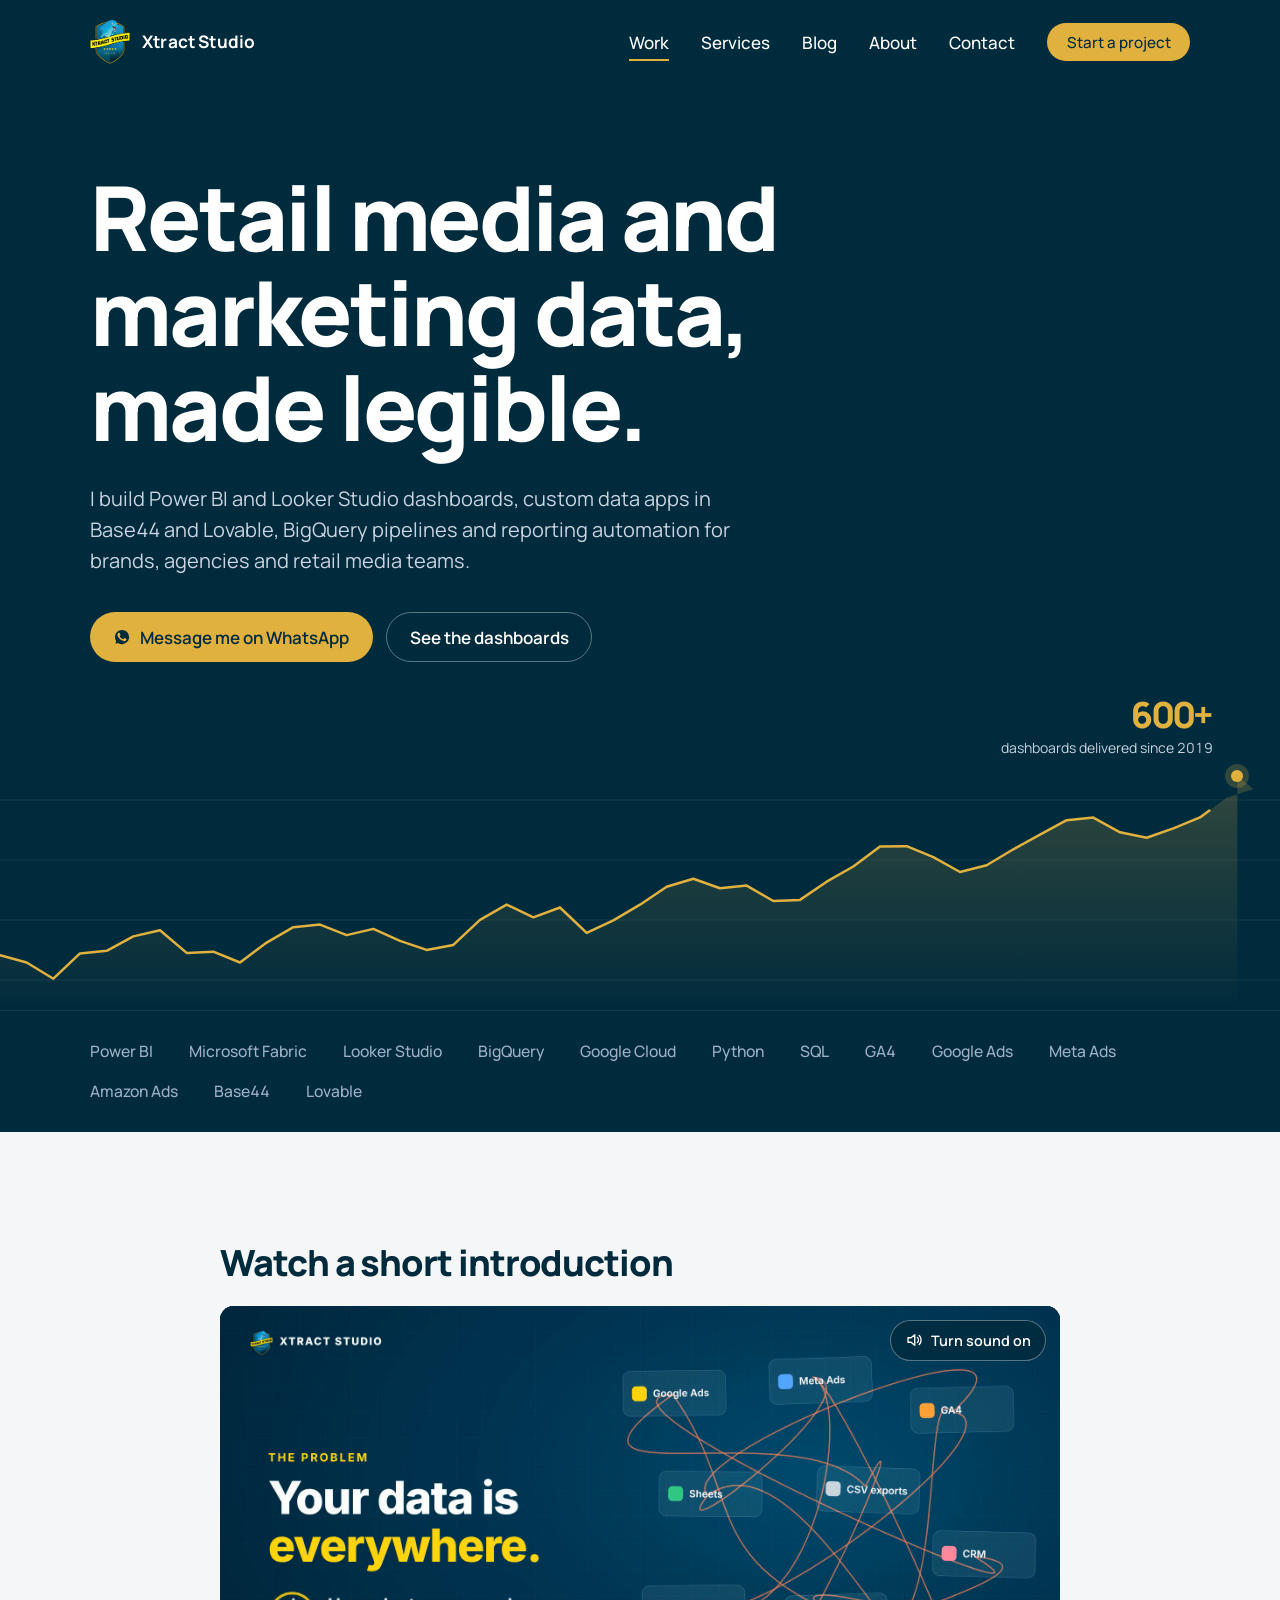
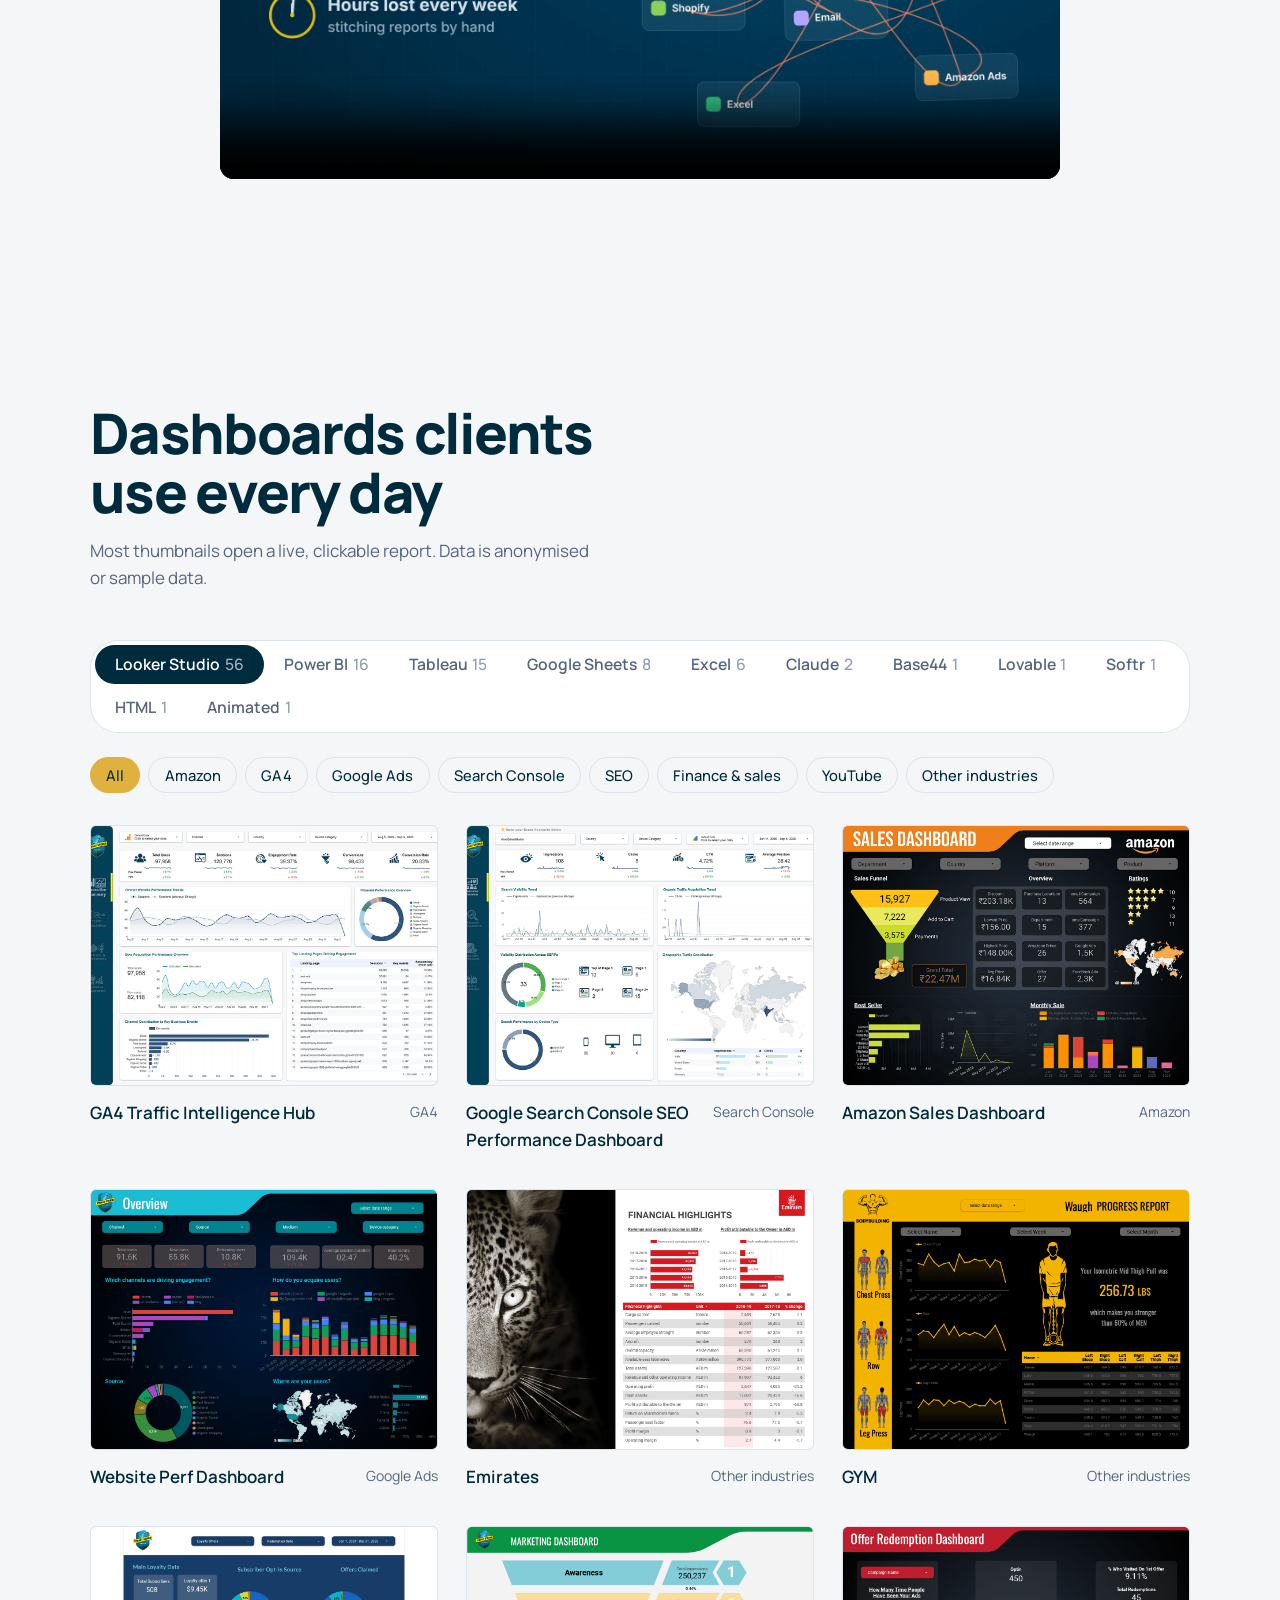
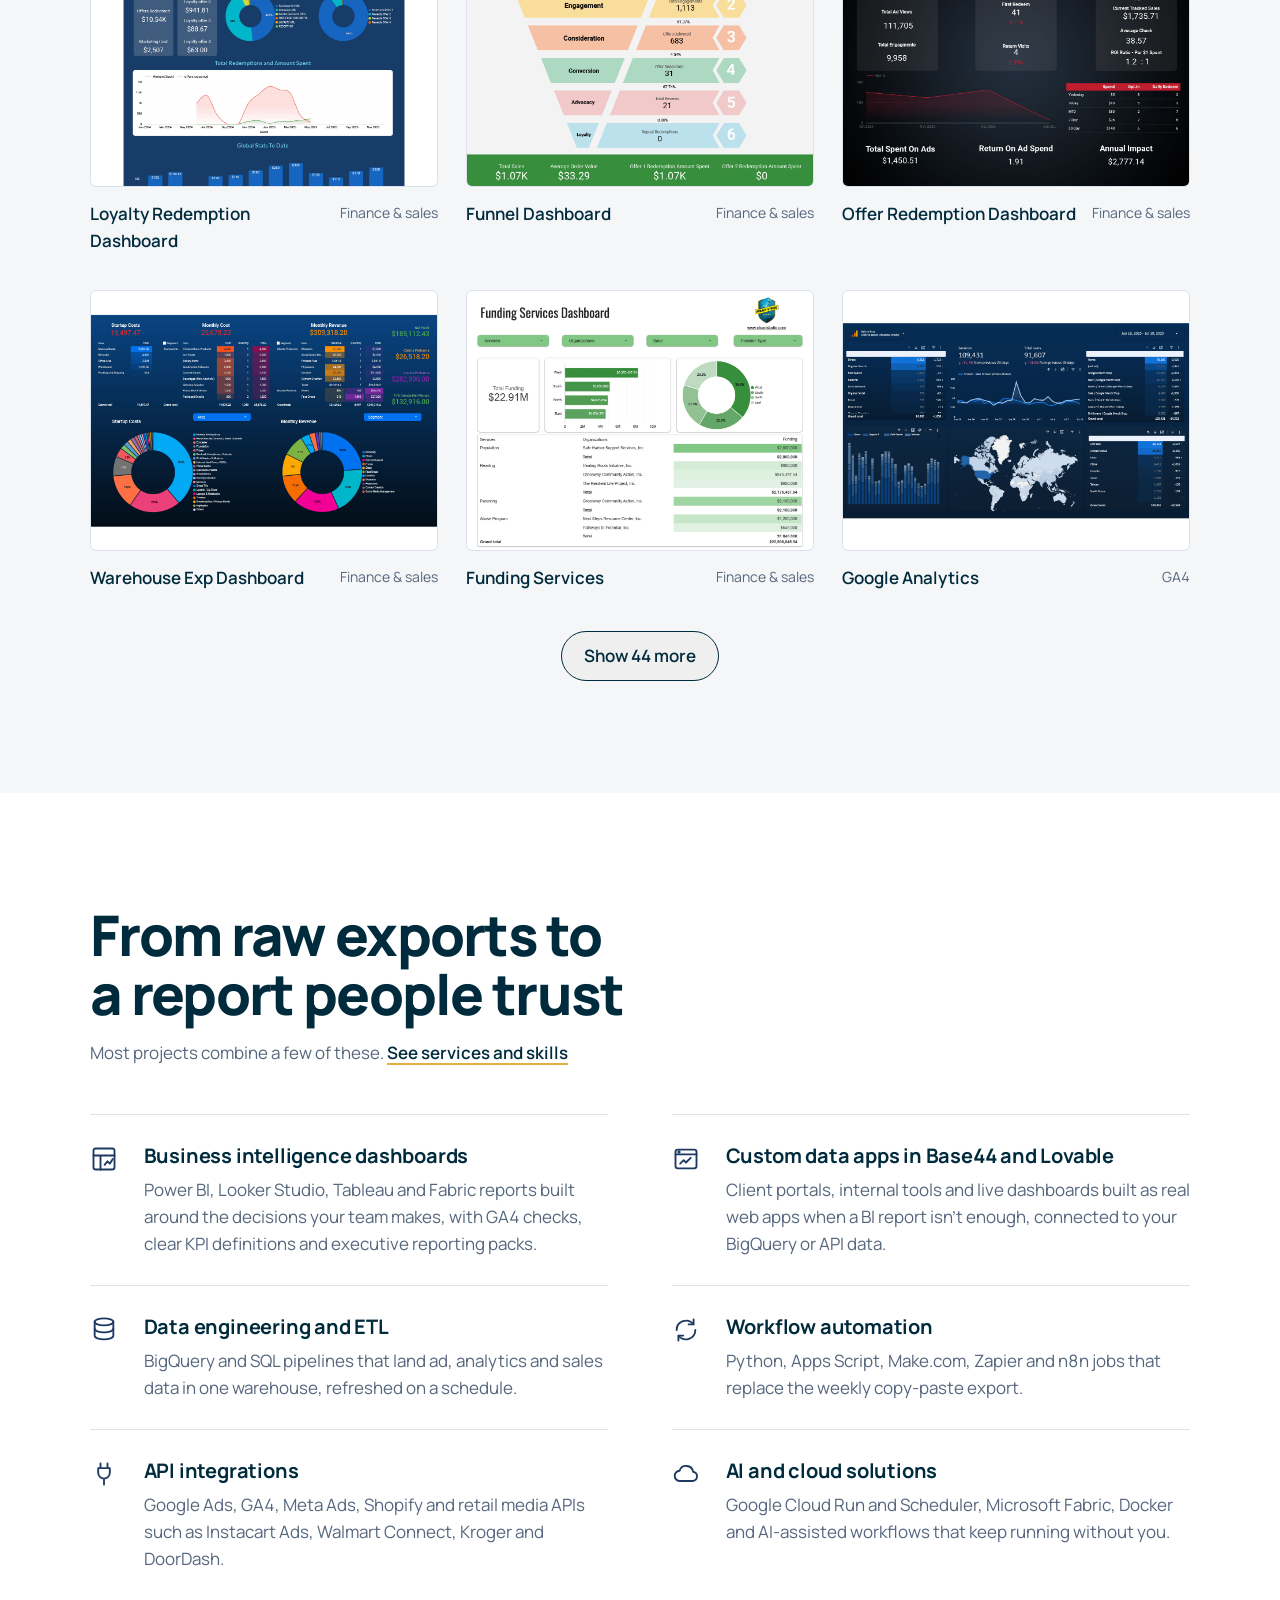
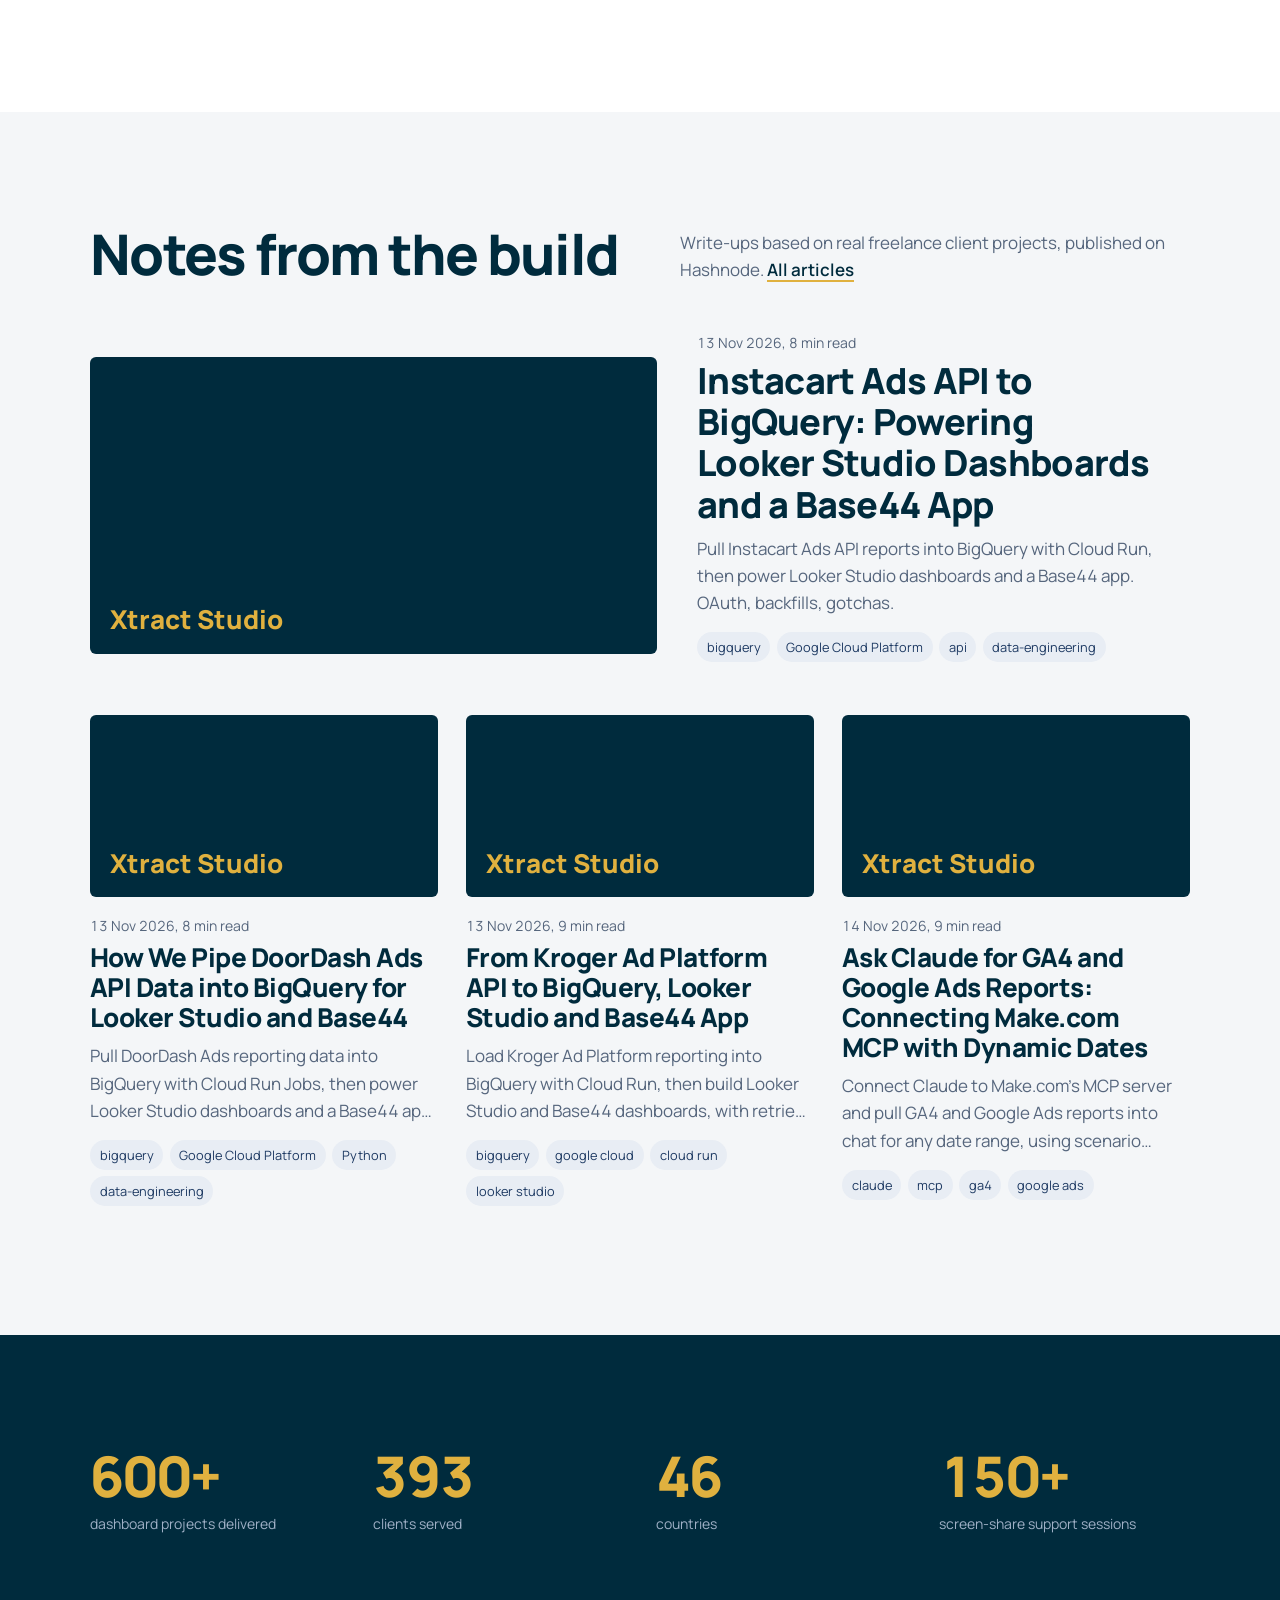
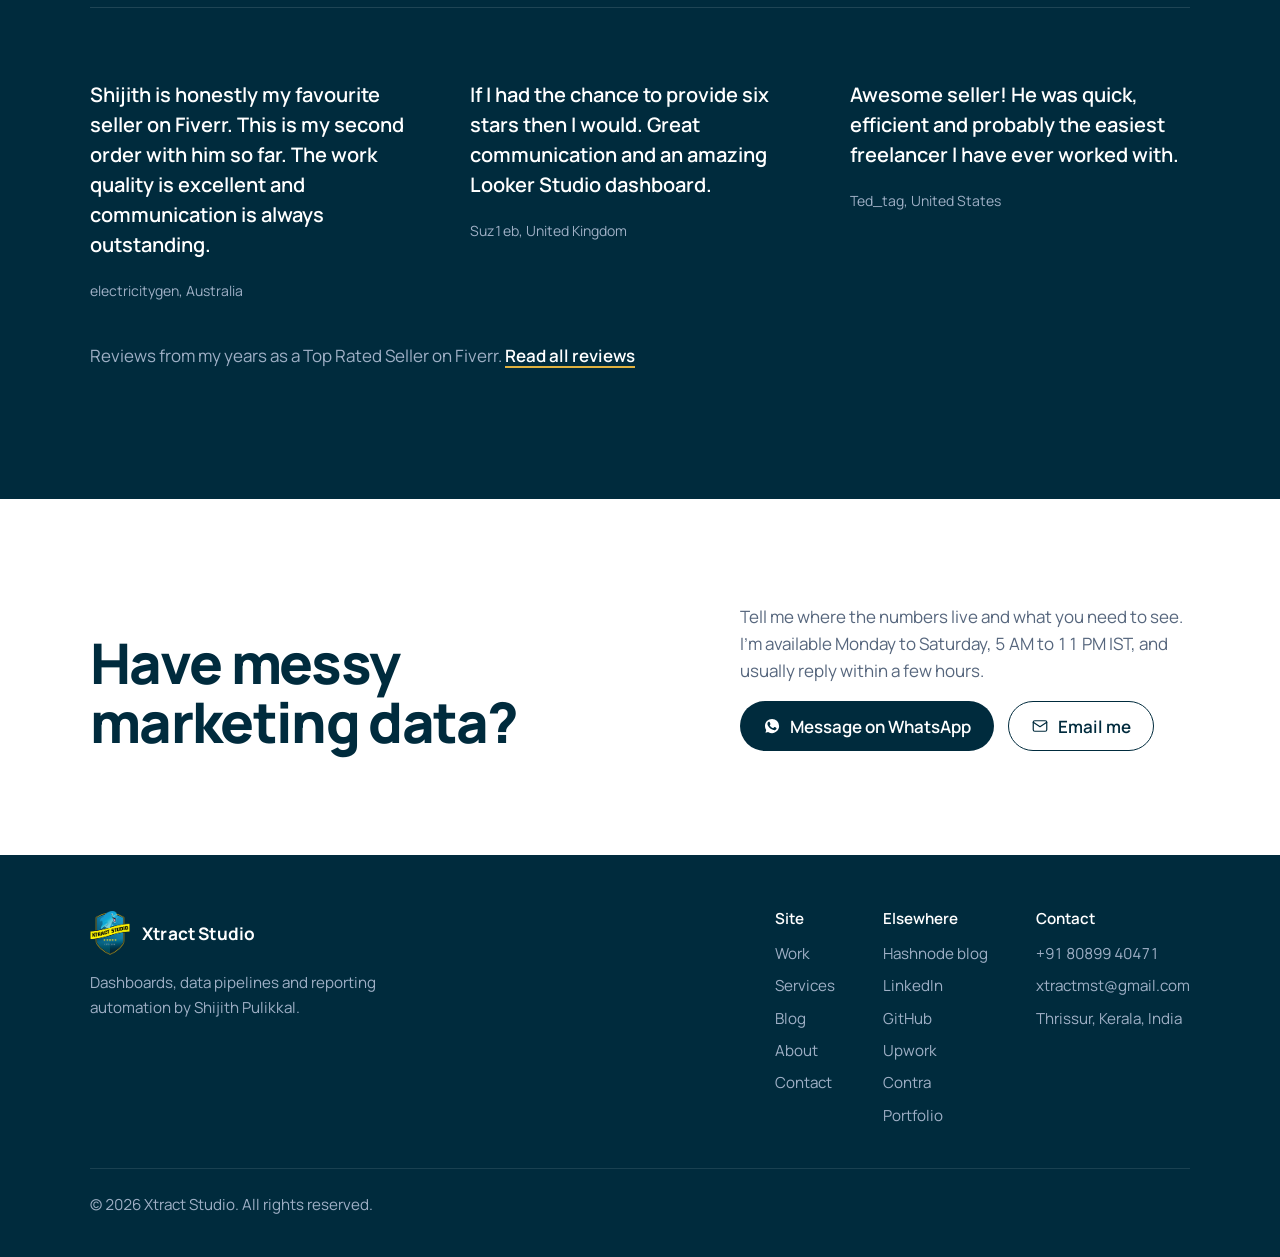
==== index.html @ c7ecf2d8 "Split Sheets & Excel into Google Sheets and live Excel tabs - Google Sheets tab keeps the 8 Sheets d" ====
<!DOCTYPE html>
<html lang="en">
<head>
  <meta charset="utf-8" />
  <meta name="viewport" content="width=device-width, initial-scale=1" />
  <!-- Google tag (gtag.js) -->
  <script async src="https://www.googletagmanager.com/gtag/js?id=G-8Y8CPCE5JN"></script>
  <script>
    window.dataLayer = window.dataLayer || [];
    function gtag() {dataLayer.push(arguments);}
    gtag('js', new Date());

    // Only the live site reports to GA4. Local previews (127.0.0.1, localhost, file://) stay out.
    if (!/(^|\.)xtractstudio\.com$/.test(location.hostname)) window['ga-disable-G-8Y8CPCE5JN'] = true;
    // Your own browser: open any page once with ?internal=1 to tag your visits as internal traffic
    // (GA4 then filters them out). ?internal=0 switches it off again.
    var xsInternal = false;
    try {
      var xsFlag = location.search.match(/[?&]internal=([01])/);
      if (xsFlag) localStorage.setItem('xs_internal', xsFlag[1]);
      xsInternal = localStorage.getItem('xs_internal') === '1';
    } catch (e) {}
    gtag('config', 'G-8Y8CPCE5JN', xsInternal ? { traffic_type: 'internal' } : {});

  </script>
  <!-- Meta Pixel. Same rules as GA4: only the live site, and not your own browser (?internal=1). -->
  <script>
    var XS_META_PIXEL = '2698993577203435';
    if (/(^|\.)xtractstudio\.com$/.test(location.hostname) && !xsInternal) {
      !function(f,b,e,v,n,t,s){if(f.fbq)return;n=f.fbq=function(){n.callMethod?
      n.callMethod.apply(n,arguments):n.queue.push(arguments)};if(!f._fbq)f._fbq=n;
      n.push=n;n.loaded=!0;n.version='2.0';n.queue=[];t=b.createElement(e);t.async=!0;
      t.src=v;s=b.getElementsByTagName(e)[0];s.parentNode.insertBefore(t,s)}(window,
      document,'script','https://connect.facebook.net/en_US/fbevents.js');
      fbq('init', XS_META_PIXEL);
      fbq('track', 'PageView');
    }
  </script>
  <script>
    !function (t, e) {var o, n, p, r; e.__SV || (window.posthog && window.posthog.__loaded) || (window.posthog = e, e._i = [], e.init = function (i, s, a) {function g(t, e) {var o = e.split("."); 2 == o.length && (t = t[o[0]], e = o[1]), t[e] = function () {t.push([e].concat(Array.prototype.slice.call(arguments, 0)))}} (p = t.createElement("script")).type = "text/javascript", p.crossOrigin = "anonymous", p.async = !0, p.src = s.api_host.replace(".i.posthog.com", "-assets.i.posthog.com") + "/static/array.js", (r = t.getElementsByTagName("script")[0]).parentNode.insertBefore(p, r); var u = e; for (void 0 !== a ? u = e[a] = [] : a = "posthog", u.people = u.people || [], u.toString = function (t) {var e = "posthog"; return "posthog" !== a && (e += "." + a), t || (e += " (stub)"), e}, u.people.toString = function () {return u.toString(1) + ".people (stub)"}, o = "ki Ci init qi Hi pr ji zi Di capture calculateEventProperties Qi register register_once register_for_session unregister unregister_for_session Ki getFeatureFlag getFeatureFlagPayload getFeatureFlagResult getAllFeatureFlags isFeatureEnabled reloadFeatureFlags updateFlags updateEarlyAccessFeatureEnrollment getEarlyAccessFeatures on onFeatureFlags onSurveysLoaded onSessionId getSurveys getActiveMatchingSurveys renderSurvey displaySurvey cancelPendingSurvey canRenderSurvey canRenderSurveyAsync Xi identify setPersonProperties unsetPersonProperties group resetGroups setPersonPropertiesForFlags resetPersonPropertiesForFlags setGroupPropertiesForFlags resetGroupPropertiesForFlags reset setIdentity clearIdentity get_distinct_id getGroups get_session_id get_session_replay_url alias set_config startSessionRecording stopSessionRecording sessionRecordingStarted captureException addExceptionStep captureLog startExceptionAutocapture stopExceptionAutocapture loadToolbar get_property getSessionProperty Ji Gi createPersonProfile setInternalOrTestUser Yi Ai rn opt_in_capturing opt_out_capturing has_opted_in_capturing has_opted_out_capturing get_explicit_consent_status is_capturing clear_opt_in_out_capturing Vi debug mr it getPageViewId captureTraceFeedback captureTraceMetric Oi".split(" "), n = 0; n < o.length; n++)g(u, o[n]); e._i.push([i, s, a])}, e.__SV = 1)}(document, window.posthog || []);
    posthog.init('phc_sYhWYdHEzbt7qg3gZnM7TzxZ5cc4QbgmbfTpceb8PpUT', {
      api_host: 'https://us.i.posthog.com',
      defaults: '2026-05-30',
      person_profiles: 'identified_only', // or 'always' to create profiles for anonymous users as well
    })
  </script>
  <script type="text/javascript">
      (function (c, l, a, r, i, t, y) {
        c[a] = c[a] || function () {(c[a].q = c[a].q || []).push(arguments)};
        t = l.createElement(r); t.async = 1; t.src = "https://www.clarity.ms/tag/" + i;
        y = l.getElementsByTagName(r)[0]; y.parentNode.insertBefore(t, y);
      })(window, document, "clarity", "script", "xghr2ultkp");
  </script>
  <script src="https://cdn.amplitude.com/script/3ad133c7d5454bb6b2db0efa4438f91f.js"></script>
  <script>window.amplitude.add(window.sessionReplay.plugin({sampleRate: 1})); window.amplitude.init('3ad133c7d5454bb6b2db0efa4438f91f', {"fetchRemoteConfig": true, "autocapture": true});</script>
  <title>Power BI &amp; Looker Studio Dashboard Examples | Xtract Studio</title>
  <meta name="description" content="Browse 60+ real Power BI and Looker Studio dashboard examples built by Xtract Studio — retail media, GA4, e-commerce, SEO, and marketing analytics dashboards from a Top Rated Fiverr data analytics consultant." />
  <meta name="keywords" content="Power BI dashboard examples, Looker Studio dashboard templates, Google Data Studio portfolio, BI dashboard freelancer, data analytics consultant" />
  <meta name="author" content="Shijith Pulikkal" />
  <meta name="robots" content="index, follow" />
  <link rel="canonical" href="https://www.xtractstudio.com/" />
  <link rel="icon" href="images/favicon.png" type="image/png" />
  <meta name="theme-color" content="#002B3D" />

  <meta property="og:type" content="website" />
  <meta property="og:title" content="Power BI &amp; Looker Studio Dashboard Examples | Xtract Studio" />
  <meta property="og:description" content="Browse 60+ real Power BI and Looker Studio dashboard examples built by Xtract Studio — retail media, GA4, e-commerce, SEO, and marketing analytics dashboards from a Top Rated Fiverr data analytics consultant." />
  <meta property="og:url" content="https://www.xtractstudio.com/" />
  <meta property="og:image" content="https://www.xtractstudio.com/images/hero-bg.jpg" />
  <meta property="og:site_name" content="Xtract Studio" />
  <meta name="twitter:card" content="summary_large_image" />
  <meta name="twitter:title" content="Power BI &amp; Looker Studio Dashboard Examples | Xtract Studio" />
  <meta name="twitter:description" content="Browse 60+ real Power BI and Looker Studio dashboard examples built by Xtract Studio — retail media, GA4, e-commerce, SEO, and marketing analytics dashboards from a Top Rated Fiverr data analytics consultant." />
  <meta name="twitter:image" content="https://www.xtractstudio.com/images/hero-bg.jpg" />
  <link rel="alternate" type="application/rss+xml" title="Xtract Studio blog" href="https://xtractstudio.hashnode.dev/rss.xml" />

  <script type="application/ld+json">
{
  "@context": "https://schema.org",
  "@type": "ProfessionalService",
  "name": "Xtract Studio",
  "url": "https://www.xtractstudio.com/",
  "image": "https://www.xtractstudio.com/images/hero-bg.jpg",
  "description": "Freelance data analytics consultancy offering Power BI and Looker Studio dashboards, custom data apps built in Base44 and Lovable, BigQuery/SQL data pipelines, workflow automation, and GA4/retail media analytics.",
  "founder": {
    "@type": "Person",
    "name": "Shijith Pulikkal",
    "url": "https://shijithpulikkal.github.io/",
    "sameAs": [
      "https://www.linkedin.com/in/shijithpulikkal/",
      "https://github.com/shijithpulikkal",
      "https://learn.microsoft.com/en-us/users/shijithpulikkal/",
      "https://www.skills.google/public_profiles/c499ecbe-ee2f-4a28-b244-1a22dd89892c"
    ]
  },
  "areaServed": "Worldwide",
  "address": {
    "@type": "PostalAddress",
    "addressLocality": "Thrissur",
    "addressRegion": "Kerala",
    "addressCountry": "IN"
  },
  "priceRange": "$$",
  "sameAs": [
    "https://www.linkedin.com/in/shijithpulikkal/",
    "https://github.com/shijithpulikkal"
  ]
}
  </script>

  <link rel="preconnect" href="https://fonts.googleapis.com" />
  <link rel="preconnect" href="https://fonts.gstatic.com" crossorigin />
  <link rel="stylesheet" href="https://fonts.googleapis.com/css2?family=Manrope:wght@400;500;600;700;800&display=swap" />
  <link rel="stylesheet" href="css/site.css" />
</head>
<body>
  <a class="skip" href="#main">Skip to content</a>
  <header class="site-header">
    <nav class="wrap nav" aria-label="Main">
      <a class="brand" href="index.html"><img src="images/xtract-studio-logo.png" alt="" width="40" height="44" /> Xtract Studio</a>
      <button class="menu-btn" type="button" aria-expanded="false" aria-controls="nav-links"><span class="sr-only">Menu</span><svg viewBox="0 0 24 24" fill="none" stroke="currentColor" stroke-width="1.6" stroke-linecap="round" stroke-linejoin="round" aria-hidden="true"><path d="M4 7h16M4 12h16M4 17h16"/></svg></button>
      <ul class="nav-links" id="nav-links">
        <li><a href="index.html" aria-current="page">Work</a></li>
        <li><a href="services.html">Services</a></li>
        <li><a href="blog.html">Blog</a></li>
        <li><a href="about.html">About</a></li>
        <li><a href="contact.html">Contact</a></li>
        <li><a class="btn btn-gold nav-cta" href="https://wa.me/918089940471?text=Hi%20I%20am%20interested%20in%20your%20dashboard%20services" target="_blank" rel="noopener">Start a project</a></li>
      </ul>
    </nav>
  </header>

  <main id="main">
    <section class="hero" aria-labelledby="hero-h">
      <div class="wrap hero-inner">
        <h1 id="hero-h">Retail media and marketing data, made legible.</h1>
        <p class="lede">I build Power BI and Looker Studio dashboards, custom data apps in Base44 and Lovable, BigQuery pipelines and reporting automation for brands, agencies and retail media teams.</p>
        <div class="hero-actions">
          <a class="btn btn-gold" href="https://wa.me/918089940471?text=Hi%20I%20am%20interested%20in%20your%20dashboard%20services" target="_blank" rel="noopener"><svg viewBox="0 0 24 24" fill="currentColor" aria-hidden="true"><path d="M17.47 14.38c-.3-.15-1.76-.87-2.03-.97-.28-.1-.48-.15-.68.15-.2.3-.77.97-.95 1.17-.17.2-.35.22-.65.07-.3-.15-1.26-.46-2.4-1.48-.89-.79-1.49-1.77-1.66-2.07-.17-.3-.02-.46.13-.61.14-.13.3-.35.45-.52.15-.18.2-.3.3-.5.1-.2.05-.38-.02-.53-.08-.15-.68-1.62-.93-2.22-.24-.58-.49-.5-.68-.51h-.57c-.2 0-.52.07-.8.37-.27.3-1.04 1.02-1.04 2.48s1.07 2.88 1.21 3.08c.15.2 2.1 3.2 5.08 4.49.71.3 1.27.49 1.7.63.72.23 1.37.2 1.88.12.58-.09 1.76-.72 2-1.41.25-.7.25-1.29.18-1.41-.08-.13-.28-.2-.58-.35zM12.05 21.5h-.01a9.4 9.4 0 0 1-4.8-1.32l-.34-.2-3.57.94.95-3.48-.22-.36a9.4 9.4 0 0 1-1.44-5.02c0-5.2 4.23-9.43 9.44-9.43 2.52 0 4.89.98 6.67 2.77a9.37 9.37 0 0 1 2.76 6.67c0 5.2-4.24 9.43-9.44 9.43z"/></svg> Message me on WhatsApp</a>
          <a class="btn btn-ghost" href="#work">See the dashboards</a>
        </div>
      </div>
      <div class="hero-plot">
        <svg class="hero-chart" viewBox="0 0 1200 260" preserveAspectRatio="none" aria-hidden="true">
        <defs><linearGradient id="heroFill" x1="0" x2="0" y1="0" y2="1"><stop offset="0" stop-color="#e0b13f" stop-opacity=".22"/><stop offset="1" stop-color="#e0b13f" stop-opacity="0"/></linearGradient></defs>
        <g class="grid"><line x1="0" x2="1200" y1="50" y2="50"/><line x1="0" x2="1200" y1="110" y2="110"/><line x1="0" x2="1200" y1="170" y2="170"/><line x1="0" x2="1200" y1="230" y2="230"/></g>
        <path class="area" d="M0.0,205.1 L25.0,212.5 L50.0,228.7 L75.0,203.4 L100.0,200.8 L125.0,186.4 L150.0,180.3 L175.0,202.9 L200.0,201.7 L225.0,212.5 L250.0,192.6 L275.0,177.2 L300.0,174.6 L325.0,185.1 L350.0,178.9 L375.0,190.9 L400.0,199.9 L425.0,194.9 L450.0,169.8 L475.0,154.6 L500.0,167.3 L525.0,157.5 L550.0,182.9 L575.0,170.3 L600.0,154.7 L625.0,136.7 L650.0,128.7 L675.0,138.3 L700.0,135.6 L725.0,151.0 L750.0,149.9 L775.0,131.7 L800.0,116.5 L825.0,96.4 L850.0,96.2 L875.0,107.2 L900.0,122.0 L925.0,115.3 L950.0,99.3 L975.0,84.6 L1000.0,70.2 L1025.0,67.6 L1050.0,82.3 L1075.0,87.7 L1100.0,78.4 L1125.0,67.4 L1150.0,47.7 L1175.0,38.9 L1160,26 L1160,260 L0,260 Z"/>
        <path class="line" d="M0.0,205.1 L25.0,212.5 L50.0,228.7 L75.0,203.4 L100.0,200.8 L125.0,186.4 L150.0,180.3 L175.0,202.9 L200.0,201.7 L225.0,212.5 L250.0,192.6 L275.0,177.2 L300.0,174.6 L325.0,185.1 L350.0,178.9 L375.0,190.9 L400.0,199.9 L425.0,194.9 L450.0,169.8 L475.0,154.6 L500.0,167.3 L525.0,157.5 L550.0,182.9 L575.0,170.3 L600.0,154.7 L625.0,136.7 L650.0,128.7 L675.0,138.3 L700.0,135.6 L725.0,151.0 L750.0,149.9 L775.0,131.7 L800.0,116.5 L825.0,96.4 L850.0,96.2 L875.0,107.2 L900.0,122.0 L925.0,115.3 L950.0,99.3 L975.0,84.6 L1000.0,70.2 L1025.0,67.6 L1050.0,82.3 L1075.0,87.7 L1100.0,78.4 L1125.0,67.4 L1150.0,47.7 L1175.0,38.9 L1160,26" vector-effect="non-scaling-stroke"/>
      </svg>
        <span class="hero-dot" aria-hidden="true"></span>
        <p class="hero-note"><strong>600+</strong><span>dashboards delivered since 2019</span></p>
      </div>
    </section>
    <div class="tools" aria-label="Tools I work with">
      <ul class="wrap"><li>Power BI</li><li>Microsoft Fabric</li><li>Looker Studio</li><li>BigQuery</li><li>Google Cloud</li><li>Python</li><li>SQL</li><li>GA4</li><li>Google Ads</li><li>Meta Ads</li><li>Amazon Ads</li><li>Base44</li><li>Lovable</li></ul>
    </div>

    <section class="section" aria-labelledby="video-h">
      <div class="wrap" style="max-width:920px">
        <h2 id="video-h" style="font-size:var(--step-3);margin-bottom:1.5rem">Watch a short introduction</h2>
        <div class="video">
          <video controls playsinline muted preload="metadata" poster="videos/explainer-poster.png" data-autoplay-view aria-label="Xtract Studio explainer video">
            <source src="videos/xtract-studio-explainer.mp4" type="video/mp4" />
            Your browser can't play this video. <a class="text-link" href="videos/xtract-studio-explainer.mp4">Download it here</a>.
          </video>
          <button type="button" class="video-sound"><svg viewBox="0 0 24 24" fill="none" stroke="currentColor" stroke-width="1.8" stroke-linecap="round" stroke-linejoin="round" aria-hidden="true"><path d="M4 9h4l5-4v14l-5-4H4z"/><path d="M16.5 8.5a5 5 0 0 1 0 7M19 6a8.5 8.5 0 0 1 0 12"/></svg>Turn sound on</button>
        </div>
      </div>
    </section>

    <section class="section" id="work" aria-labelledby="work-h" data-work>
      <div class="wrap">
        <div class="section-head">
          <h2 id="work-h">Dashboards clients use every day</h2>
          <p>Most thumbnails open a live, clickable report. Data is anonymised or sample data.</p>
        </div>
        <div class="switch" role="tablist" aria-label="Dashboard platform">
          <button type="button" role="tab" id="tab-gds" aria-controls="panel-gds" aria-selected="true">Looker Studio<span class="count">56</span></button>
          <button type="button" role="tab" id="tab-pbi" aria-controls="panel-pbi" aria-selected="false" tabindex="-1">Power BI<span class="count">16</span></button>
          <button type="button" role="tab" id="tab-tableau" aria-controls="panel-tableau" aria-selected="false" tabindex="-1">Tableau<span class="count">15</span></button>
          <button type="button" role="tab" id="tab-sheets" aria-controls="panel-sheets" aria-selected="false" tabindex="-1">Google Sheets<span class="count">8</span></button>
          <button type="button" role="tab" id="tab-excel" aria-controls="panel-excel" aria-selected="false" tabindex="-1">Excel<span class="count">6</span></button>
          <button type="button" role="tab" id="tab-claude" aria-controls="panel-claude" aria-selected="false" tabindex="-1">Claude<span class="count">2</span></button>
          <button type="button" role="tab" id="tab-base44" aria-controls="panel-base44" aria-selected="false" tabindex="-1">Base44<span class="count">1</span></button>
          <button type="button" role="tab" id="tab-lovable" aria-controls="panel-lovable" aria-selected="false" tabindex="-1">Lovable<span class="count">1</span></button>
          <button type="button" role="tab" id="tab-softr" aria-controls="panel-softr" aria-selected="false" tabindex="-1">Softr<span class="count">1</span></button>
          <button type="button" role="tab" id="tab-html" aria-controls="panel-html" aria-selected="false" tabindex="-1">HTML<span class="count">1</span></button>
          <button type="button" role="tab" id="tab-animated" aria-controls="panel-animated" aria-selected="false" tabindex="-1">Animated<span class="count">1</span></button>
        </div>

        <div class="work-panel" id="panel-pbi" role="tabpanel" aria-labelledby="tab-pbi" hidden>
          <ul class="work-grid" style="margin-top:2rem">
            <li class="work-item" data-cats="rma">
              <a href="https://app.powerbi.com/view?r=eyJrIjoiMTJlMGEzNGYtOWM3Zi00Yjc1LTliZjYtZjFjNmMyYTIxMzYyIiwidCI6IjEyZjRiNzA0LWU1ZDItNDBlYi1iMWFhLWNlNDk3OTRlOTdhNyJ9" target="_blank" rel="noopener">
                <figure>
                  <div class="work-thumb"><img src="images/powerbi/RetailMediaAdPerformance.png" alt="ROAS Command Center Power BI dashboard by Xtract Studio" loading="lazy" width="1200" height="900" /></div>
                  <figcaption><span class="t">ROAS Command Center</span><span class="c">Retail media</span></figcaption>
                </figure>
              </a>
            </li>
            <li class="work-item" data-cats="wma">
              <a href="https://app.powerbi.com/view?r=eyJrIjoiZWU2Mjc3ZDAtNWYxYi00NmFhLWIzNDEtZWVkOGMyNzFjN2M2IiwidCI6IjEyZjRiNzA0LWU1ZDItNDBlYi1iMWFhLWNlNDk3OTRlOTdhNyJ9" target="_blank" rel="noopener">
                <figure>
                  <div class="work-thumb"><img src="images/powerbi/GA41.png" alt="GA4 Attribution &amp; Funnel Power BI dashboard by Xtract Studio" loading="lazy" width="1200" height="900" /></div>
                  <figcaption><span class="t">GA4 Attribution &amp; Funnel</span><span class="c">Web & marketing</span></figcaption>
                </figure>
              </a>
            </li>
            <li class="work-item" data-cats="ca">
              <a href="https://app.powerbi.com/view?r=eyJrIjoiOWU2MmI2NWItZjZjZC00MGJlLWJiMjAtNjE4MTlmYmNjZTY4IiwidCI6IjEyZjRiNzA0LWU1ZDItNDBlYi1iMWFhLWNlNDk3OTRlOTdhNyJ9" target="_blank" rel="noopener">
                <figure>
                  <div class="work-thumb"><img src="images/powerbi/RFM-Cohort.png" alt="RFM Cohort Power BI dashboard by Xtract Studio" loading="lazy" width="1200" height="900" /></div>
                  <figcaption><span class="t">RFM Cohort</span><span class="c">Customer analytics</span></figcaption>
                </figure>
              </a>
            </li>
            <li class="work-item" data-cats="boa">
              <a href="https://app.powerbi.com/view?r=eyJrIjoiZDQ1ZDE4YjEtODhjYy00OTFjLWE3ZTktYjFkMTlkOWJmZDIwIiwidCI6IjEyZjRiNzA0LWU1ZDItNDBlYi1iMWFhLWNlNDk3OTRlOTdhNyJ9" target="_blank" rel="noopener">
                <figure>
                  <div class="work-thumb"><img src="images/powerbi/Executive-Ops-Dashboard.png" alt="Executive Operations Power BI dashboard by Xtract Studio" loading="lazy" width="1200" height="900" /></div>
                  <figcaption><span class="t">Executive Operations</span><span class="c">Operations</span></figcaption>
                </figure>
              </a>
            </li>
            <li class="work-item" data-cats="sfa">
              <a href="https://app.powerbi.com/reportEmbed?reportId=ce27a9cf-f5fd-4658-a701-59583df2e320&amp;autoAuth=true&amp;ctid=12f4b704-e5d2-40eb-b1aa-ce49794e97a7" target="_blank" rel="noopener">
                <figure>
                  <div class="work-thumb"><img src="images/powerbi/SaaS-RLS.png" alt="SaaS/RLS Power BI dashboard by Xtract Studio" loading="lazy" width="1200" height="900" /></div>
                  <figcaption><span class="t">SaaS/RLS</span><span class="c">SaaS & finance</span></figcaption>
                </figure>
              </a>
            </li>
            <li class="work-item" data-cats="financial marketing">
              <a href="https://app.powerbi.com/view?r=eyJrIjoiYTJhZWE0MjMtYjZmMS00YWM0LWI3NzAtMmE5YjYyYzI2MzYzIiwidCI6IjEyZjRiNzA0LWU1ZDItNDBlYi1iMWFhLWNlNDk3OTRlOTdhNyJ9" target="_blank" rel="noopener">
                <figure>
                  <div class="work-thumb"><img src="images/powerbi/Amazon.png" alt="Amazon Dashboard Power BI dashboard by Xtract Studio" loading="lazy" width="1200" height="900" /></div>
                  <figcaption><span class="t">Amazon Dashboard</span><span class="c">E-commerce</span></figcaption>
                </figure>
              </a>
            </li>
            <li class="work-item" data-cats="general">
              <a href="https://app.powerbi.com/view?r=eyJrIjoiNmUyMGRjMTUtMTYxZS00MTgxLTgwNzMtZWRiNTE1Mzk2YjMyIiwidCI6IjEyZjRiNzA0LWU1ZDItNDBlYi1iMWFhLWNlNDk3OTRlOTdhNyJ9" target="_blank" rel="noopener">
                <figure>
                  <div class="work-thumb"><img src="images/powerbi/Gym.png" alt="Gym Power BI dashboard by Xtract Studio" loading="lazy" width="1200" height="900" /></div>
                  <figcaption><span class="t">Gym</span><span class="c">Operations</span></figcaption>
                </figure>
              </a>
            </li>
            <li class="work-item" data-cats="powerbi">
              <a href="https://app.powerbi.com/view?r=eyJrIjoiNmY2MjAyNDktNzNmNy00ODc0LTk0NDktYTFjM2VmZWIzYjNlIiwidCI6IjEyZjRiNzA0LWU1ZDItNDBlYi1iMWFhLWNlNDk3OTRlOTdhNyJ9" target="_blank" rel="noopener">
                <figure>
                  <div class="work-thumb"><img src="images/powerbi/support-churn.webp" alt="AI-Powered Customer Support and Churn Intelligence Power BI dashboard by Xtract Studio" loading="lazy" width="1200" height="694" /></div>
                  <figcaption><span class="t">AI-Powered Customer Support &amp; Churn Intelligence</span><span class="c">Customer analytics</span></figcaption>
                </figure>
              </a>
            </li>
            <li class="work-item" data-cats="powerbi">
              <a href="https://app.powerbi.com/view?r=eyJrIjoiYjU1NTc4NmItMzQ0Mi00OTk5LThmOGYtZTc0NTY5OTM1MzhjIiwidCI6IjEyZjRiNzA0LWU1ZDItNDBlYi1iMWFhLWNlNDk3OTRlOTdhNyJ9" target="_blank" rel="noopener">
                <figure>
                  <div class="work-thumb"><img src="images/powerbi/hr-attrition.webp" alt="HR Attrition Dashboard Power BI dashboard by Xtract Studio" loading="lazy" width="1200" height="679" /></div>
                  <figcaption><span class="t">HR Attrition Dashboard</span><span class="c">HR analytics</span></figcaption>
                </figure>
              </a>
            </li>
            <li class="work-item" data-cats="powerbi">
              <a href="https://app.powerbi.com/view?r=eyJrIjoiZWFmMTViMTctMDk0My00ZDUwLTkxNGItZGYyNDMyNzkyYjMwIiwidCI6IjEyZjRiNzA0LWU1ZDItNDBlYi1iMWFhLWNlNDk3OTRlOTdhNyJ9" target="_blank" rel="noopener">
                <figure>
                  <div class="work-thumb"><img src="images/powerbi/retail-sales-command-center.webp" alt="Retail Sales Command Center Power BI dashboard by Xtract Studio" loading="lazy" width="1200" height="675" /></div>
                  <figcaption><span class="t">Retail Sales Command Center</span><span class="c">Sales &amp; retail</span></figcaption>
                </figure>
              </a>
            </li>
            <li class="work-item" data-cats="powerbi">
              <a href="https://app.powerbi.com/view?r=eyJrIjoiMGZhN2I0Y2MtOTZhMS00YmZmLWE4MzAtZjQ4OTFiNGQ5MWY0IiwidCI6IjEyZjRiNzA0LWU1ZDItNDBlYi1iMWFhLWNlNDk3OTRlOTdhNyJ9" target="_blank" rel="noopener">
                <figure>
                  <div class="work-thumb"><img src="images/powerbi/ecommerce-customer-analytics.webp" alt="E-commerce Customer Analytics Power BI dashboard by Xtract Studio" loading="lazy" width="1200" height="675" /></div>
                  <figcaption><span class="t">E-commerce Customer Analytics</span><span class="c">Customer analytics</span></figcaption>
                </figure>
              </a>
            </li>
            <li class="work-item" data-cats="powerbi">
              <a href="https://app.powerbi.com/view?r=eyJrIjoiYWMzOTJmNjgtN2Q0ZS00NzU2LWIxMzctMmRkY2NhNDkyNjZlIiwidCI6IjEyZjRiNzA0LWU1ZDItNDBlYi1iMWFhLWNlNDk3OTRlOTdhNyJ9" target="_blank" rel="noopener">
                <figure>
                  <div class="work-thumb"><img src="images/powerbi/airline-on-time.webp" alt="Airline On-Time Performance Power BI dashboard by Xtract Studio" loading="lazy" width="1200" height="675" /></div>
                  <figcaption><span class="t">Airline On-Time Performance</span><span class="c">Transportation</span></figcaption>
                </figure>
              </a>
            </li>
            <li class="work-item" data-cats="powerbi">
              <a href="https://app.powerbi.com/view?r=eyJrIjoiZjZmYmE3MzQtNzk1Ny00NWU0LThhYWItY2I1YWUyYzc3ODY5IiwidCI6IjEyZjRiNzA0LWU1ZDItNDBlYi1iMWFhLWNlNDk3OTRlOTdhNyJ9" target="_blank" rel="noopener">
                <figure>
                  <div class="work-thumb"><img src="images/powerbi/hospital-quality.webp" alt="US Hospital Quality Power BI dashboard by Xtract Studio" loading="lazy" width="1200" height="675" /></div>
                  <figcaption><span class="t">US Hospital Quality</span><span class="c">Healthcare</span></figcaption>
                </figure>
              </a>
            </li>
            <li class="work-item" data-cats="powerbi">
              <a href="https://app.powerbi.com/view?r=eyJrIjoiYmFjMzA0YjItYzFjNC00MmZkLTk1MzQtMTc0MWY5NDdiNmU0IiwidCI6IjEyZjRiNzA0LWU1ZDItNDBlYi1iMWFhLWNlNDk3OTRlOTdhNyJ9" target="_blank" rel="noopener">
                <figure>
                  <div class="work-thumb"><img src="images/powerbi/global-co2.webp" alt="Global CO2 and Energy Transition Power BI dashboard by Xtract Studio" loading="lazy" width="1200" height="675" /></div>
                  <figcaption><span class="t">Global CO2 and Energy Transition</span><span class="c">ESG &amp; sustainability</span></figcaption>
                </figure>
              </a>
            </li>
            <li class="work-item" data-cats="powerbi">
              <a href="https://app.powerbi.com/view?r=eyJrIjoiYjg0YjBiNTItNWM5Zi00MGEzLWJhMTMtMjllMDM4MDQ3ZmYzIiwidCI6IjEyZjRiNzA0LWU1ZDItNDBlYi1iMWFhLWNlNDk3OTRlOTdhNyJ9" target="_blank" rel="noopener">
                <figure>
                  <div class="work-thumb"><img src="images/powerbi/us-macro-pulse.webp" alt="US Macroeconomic Pulse Power BI dashboard by Xtract Studio" loading="lazy" width="1200" height="675" /></div>
                  <figcaption><span class="t">US Macroeconomic Pulse</span><span class="c">Economics &amp; finance</span></figcaption>
                </figure>
              </a>
            </li>
            <li class="work-item" data-cats="powerbi">
              <a href="https://app.powerbi.com/view?r=eyJrIjoiOGYwYTAwN2EtNjUzMS00MjI2LWIwY2YtODA2ZDFlMWNiZGMxIiwidCI6IjEyZjRiNzA0LWU1ZDItNDBlYi1iMWFhLWNlNDk3OTRlOTdhNyJ9" target="_blank" rel="noopener">
                <figure>
                  <div class="work-thumb"><img src="images/powerbi/nyc-taxi.webp" alt="NYC Taxi Revenue and Mobility Power BI dashboard by Xtract Studio" loading="lazy" width="1200" height="675" /></div>
                  <figcaption><span class="t">NYC Taxi Revenue and Mobility</span><span class="c">Urban mobility</span></figcaption>
                </figure>
              </a>
            </li>
          </ul>
          <div class="work-more"><button type="button" class="btn btn-line">Show more</button></div>
        </div>

        <div class="work-panel" id="panel-gds" role="tabpanel" aria-labelledby="tab-gds">
          <ul class="filters" aria-label="Filter Looker Studio dashboards"><li><button type="button" data-filter="all" aria-pressed="true">All</button></li><li><button type="button" data-filter="amazon" aria-pressed="false">Amazon</button></li><li><button type="button" data-filter="ga4" aria-pressed="false">GA4</button></li><li><button type="button" data-filter="googleads" aria-pressed="false">Google Ads</button></li><li><button type="button" data-filter="gsc" aria-pressed="false">Search Console</button></li><li><button type="button" data-filter="seo" aria-pressed="false">SEO</button></li><li><button type="button" data-filter="financial" aria-pressed="false">Finance & sales</button></li><li><button type="button" data-filter="youtube" aria-pressed="false">YouTube</button></li><li><button type="button" data-filter="general" aria-pressed="false">Other industries</button></li></ul>
          <ul class="work-grid">
            <li class="work-item" data-cats="ga4 marketing">
              <a href="https://datastudio.google.com/reporting/93c9906d-ad00-4fbd-bf50-857d9595c01e" target="_blank" rel="noopener">
                <figure>
                  <div class="work-thumb"><img src="images/GA4TrafficIntelligenceHub.jpg" alt="GA4 Traffic Intelligence Hub Looker Studio dashboard by Xtract Studio" loading="lazy" width="1200" height="900" /></div>
                  <figcaption><span class="t">GA4 Traffic Intelligence Hub</span><span class="c">GA4</span></figcaption>
                </figure>
              </a>
            </li>
            <li class="work-item" data-cats="gsc seo marketing">
              <a href="https://datastudio.google.com/reporting/d8cee48f-2728-409b-99aa-67df4636d7d2" target="_blank" rel="noopener">
                <figure>
                  <div class="work-thumb"><img src="images/GoogleSearchConsoleSEOPerformance.jpg" alt="Google Search Console SEO Performance Dashboard Looker Studio dashboard by Xtract Studio" loading="lazy" width="1200" height="900" /></div>
                  <figcaption><span class="t">Google Search Console SEO Performance Dashboard</span><span class="c">Search Console</span></figcaption>
                </figure>
              </a>
            </li>
            <li class="work-item" data-cats="amazon marketing">
              <a href="https://lookerstudio.google.com/u/0/reporting/1i_m0bajJL0ODmpRzagJk3mvdDSNdCUAC" target="_blank" rel="noopener">
                <figure>
                  <div class="work-thumb"><img src="images/Amazon Sales Dashboard.jpg" alt="Amazon Sales Dashboard Looker Studio dashboard by Xtract Studio" loading="lazy" width="1200" height="900" /></div>
                  <figcaption><span class="t">Amazon Sales Dashboard</span><span class="c">Amazon</span></figcaption>
                </figure>
              </a>
            </li>
            <li class="work-item" data-cats="ga4 googleads gsc marketing">
              <a href="https://lookerstudio.google.com/reporting/28735a58-a821-486e-8780-0a21a1a9ef0f" target="_blank" rel="noopener">
                <figure>
                  <div class="work-thumb"><img src="images/Website_Performance_Dashboard.jpg" alt="Website Perf Dashboard Looker Studio dashboard by Xtract Studio" loading="lazy" width="1200" height="900" /></div>
                  <figcaption><span class="t">Website Perf Dashboard</span><span class="c">Google Ads</span></figcaption>
                </figure>
              </a>
            </li>
            <li class="work-item" data-cats="general marketing">
              <a href="https://lookerstudio.google.com/reporting/1Pyr-w81wdi_hL2bnFdAGKcMaSJB-b4-F" target="_blank" rel="noopener">
                <figure>
                  <div class="work-thumb"><img src="images/Emirates.jpg" alt="Emirates Looker Studio dashboard by Xtract Studio" loading="lazy" width="1200" height="900" /></div>
                  <figcaption><span class="t">Emirates</span><span class="c">Other industries</span></figcaption>
                </figure>
              </a>
            </li>
            <li class="work-item" data-cats="general">
              <a href="https://lookerstudio.google.com/reporting/edebc5a8-026b-424a-ad00-76c2bb9f26ba" target="_blank" rel="noopener">
                <figure>
                  <div class="work-thumb"><img src="images/GYM.jpg" alt="GYM Looker Studio dashboard by Xtract Studio" loading="lazy" width="1200" height="900" /></div>
                  <figcaption><span class="t">GYM</span><span class="c">Other industries</span></figcaption>
                </figure>
              </a>
            </li>
            <li class="work-item" data-cats="financial marketing">
              <a href="https://lookerstudio.google.com/reporting/b57cf1be-1a78-400d-8870-019caec8a2ca" target="_blank" rel="noopener">
                <figure>
                  <div class="work-thumb"><img src="images/Loyalty_Redemption_Dashboard.jpg" alt="Loyalty Redemption Dashboard Looker Studio dashboard by Xtract Studio" loading="lazy" width="1200" height="900" /></div>
                  <figcaption><span class="t">Loyalty Redemption Dashboard</span><span class="c">Finance & sales</span></figcaption>
                </figure>
              </a>
            </li>
            <li class="work-item" data-cats="financial marketing">
              <a href="https://lookerstudio.google.com/reporting/fa5857c8-02c6-40c7-accd-dc39fe8a08cd" target="_blank" rel="noopener">
                <figure>
                  <div class="work-thumb"><img src="images/Funnel_Dashboard.jpg" alt="Funnel Dashboard Looker Studio dashboard by Xtract Studio" loading="lazy" width="1200" height="900" /></div>
                  <figcaption><span class="t">Funnel Dashboard</span><span class="c">Finance & sales</span></figcaption>
                </figure>
              </a>
            </li>
            <li class="work-item" data-cats="financial marketing">
              <a href="https://lookerstudio.google.com/reporting/188f1a5e-9a5c-4a89-ba70-7319c521abb7" target="_blank" rel="noopener">
                <figure>
                  <div class="work-thumb"><img src="images/Offer_Redemption_Dashboard.jpg" alt="Offer Redemption Dashboard Looker Studio dashboard by Xtract Studio" loading="lazy" width="1200" height="900" /></div>
                  <figcaption><span class="t">Offer Redemption Dashboard</span><span class="c">Finance & sales</span></figcaption>
                </figure>
              </a>
            </li>
            <li class="work-item" data-cats="financial marketing">
              <a href="https://lookerstudio.google.com/reporting/1e67e527-77c2-4951-90a1-4a7c823970d6" target="_blank" rel="noopener">
                <figure>
                  <div class="work-thumb"><img src="images/Warehouse_Expenses_Dashboard.jpg" alt="Warehouse Exp Dashboard Looker Studio dashboard by Xtract Studio" loading="lazy" width="1200" height="900" /></div>
                  <figcaption><span class="t">Warehouse Exp Dashboard</span><span class="c">Finance & sales</span></figcaption>
                </figure>
              </a>
            </li>
            <li class="work-item" data-cats="financial marketing">
              <a href="https://lookerstudio.google.com/reporting/4ae54e98-6d9d-4ca2-8e36-210b8efeb908" target="_blank" rel="noopener">
                <figure>
                  <div class="work-thumb"><img src="images/Funding_Services.jpg" alt="Funding Services Looker Studio dashboard by Xtract Studio" loading="lazy" width="1200" height="900" /></div>
                  <figcaption><span class="t">Funding Services</span><span class="c">Finance & sales</span></figcaption>
                </figure>
              </a>
            </li>
            <li class="work-item" data-cats="ga4 marketing">
              <a href="https://lookerstudio.google.com/reporting/6b1916e5-6f34-4356-b553-493dd7c816e5" target="_blank" rel="noopener">
                <figure>
                  <div class="work-thumb"><img src="images/Google_Analytics_Blue.jpg" alt="Google Analytics Looker Studio dashboard by Xtract Studio" loading="lazy" width="1200" height="900" /></div>
                  <figcaption><span class="t">Google Analytics</span><span class="c">GA4</span></figcaption>
                </figure>
              </a>
            </li>
            <li class="work-item" data-cats="marketing">
              <a href="https://lookerstudio.google.com/reporting/226b8cf5-b69e-4929-bb37-ec7cebbc1f11" target="_blank" rel="noopener">
                <figure>
                  <div class="work-thumb"><img src="images/mypizzahome.jpg" alt="mypizzahome Looker Studio dashboard by Xtract Studio" loading="lazy" width="1200" height="900" /></div>
                  <figcaption><span class="t">mypizzahome</span><span class="c">Marketing</span></figcaption>
                </figure>
              </a>
            </li>
            <li class="work-item" data-cats="googleads marketing">
              <a href="https://lookerstudio.google.com/reporting/6d1d2706-20b8-4808-8acf-3b2ce0515ea3" target="_blank" rel="noopener">
                <figure>
                  <div class="work-thumb"><img src="images/Google_Ads_Pro_4.jpg" alt="Google Ads Pro V4 Looker Studio dashboard by Xtract Studio" loading="lazy" width="1200" height="900" /></div>
                  <figcaption><span class="t">Google Ads Pro V4</span><span class="c">Google Ads</span></figcaption>
                </figure>
              </a>
            </li>
            <li class="work-item" data-cats="gsc seo marketing">
              <a href="https://lookerstudio.google.com/reporting/0c951b0c-6f59-4cb7-9f9d-233e2155af91" target="_blank" rel="noopener">
                <figure>
                  <div class="work-thumb"><img src="images/Google_Search_Console_Pro-(1).jpg" alt="Google Search Console Pro V1 Looker Studio dashboard by Xtract Studio" loading="lazy" width="1200" height="900" /></div>
                  <figcaption><span class="t">Google Search Console Pro V1</span><span class="c">Search Console</span></figcaption>
                </figure>
              </a>
            </li>
            <li class="work-item" data-cats="marketing">
              <a href="https://lookerstudio.google.com/reporting/8afc006f-2347-439e-abe4-905ddd93b428" target="_blank" rel="noopener">
                <figure>
                  <div class="work-thumb"><img src="images/Leads_Dashboard_3.jpg" alt="Leads Dashboard V3 Looker Studio dashboard by Xtract Studio" loading="lazy" width="1200" height="900" /></div>
                  <figcaption><span class="t">Leads Dashboard V3</span><span class="c">Marketing</span></figcaption>
                </figure>
              </a>
            </li>
            <li class="work-item" data-cats="financial marketing">
              <a href="https://lookerstudio.google.com/reporting/3b6efb5c-b025-4a10-858a-e6dafe4ef35f" target="_blank" rel="noopener">
                <figure>
                  <div class="work-thumb"><img src="images/My_Financials_Dashboard.jpg" alt="My Financials Dashboard Looker Studio dashboard by Xtract Studio" loading="lazy" width="1200" height="900" /></div>
                  <figcaption><span class="t">My Financials Dashboard</span><span class="c">Finance & sales</span></figcaption>
                </figure>
              </a>
            </li>
            <li class="work-item" data-cats="marketing">
              <a href="https://lookerstudio.google.com/reporting/7d46ba60-dcef-41ab-af64-5a0c220cbf04" target="_blank" rel="noopener">
                <figure>
                  <div class="work-thumb"><img src="images/Multiple_Analytics_Comparison.jpg" alt="Multiple Analytics Comparison Looker Studio dashboard by Xtract Studio" loading="lazy" width="1200" height="900" /></div>
                  <figcaption><span class="t">Multiple Analytics Comparison</span><span class="c">Marketing</span></figcaption>
                </figure>
              </a>
            </li>
            <li class="work-item" data-cats="marketing">
              <a href="https://lookerstudio.google.com/reporting/f56a23c8-9771-46a9-833f-fda1c27e33bf" target="_blank" rel="noopener">
                <figure>
                  <div class="work-thumb"><img src="images/App_Installations.jpg" alt="App Installations Looker Studio dashboard by Xtract Studio" loading="lazy" width="1200" height="900" /></div>
                  <figcaption><span class="t">App Installations</span><span class="c">Marketing</span></figcaption>
                </figure>
              </a>
            </li>
            <li class="work-item" data-cats="marketing">
              <a href="https://lookerstudio.google.com/reporting/c500253d-f05c-45fc-9756-07641e5de3d3" target="_blank" rel="noopener">
                <figure>
                  <div class="work-thumb"><img src="images/Monthly_Ad_Performance_2.jpg" alt="Monthly Ad Performance V2 Looker Studio dashboard by Xtract Studio" loading="lazy" width="1200" height="900" /></div>
                  <figcaption><span class="t">Monthly Ad Performance V2</span><span class="c">Marketing</span></figcaption>
                </figure>
              </a>
            </li>
            <li class="work-item" data-cats="general">
              <a href="https://lookerstudio.google.com/reporting/c26c91fa-4533-49af-820a-96ef7c907cbf" target="_blank" rel="noopener">
                <figure>
                  <div class="work-thumb"><img src="images/Data_Counter.jpg" alt="Data Counter Looker Studio dashboard by Xtract Studio" loading="lazy" width="1200" height="900" /></div>
                  <figcaption><span class="t">Data Counter</span><span class="c">Other industries</span></figcaption>
                </figure>
              </a>
            </li>
            <li class="work-item" data-cats="financial marketing">
              <a href="https://lookerstudio.google.com/reporting/f9188bd1-f757-4078-ba71-51f7a2e9a0e0" target="_blank" rel="noopener">
                <figure>
                  <div class="work-thumb"><img src="images/Marketing_Dashboard.jpg" alt="Marketing Dashboard Looker Studio dashboard by Xtract Studio" loading="lazy" width="1200" height="900" /></div>
                  <figcaption><span class="t">Marketing Dashboard</span><span class="c">Finance & sales</span></figcaption>
                </figure>
              </a>
            </li>
            <li class="work-item" data-cats="googleads marketing">
              <a href="https://lookerstudio.google.com/reporting/b9277ac2-33b2-476e-b3c7-bbbc94e29869" target="_blank" rel="noopener">
                <figure>
                  <div class="work-thumb"><img src="images/Monthly_Ad_Report.jpg" alt="Monthly Ad Report V1 Looker Studio dashboard by Xtract Studio" loading="lazy" width="1200" height="900" /></div>
                  <figcaption><span class="t">Monthly Ad Report V1</span><span class="c">Google Ads</span></figcaption>
                </figure>
              </a>
            </li>
            <li class="work-item" data-cats="ga4 marketing">
              <a href="https://lookerstudio.google.com/reporting/e3b8886a-32a8-481f-a437-1a0c4680af86" target="_blank" rel="noopener">
                <figure>
                  <div class="work-thumb"><img src="images/Website_Overview_Template.jpg" alt="Website Overview Template Looker Studio dashboard by Xtract Studio" loading="lazy" width="1200" height="900" /></div>
                  <figcaption><span class="t">Website Overview Template</span><span class="c">GA4</span></figcaption>
                </figure>
              </a>
            </li>
            <li class="work-item" data-cats="financial marketing">
              <a href="https://lookerstudio.google.com/reporting/52d02a06-0d62-4d8d-8a9f-9d2767bcf1e9" target="_blank" rel="noopener">
                <figure>
                  <div class="work-thumb"><img src="images/Bookings_Dashboard.jpg" alt="Bookings Dashboard Looker Studio dashboard by Xtract Studio" loading="lazy" width="1200" height="900" /></div>
                  <figcaption><span class="t">Bookings Dashboard</span><span class="c">Finance & sales</span></figcaption>
                </figure>
              </a>
            </li>
            <li class="work-item" data-cats="ga4 marketing">
              <a href="https://lookerstudio.google.com/reporting/eb48cc04-5264-43de-9078-4b3c0dc2b119" target="_blank" rel="noopener">
                <figure>
                  <div class="work-thumb"><img src="images/GA4_Conversion_Report.jpg" alt="Conversion Report Looker Studio dashboard by Xtract Studio" loading="lazy" width="1200" height="900" /></div>
                  <figcaption><span class="t">Conversion Report</span><span class="c">GA4</span></figcaption>
                </figure>
              </a>
            </li>
            <li class="work-item" data-cats="ga4 marketing">
              <a href="https://lookerstudio.google.com/reporting/c516904f-d2f1-4aa1-b03e-ae0cbd926b00" target="_blank" rel="noopener">
                <figure>
                  <div class="work-thumb"><img src="images/Acquisition_Report_A4.jpg" alt="Acquisition Report GA4 Looker Studio dashboard by Xtract Studio" loading="lazy" width="1200" height="900" /></div>
                  <figcaption><span class="t">Acquisition Report GA4</span><span class="c">GA4</span></figcaption>
                </figure>
              </a>
            </li>
            <li class="work-item" data-cats="ga4 marketing">
              <a href="https://lookerstudio.google.com/reporting/c59fa82d-ec05-4ab2-a966-67017aaae3d0" target="_blank" rel="noopener">
                <figure>
                  <div class="work-thumb"><img src="images/Ecommerce_Dashboard.jpg" alt="Ecommerce Dashboard Looker Studio dashboard by Xtract Studio" loading="lazy" width="1200" height="900" /></div>
                  <figcaption><span class="t">Ecommerce Dashboard</span><span class="c">GA4</span></figcaption>
                </figure>
              </a>
            </li>
            <li class="work-item" data-cats="ga4 marketing">
              <a href="https://lookerstudio.google.com/u/0/reporting/bc888837-4498-4e35-9c63-2b6c5106a335/page/jWHtC" target="_blank" rel="noopener">
                <figure>
                  <div class="work-thumb"><img src="images/Website_Traffic_&amp;_Conversions.jpg" alt="Website Traffic &amp; Conversions Looker Studio dashboard by Xtract Studio" loading="lazy" width="1200" height="900" /></div>
                  <figcaption><span class="t">Website Traffic &amp; Conversions</span><span class="c">GA4</span></figcaption>
                </figure>
              </a>
            </li>
            <li class="work-item" data-cats="ga4 marketing">
              <a href="https://datastudio.google.com/reporting/24ae6989-58e7-4458-a095-9578cd7dee29" target="_blank" rel="noopener">
                <figure>
                  <div class="work-thumb"><img src="images/Ecommerce_V1.jpg" alt="Ecommerce V2 Looker Studio dashboard by Xtract Studio" loading="lazy" width="1200" height="900" /></div>
                  <figcaption><span class="t">Ecommerce V2</span><span class="c">GA4</span></figcaption>
                </figure>
              </a>
            </li>
            <li class="work-item" data-cats="ga4 marketing">
              <a href="https://lookerstudio.google.com/reporting/960bb8af-8026-4407-8f4b-4e91603501c0" target="_blank" rel="noopener">
                <figure>
                  <div class="work-thumb"><img src="images/Google_Analytics_Dashboard.jpg" alt="Google Analytics Dashboard Looker Studio dashboard by Xtract Studio" loading="lazy" width="1200" height="900" /></div>
                  <figcaption><span class="t">Google Analytics Dashboard</span><span class="c">GA4</span></figcaption>
                </figure>
              </a>
            </li>
            <li class="work-item" data-cats="ga4 marketing">
              <a href="https://datastudio.google.com/u/0/reporting/5fa2afca-3c14-4379-b766-04cf3af1d542/page/9oGyB/edit" target="_blank" rel="noopener">
                <figure>
                  <div class="work-thumb"><img src="images/Acquisition_Dashboard.jpg" alt="Acquisition Dashboard Looker Studio dashboard by Xtract Studio" loading="lazy" width="1200" height="900" /></div>
                  <figcaption><span class="t">Acquisition Dashboard</span><span class="c">GA4</span></figcaption>
                </figure>
              </a>
            </li>
            <li class="work-item" data-cats="seo marketing">
              <a href="https://lookerstudio.google.com/reporting/553202e7-74cd-473d-8f3b-a4b69a0ce796" target="_blank" rel="noopener">
                <figure>
                  <div class="work-thumb"><img src="images/SEO_Pro_V4.jpg" alt="SEO Pro V4 Looker Studio dashboard by Xtract Studio" loading="lazy" width="1200" height="900" /></div>
                  <figcaption><span class="t">SEO Pro V4</span><span class="c">SEO</span></figcaption>
                </figure>
              </a>
            </li>
            <li class="work-item" data-cats="seo marketing">
              <a href="https://lookerstudio.google.com/reporting/64ccc8e8-e6cf-49c3-87fb-595454846894" target="_blank" rel="noopener">
                <figure>
                  <div class="work-thumb"><img src="images/SEO_Pro_V3.jpg" alt="SEO Pro V3 Looker Studio dashboard by Xtract Studio" loading="lazy" width="1200" height="900" /></div>
                  <figcaption><span class="t">SEO Pro V3</span><span class="c">SEO</span></figcaption>
                </figure>
              </a>
            </li>
            <li class="work-item" data-cats="general marketing">
              <a href="https://lookerstudio.google.com/reporting/4d38dd9a-06bd-4b2c-9e98-2ddeca1f5e7e" target="_blank" rel="noopener">
                <figure>
                  <div class="work-thumb"><img src="images/Credit_Card_Swipe_Timesheet.jpg" alt="Credit Card Swipe Timesheet Looker Studio dashboard by Xtract Studio" loading="lazy" width="1200" height="900" /></div>
                  <figcaption><span class="t">Credit Card Swipe Timesheet</span><span class="c">Other industries</span></figcaption>
                </figure>
              </a>
            </li>
            <li class="work-item" data-cats="general">
              <a href="https://lookerstudio.google.com/reporting/1r-MdQtdUp_3nvM_FOOGo8NMHBddNmLtj" target="_blank" rel="noopener">
                <figure>
                  <div class="work-thumb"><img src="images/dashboard2.jpg" alt="Delivery Report Looker Studio dashboard by Xtract Studio" loading="lazy" width="1200" height="900" /></div>
                  <figcaption><span class="t">Delivery Report</span><span class="c">Other industries</span></figcaption>
                </figure>
              </a>
            </li>
            <li class="work-item" data-cats="general">
              <a href="https://lookerstudio.google.com/reporting/1CxLK02s7XJ6AOPfyMSb7gP_5eICrO-f-" target="_blank" rel="noopener">
                <figure>
                  <div class="work-thumb"><img src="images/Agrostat.jpg" alt="Agrostat Looker Studio dashboard by Xtract Studio" loading="lazy" width="1200" height="900" /></div>
                  <figcaption><span class="t">Agrostat</span><span class="c">Other industries</span></figcaption>
                </figure>
              </a>
            </li>
            <li class="work-item" data-cats="youtube">
              <a href="https://lookerstudio.google.com/reporting/7114c3da-60b1-45cb-be24-fc511ebc16aa" target="_blank" rel="noopener">
                <figure>
                  <div class="work-thumb"><img src="images/Youtube_Analytics_V2.jpg" alt="Youtube Analytics V2 Looker Studio dashboard by Xtract Studio" loading="lazy" width="1200" height="900" /></div>
                  <figcaption><span class="t">Youtube Analytics V2</span><span class="c">YouTube</span></figcaption>
                </figure>
              </a>
            </li>
            <li class="work-item" data-cats="youtube">
              <a href="https://lookerstudio.google.com/reporting/471896dc-6bfb-4a34-88a0-8f957eb3af4e" target="_blank" rel="noopener">
                <figure>
                  <div class="work-thumb"><img src="images/Youtube_Analytics.jpg" alt="Youtube Analytics Looker Studio dashboard by Xtract Studio" loading="lazy" width="1200" height="900" /></div>
                  <figcaption><span class="t">Youtube Analytics</span><span class="c">YouTube</span></figcaption>
                </figure>
              </a>
            </li>
            <li class="work-item" data-cats="googleads marketing">
              <a href="https://lookerstudio.google.com/reporting/a8ee25f5-db95-4c38-aef6-9954e35fc6b4" target="_blank" rel="noopener">
                <figure>
                  <div class="work-thumb"><img src="images/Facebook_+_Google_Ads_Leads.jpg" alt="Facebook + Google Ads Leads Looker Studio dashboard by Xtract Studio" loading="lazy" width="1200" height="900" /></div>
                  <figcaption><span class="t">Facebook + Google Ads Leads</span><span class="c">Google Ads</span></figcaption>
                </figure>
              </a>
            </li>
            <li class="work-item" data-cats="seo marketing">
              <a href="https://lookerstudio.google.com/reporting/89195954-53ef-4a29-9996-b114e3ec7c19" target="_blank" rel="noopener">
                <figure>
                  <div class="work-thumb"><img src="images/SEO_Pro_V2.jpg" alt="SEO Pro V2 Looker Studio dashboard by Xtract Studio" loading="lazy" width="1200" height="900" /></div>
                  <figcaption><span class="t">SEO Pro V2</span><span class="c">SEO</span></figcaption>
                </figure>
              </a>
            </li>
            <li class="work-item" data-cats="seo">
              <a href="https://lookerstudio.google.com/reporting/39708a5f-4d28-43cd-ab0b-f4eca2f87525" target="_blank" rel="noopener">
                <figure>
                  <div class="work-thumb"><img src="images/SEO_Pro_1.jpg" alt="SEO Pro V1 Looker Studio dashboard by Xtract Studio" loading="lazy" width="1200" height="900" /></div>
                  <figcaption><span class="t">SEO Pro V1</span><span class="c">SEO</span></figcaption>
                </figure>
              </a>
            </li>
            <li class="work-item" data-cats="seo">
              <a href="https://lookerstudio.google.com/reporting/df9822da-9063-4be5-8644-2bc633d2f845" target="_blank" rel="noopener">
                <figure>
                  <div class="work-thumb"><img src="images/Search_Performance_Per_Device.jpg" alt="Search Performance Per Device Looker Studio dashboard by Xtract Studio" loading="lazy" width="1200" height="900" /></div>
                  <figcaption><span class="t">Search Performance Per Device</span><span class="c">SEO</span></figcaption>
                </figure>
              </a>
            </li>
            <li class="work-item" data-cats="gsc seo marketing">
              <a href="https://lookerstudio.google.com/reporting/3dee609a-a6d4-4eab-98fd-5f47a64077f1" target="_blank" rel="noopener">
                <figure>
                  <div class="work-thumb"><img src="images/Google_Search_Console_Pro_V1.jpg" alt="Google Search Console V3 Looker Studio dashboard by Xtract Studio" loading="lazy" width="1200" height="900" /></div>
                  <figcaption><span class="t">Google Search Console V3</span><span class="c">Search Console</span></figcaption>
                </figure>
              </a>
            </li>
            <li class="work-item" data-cats="gsc seo marketing">
              <a href="https://lookerstudio.google.com/u/0/reporting/693bcfa6-8c5e-4384-836c-4a9aacf9b70c" target="_blank" rel="noopener">
                <figure>
                  <div class="work-thumb"><img src="images/Google_Search_Console_V2.jpg" alt="Google Search Console V2 Looker Studio dashboard by Xtract Studio" loading="lazy" width="1200" height="900" /></div>
                  <figcaption><span class="t">Google Search Console V2</span><span class="c">Search Console</span></figcaption>
                </figure>
              </a>
            </li>
            <li class="work-item" data-cats="gsc seo">
              <a href="https://lookerstudio.google.com/reporting/570794d2-fe82-48f9-afb1-4629f20388f8" target="_blank" rel="noopener">
                <figure>
                  <div class="work-thumb"><img src="images/Google_Search_Console_Pro.jpg" alt="Google Search Console V4 Looker Studio dashboard by Xtract Studio" loading="lazy" width="1200" height="900" /></div>
                  <figcaption><span class="t">Google Search Console V4</span><span class="c">Search Console</span></figcaption>
                </figure>
              </a>
            </li>
            <li class="work-item" data-cats="amazon marketing">
              <a href="https://lookerstudio.google.com/u/0/reporting/a73f63bd-d911-49db-ab40-3837a81aa63b" target="_blank" rel="noopener">
                <figure>
                  <div class="work-thumb"><img src="images/Amazon_Ads_1.jpg" alt="Amazon Ads V2 Looker Studio dashboard by Xtract Studio" loading="lazy" width="1200" height="900" /></div>
                  <figcaption><span class="t">Amazon Ads V2</span><span class="c">Amazon</span></figcaption>
                </figure>
              </a>
            </li>
            <li class="work-item" data-cats="googleads marketing">
              <a href="https://lookerstudio.google.com/u/0/reporting/01289361-4b8e-49af-b5d8-8825c461635c/page/p_7cwlu24toc/edit" target="_blank" rel="noopener">
                <figure>
                  <div class="work-thumb"><img src="images/Google_Ads_Modern.jpg" alt="Google Ads Modern Looker Studio dashboard by Xtract Studio" loading="lazy" width="1200" height="900" /></div>
                  <figcaption><span class="t">Google Ads Modern</span><span class="c">Google Ads</span></figcaption>
                </figure>
              </a>
            </li>
            <li class="work-item" data-cats="googleads">
              <a href="https://lookerstudio.google.com/reporting/3213ffae-c894-499c-a7cd-bedad8c504c1" target="_blank" rel="noopener">
                <figure>
                  <div class="work-thumb"><img src="images/Google_Ads_Pro_V1.jpg" alt="Google Ads Pro V1 Looker Studio dashboard by Xtract Studio" loading="lazy" width="1200" height="900" /></div>
                  <figcaption><span class="t">Google Ads Pro V1</span><span class="c">Google Ads</span></figcaption>
                </figure>
              </a>
            </li>
            <li class="work-item" data-cats="amazon">
              <a href="https://lookerstudio.google.com/reporting/49816377-77d2-4ac6-a289-b4d129b027a9" target="_blank" rel="noopener">
                <figure>
                  <div class="work-thumb"><img src="images/Amazon_Inventory.jpg" alt="Amazon Inventory Looker Studio dashboard by Xtract Studio" loading="lazy" width="1200" height="900" /></div>
                  <figcaption><span class="t">Amazon Inventory</span><span class="c">Amazon</span></figcaption>
                </figure>
              </a>
            </li>
            <li class="work-item" data-cats="googleads">
              <a href="https://lookerstudio.google.com/reporting/b3a174fa-1c0c-4181-9e58-5029213981fb" target="_blank" rel="noopener">
                <figure>
                  <div class="work-thumb"><img src="images/Google_Ads_Dashboard_Pro_3.jpg" alt="Google Ads Dashboard Pro V3 Looker Studio dashboard by Xtract Studio" loading="lazy" width="1200" height="900" /></div>
                  <figcaption><span class="t">Google Ads Dashboard Pro V3</span><span class="c">Google Ads</span></figcaption>
                </figure>
              </a>
            </li>
            <li class="work-item" data-cats="googleads">
              <a href="https://lookerstudio.google.com/reporting/c8aa3e74-a736-4e24-90d8-2a429597b119" target="_blank" rel="noopener">
                <figure>
                  <div class="work-thumb"><img src="images/Google_Ads_Pro_2.jpg" alt="Google Ads Pro V2 Looker Studio dashboard by Xtract Studio" loading="lazy" width="1200" height="900" /></div>
                  <figcaption><span class="t">Google Ads Pro V2</span><span class="c">Google Ads</span></figcaption>
                </figure>
              </a>
            </li>
            <li class="work-item" data-cats="googleads">
              <a href="https://lookerstudio.google.com/reporting/70a17192-619c-40f2-9869-8b60b3707e87" target="_blank" rel="noopener">
                <figure>
                  <div class="work-thumb"><img src="images/Google_Ads_Overview_Report.jpg" alt="Google Ads Overview Report Looker Studio dashboard by Xtract Studio" loading="lazy" width="1200" height="900" /></div>
                  <figcaption><span class="t">Google Ads Overview Report</span><span class="c">Google Ads</span></figcaption>
                </figure>
              </a>
            </li>
            <li class="work-item" data-cats="amazon">
              <a href="https://lookerstudio.google.com/reporting/496f5668-ffad-43bf-89b8-000dba2449bf" target="_blank" rel="noopener">
                <figure>
                  <div class="work-thumb"><img src="images/Amazon_V4.jpg" alt="Amazon V4 Looker Studio dashboard by Xtract Studio" loading="lazy" width="1200" height="900" /></div>
                  <figcaption><span class="t">Amazon V4</span><span class="c">Amazon</span></figcaption>
                </figure>
              </a>
            </li>
            <li class="work-item" data-cats="amazon">
              <a href="https://lookerstudio.google.com/reporting/1a6574d4-642b-4822-9f45-7c1b5802921c" target="_blank" rel="noopener">
                <figure>
                  <div class="work-thumb"><img src="images/Amazon_Pro_V1.jpg" alt="Amazon Pro V1 Looker Studio dashboard by Xtract Studio" loading="lazy" width="1200" height="900" /></div>
                  <figcaption><span class="t">Amazon Pro V1</span><span class="c">Amazon</span></figcaption>
                </figure>
              </a>
            </li>
            <li class="work-item" data-cats="amazon">
              <a href="https://lookerstudio.google.com/reporting/e96fb878-3267-4971-9e97-571f5e1decb0" target="_blank" rel="noopener">
                <figure>
                  <div class="work-thumb"><img src="images/Amazon_V3.jpg" alt="Amazon V3 Looker Studio dashboard by Xtract Studio" loading="lazy" width="1200" height="900" /></div>
                  <figcaption><span class="t">Amazon V3</span><span class="c">Amazon</span></figcaption>
                </figure>
              </a>
            </li>
          </ul>
          <div class="work-more"><button type="button" class="btn btn-line">Show more</button></div>
        </div>
        <div class="work-panel" id="panel-tableau" role="tabpanel" aria-labelledby="tab-tableau" hidden>
          <ul class="work-grid" style="margin-top:2rem">
            <li class="work-item" data-cats="tableau">
              <a href="https://public.tableau.com/app/profile/shijith/viz/XtractExecutiveOverview/ExecutiveOverview" target="_blank" rel="noopener">
                <figure>
                  <div class="work-thumb"><img src="images/tableau/tableau-executive-overview.webp" alt="Xtract Executive Overview Tableau dashboard by Xtract Studio" loading="lazy" width="1200" height="698" /></div>
                  <figcaption><span class="t">Xtract Executive Overview</span><span class="c">Executive KPIs</span></figcaption>
                </figure>
              </a>
            </li>
            <li class="work-item" data-cats="tableau">
              <a href="https://public.tableau.com/app/profile/shijith/viz/HRAnalyticsDashboard-XtractStudio/HRDashboard" target="_blank" rel="noopener">
                <figure>
                  <div class="work-thumb"><img src="images/tableau/tableau-hr-analytics.webp" alt="HR Analytics Dashboard Tableau dashboard by Xtract Studio" loading="lazy" width="1200" height="704" /></div>
                  <figcaption><span class="t">HR Analytics Dashboard</span><span class="c">HR analytics</span></figcaption>
                </figure>
              </a>
            </li>
            <li class="work-item" data-cats="tableau">
              <a href="https://public.tableau.com/app/profile/shijith/viz/BritishAirwaysReviews-XtractStudio/CustomerReviews" target="_blank" rel="noopener">
                <figure>
                  <div class="work-thumb"><img src="images/tableau/tableau-british-airways-reviews.webp" alt="British Airways Reviews Tableau dashboard by Xtract Studio" loading="lazy" width="1200" height="698" /></div>
                  <figcaption><span class="t">British Airways Reviews</span><span class="c">Customer reviews</span></figcaption>
                </figure>
              </a>
            </li>
            <li class="work-item" data-cats="tableau">
              <a href="https://public.tableau.com/app/profile/shijith/viz/GA4EcommercePerformance/GA4EcommercePerformance" target="_blank" rel="noopener">
                <figure>
                  <div class="work-thumb"><img src="images/tableau/tableau-ga4-ecommerce.webp" alt="GA4 Ecommerce Performance Tableau dashboard by Xtract Studio" loading="lazy" width="1200" height="675" /></div>
                  <figcaption><span class="t">GA4 Ecommerce Performance</span><span class="c">Web analytics</span></figcaption>
                </figure>
              </a>
            </li>
            <li class="work-item" data-cats="tableau">
              <a href="https://public.tableau.com/app/profile/shijith/viz/PaidAdsPerformance/PaidAdsPerformance" target="_blank" rel="noopener">
                <figure>
                  <div class="work-thumb"><img src="images/tableau/tableau-paid-ads.webp" alt="Paid Ads Performance Tableau dashboard by Xtract Studio" loading="lazy" width="1200" height="675" /></div>
                  <figcaption><span class="t">Paid Ads Performance</span><span class="c">Paid media</span></figcaption>
                </figure>
              </a>
            </li>
            <li class="work-item" data-cats="tableau">
              <a href="https://public.tableau.com/app/profile/shijith/viz/CustomerRetention_17957580252280/CustomerRetention" target="_blank" rel="noopener">
                <figure>
                  <div class="work-thumb"><img src="images/tableau/tableau-customer-retention.webp" alt="Customer Retention Tableau dashboard by Xtract Studio" loading="lazy" width="1200" height="675" /></div>
                  <figcaption><span class="t">Customer Retention</span><span class="c">E-commerce</span></figcaption>
                </figure>
              </a>
            </li>
            <li class="work-item" data-cats="tableau">
              <a href="https://public.tableau.com/app/profile/shijith/viz/SubscriptionChurnAnalysis_17957580309560/ChurnOverview" target="_blank" rel="noopener">
                <figure>
                  <div class="work-thumb"><img src="images/tableau/tableau-subscription-churn.webp" alt="Subscription Churn Analysis Tableau dashboard by Xtract Studio" loading="lazy" width="1200" height="675" /></div>
                  <figcaption><span class="t">Subscription Churn Analysis</span><span class="c">Customer churn</span></figcaption>
                </figure>
              </a>
            </li>
            <li class="work-item" data-cats="tableau">
              <a href="https://public.tableau.com/app/profile/shijith/viz/HotelBookings_17957599549200/HotelBookings" target="_blank" rel="noopener">
                <figure>
                  <div class="work-thumb"><img src="images/tableau/tableau-hotel-bookings.webp" alt="Hotel Bookings Tableau dashboard by Xtract Studio" loading="lazy" width="1200" height="675" /></div>
                  <figcaption><span class="t">Hotel Bookings</span><span class="c">Hospitality</span></figcaption>
                </figure>
              </a>
            </li>
            <li class="work-item" data-cats="tableau">
              <a href="https://public.tableau.com/app/profile/shijith/viz/ConsumerComplaints_17957599558590/ConsumerComplaints" target="_blank" rel="noopener">
                <figure>
                  <div class="work-thumb"><img src="images/tableau/tableau-consumer-complaints.webp" alt="Consumer Complaints Tableau dashboard by Xtract Studio" loading="lazy" width="1200" height="675" /></div>
                  <figcaption><span class="t">Consumer Complaints</span><span class="c">Finance</span></figcaption>
                </figure>
              </a>
            </li>
            <li class="work-item" data-cats="tableau">
              <a href="https://public.tableau.com/app/profile/shijith/viz/AirbnbMarketAustin/AirbnbMarketAustin" target="_blank" rel="noopener">
                <figure>
                  <div class="work-thumb"><img src="images/tableau/tableau-airbnb-austin.webp" alt="Airbnb Market Austin Tableau dashboard by Xtract Studio" loading="lazy" width="1200" height="675" /></div>
                  <figcaption><span class="t">Airbnb Market Austin</span><span class="c">Real estate</span></figcaption>
                </figure>
              </a>
            </li>
            <li class="work-item" data-cats="tableau">
              <a href="https://public.tableau.com/app/profile/shijith/viz/NYCRoadSafety/NYCRoadSafety" target="_blank" rel="noopener">
                <figure>
                  <div class="work-thumb"><img src="images/tableau/tableau-nyc-road-safety.webp" alt="NYC Road Safety Tableau dashboard by Xtract Studio" loading="lazy" width="1200" height="675" /></div>
                  <figcaption><span class="t">NYC Road Safety</span><span class="c">Public safety</span></figcaption>
                </figure>
              </a>
            </li>
            <li class="work-item" data-cats="tableau">
              <a href="https://public.tableau.com/app/profile/shijith/viz/GlobalCO2andEnergy/GlobalCO2andEnergy" target="_blank" rel="noopener">
                <figure>
                  <div class="work-thumb"><img src="images/tableau/tableau-global-co2-energy.webp" alt="Global CO2 and Energy Tableau dashboard by Xtract Studio" loading="lazy" width="1200" height="675" /></div>
                  <figcaption><span class="t">Global CO2 and Energy</span><span class="c">Sustainability</span></figcaption>
                </figure>
              </a>
            </li>
            <li class="work-item" data-cats="tableau">
              <a href="https://public.tableau.com/app/profile/shijith/viz/RetailStoreOperations/RetailStoreOperations" target="_blank" rel="noopener">
                <figure>
                  <div class="work-thumb"><img src="images/tableau/tableau-retail-store-operations.webp" alt="Retail Store Operations Tableau dashboard by Xtract Studio" loading="lazy" width="1200" height="675" /></div>
                  <figcaption><span class="t">Retail Store Operations</span><span class="c">Retail</span></figcaption>
                </figure>
              </a>
            </li>
            <li class="work-item" data-cats="tableau">
              <a href="https://public.tableau.com/app/profile/shijith/viz/SaaSRevenueandRetention/SaaSRevenueandRetention" target="_blank" rel="noopener">
                <figure>
                  <div class="work-thumb"><img src="images/tableau/tableau-saas-revenue-retention.webp" alt="SaaS Revenue and Retention Tableau dashboard by Xtract Studio" loading="lazy" width="1200" height="675" /></div>
                  <figcaption><span class="t">SaaS Revenue and Retention</span><span class="c">SaaS</span></figcaption>
                </figure>
              </a>
            </li>
            <li class="work-item" data-cats="tableau">
              <a href="https://public.tableau.com/app/profile/shijith/viz/EmailMarketingPerformance_17957612186900/EmailMarketingPerformance" target="_blank" rel="noopener">
                <figure>
                  <div class="work-thumb"><img src="images/tableau/tableau-email-marketing.webp" alt="Email Marketing Performance Tableau dashboard by Xtract Studio" loading="lazy" width="1200" height="675" /></div>
                  <figcaption><span class="t">Email Marketing Performance</span><span class="c">Email marketing</span></figcaption>
                </figure>
              </a>
            </li>
          </ul>
          <div class="work-more"><button type="button" class="btn btn-line">Show more</button></div>
        </div>
        <div class="work-panel" id="panel-sheets" role="tabpanel" aria-labelledby="tab-sheets" hidden>
          <ul class="work-grid" style="margin-top:2rem">
            <li class="work-item" data-cats="sheets">
              <a href="images/apps/sheets-google-sheets-dashboard-a1.webp" target="_blank" rel="noopener">
                <figure>
                  <div class="work-thumb"><img src="images/apps/sheets-google-sheets-dashboard-a1.webp" alt="Google Sheets Dashboard A1 Google Sheets dashboard by Xtract Studio" loading="lazy" width="1600" height="860" /></div>
                  <figcaption><span class="t">Google Sheets Dashboard A1</span><span class="c">Google Sheets</span></figcaption>
                </figure>
              </a>
            </li>
            <li class="work-item" data-cats="sheets">
              <a href="images/apps/sheets-google-sheets-dashboard-a2.webp" target="_blank" rel="noopener">
                <figure>
                  <div class="work-thumb"><img src="images/apps/sheets-google-sheets-dashboard-a2.webp" alt="Google Sheets Dashboard A2 Google Sheets dashboard by Xtract Studio" loading="lazy" width="1600" height="862" /></div>
                  <figcaption><span class="t">Google Sheets Dashboard A2</span><span class="c">Google Sheets</span></figcaption>
                </figure>
              </a>
            </li>
            <li class="work-item" data-cats="sheets">
              <a href="images/apps/sheets-google-sheets-dashboard-a3.webp" target="_blank" rel="noopener">
                <figure>
                  <div class="work-thumb"><img src="images/apps/sheets-google-sheets-dashboard-a3.webp" alt="Google Sheets Dashboard A3 Google Sheets dashboard by Xtract Studio" loading="lazy" width="1600" height="863" /></div>
                  <figcaption><span class="t">Google Sheets Dashboard A3</span><span class="c">Google Sheets</span></figcaption>
                </figure>
              </a>
            </li>
            <li class="work-item" data-cats="sheets">
              <a href="images/apps/sheets-google-sheets-dashboard-a4.webp" target="_blank" rel="noopener">
                <figure>
                  <div class="work-thumb"><img src="images/apps/sheets-google-sheets-dashboard-a4.webp" alt="Google Sheets Dashboard A4 Google Sheets dashboard by Xtract Studio" loading="lazy" width="1600" height="863" /></div>
                  <figcaption><span class="t">Google Sheets Dashboard A4</span><span class="c">Google Sheets</span></figcaption>
                </figure>
              </a>
            </li>
            <li class="work-item" data-cats="sheets">
              <a href="images/apps/sheets-google-sheets-dashboard-b1.webp" target="_blank" rel="noopener">
                <figure>
                  <div class="work-thumb"><img src="images/apps/sheets-google-sheets-dashboard-b1.webp" alt="Google Sheets Dashboard B1 Google Sheets dashboard by Xtract Studio" loading="lazy" width="1600" height="863" /></div>
                  <figcaption><span class="t">Google Sheets Dashboard B1</span><span class="c">Google Sheets</span></figcaption>
                </figure>
              </a>
            </li>
            <li class="work-item" data-cats="sheets">
              <a href="images/apps/sheets-google-sheets-dashboard-b2.webp" target="_blank" rel="noopener">
                <figure>
                  <div class="work-thumb"><img src="images/apps/sheets-google-sheets-dashboard-b2.webp" alt="Google Sheets Dashboard B2 Google Sheets dashboard by Xtract Studio" loading="lazy" width="1600" height="863" /></div>
                  <figcaption><span class="t">Google Sheets Dashboard B2</span><span class="c">Google Sheets</span></figcaption>
                </figure>
              </a>
            </li>
            <li class="work-item" data-cats="sheets">
              <a href="images/apps/sheets-google-sheets-dashboard-b3.webp" target="_blank" rel="noopener">
                <figure>
                  <div class="work-thumb"><img src="images/apps/sheets-google-sheets-dashboard-b3.webp" alt="Google Sheets Dashboard B3 Google Sheets dashboard by Xtract Studio" loading="lazy" width="1600" height="862" /></div>
                  <figcaption><span class="t">Google Sheets Dashboard B3</span><span class="c">Google Sheets</span></figcaption>
                </figure>
              </a>
            </li>
            <li class="work-item" data-cats="sheets">
              <a href="images/apps/sheets-google-sheets-dashboard-b4.webp" target="_blank" rel="noopener">
                <figure>
                  <div class="work-thumb"><img src="images/apps/sheets-google-sheets-dashboard-b4.webp" alt="Google Sheets Dashboard B4 Google Sheets dashboard by Xtract Studio" loading="lazy" width="1600" height="863" /></div>
                  <figcaption><span class="t">Google Sheets Dashboard B4</span><span class="c">Google Sheets</span></figcaption>
                </figure>
              </a>
            </li>
          </ul>
        </div>
        <div class="work-panel" id="panel-excel" role="tabpanel" aria-labelledby="tab-excel" hidden>
          <p class="panel-note">Interactive workbooks running in Excel for the web. Open one and try the filters; changes are never saved and the file can't be downloaded.</p>
          <ul class="work-grid">
            <li class="work-item" data-cats="excel">
              <a href="https://xtractstudio-my.sharepoint.com/:x:/g/personal/admin_xtractstudio_onmicrosoft_com/IQCJbWh057uIQ5iDwsuf-RnHAUwcNlMi_T5OTGfC5XsvbYI?e=8yeXX5" target="_blank" rel="noopener" data-excel-embed="https://xtractstudio-my.sharepoint.com/personal/admin_xtractstudio_onmicrosoft_com/_layouts/15/Doc.aspx?sourcedoc={74686d89-bbe7-4388-9883-c2cb9ff919c7}&amp;action=embedview&amp;AllowTyping=True&amp;ActiveCell=%27Dashboard%27!A1&amp;wdHideGridlines=True&amp;wdHideHeaders=True">
                <figure>
                  <div class="work-thumb wide"><img src="images/excel/amazon-excel-dashboard.webp" alt="Amazon Excel Dashboard interactive Excel dashboard by Xtract Studio" loading="lazy" width="1200" height="523" /><span class="live-badge">Live Excel</span></div>
                  <figcaption><span class="t">Amazon Excel Dashboard</span><span class="c">E-commerce</span></figcaption>
                </figure>
              </a>
            </li>
            <li class="work-item" data-cats="excel">
              <a href="https://xtractstudio-my.sharepoint.com/:x:/g/personal/admin_xtractstudio_onmicrosoft_com/IQC6ahcOm14LQI-w_n-qO8dKASKxjBr2eo2vWPlY7bUvZdo?e=tdoWed" target="_blank" rel="noopener" data-excel-embed="https://xtractstudio-my.sharepoint.com/personal/admin_xtractstudio_onmicrosoft_com/_layouts/15/Doc.aspx?sourcedoc={0e176aba-5e9b-400b-8fb0-fe7faa3bc74a}&amp;action=embedview&amp;AllowTyping=True&amp;ActiveCell=%27Dashboard%27!A1&amp;wdHideGridlines=True&amp;wdHideHeaders=True">
                <figure>
                  <div class="work-thumb"><img src="images/excel/financial-performance-dashboard.webp" alt="Financial Performance Dashboard interactive Excel dashboard by Xtract Studio" loading="lazy" width="1200" height="1388" /><span class="live-badge">Live Excel</span></div>
                  <figcaption><span class="t">Financial Performance Dashboard</span><span class="c">Finance</span></figcaption>
                </figure>
              </a>
            </li>
            <li class="work-item" data-cats="excel">
              <a href="https://xtractstudio-my.sharepoint.com/:x:/g/personal/admin_xtractstudio_onmicrosoft_com/IQC7lVcbaLfxRa5LW-31cccQAchP38EsefOmuhaCmHVjmlM?e=durXHA" target="_blank" rel="noopener" data-excel-embed="https://xtractstudio-my.sharepoint.com/personal/admin_xtractstudio_onmicrosoft_com/_layouts/15/Doc.aspx?sourcedoc={1b5795bb-b768-45f1-ae4b-5bedf571c710}&amp;action=embedview&amp;AllowTyping=True&amp;ActiveCell=%27Dashboard%27!A1&amp;wdHideGridlines=True&amp;wdHideHeaders=True">
                <figure>
                  <div class="work-thumb"><img src="images/excel/hr-workforce-dashboard.webp" alt="HR Workforce Dashboard interactive Excel dashboard by Xtract Studio" loading="lazy" width="1200" height="1172" /><span class="live-badge">Live Excel</span></div>
                  <figcaption><span class="t">HR Workforce Dashboard</span><span class="c">HR analytics</span></figcaption>
                </figure>
              </a>
            </li>
            <li class="work-item" data-cats="excel">
              <a href="https://xtractstudio-my.sharepoint.com/:x:/g/personal/admin_xtractstudio_onmicrosoft_com/IQCIY_g8LRuBTqLWhVtb6a2gAfBcggMwVZS4TJM3ckNNkww?e=OEAJsK" target="_blank" rel="noopener" data-excel-embed="https://xtractstudio-my.sharepoint.com/personal/admin_xtractstudio_onmicrosoft_com/_layouts/15/Doc.aspx?sourcedoc={3cf86388-1b2d-4e81-a2d6-855b5be9ada0}&amp;action=embedview&amp;AllowTyping=True&amp;ActiveCell=%27Dashboard%27!A1&amp;wdHideGridlines=True&amp;wdHideHeaders=True">
                <figure>
                  <div class="work-thumb"><img src="images/excel/marketing-customer-analytics-dashboard.webp" alt="Marketing and Customer Analytics interactive Excel dashboard by Xtract Studio" loading="lazy" width="1200" height="1167" /><span class="live-badge">Live Excel</span></div>
                  <figcaption><span class="t">Marketing &amp; Customer Analytics</span><span class="c">Marketing</span></figcaption>
                </figure>
              </a>
            </li>
            <li class="work-item" data-cats="excel">
              <a href="https://xtractstudio-my.sharepoint.com/:x:/g/personal/admin_xtractstudio_onmicrosoft_com/IQDL53HFd54yRoYpVYTbWAKIAWbOKcBCZxTcnkUO1Ihpnfs?e=clF7Nz" target="_blank" rel="noopener" data-excel-embed="https://xtractstudio-my.sharepoint.com/personal/admin_xtractstudio_onmicrosoft_com/_layouts/15/Doc.aspx?sourcedoc={c571e7cb-9e77-4632-8629-5584db580288}&amp;action=embedview&amp;AllowTyping=True&amp;ActiveCell=%27Dashboard%27!A1&amp;wdHideGridlines=True&amp;wdHideHeaders=True">
                <figure>
                  <div class="work-thumb"><img src="images/excel/project-portfolio-dashboard.webp" alt="Project Portfolio Dashboard interactive Excel dashboard by Xtract Studio" loading="lazy" width="1200" height="1376" /><span class="live-badge">Live Excel</span></div>
                  <figcaption><span class="t">Project Portfolio Dashboard</span><span class="c">Project management</span></figcaption>
                </figure>
              </a>
            </li>
            <li class="work-item" data-cats="excel">
              <a href="https://xtractstudio-my.sharepoint.com/:x:/g/personal/admin_xtractstudio_onmicrosoft_com/IQBB3OGtkKQuQ4WbS8IOR7g9ASFZlt_-pOJ656BQ_7PEZ-E?e=E9lFUf" target="_blank" rel="noopener" data-excel-embed="https://xtractstudio-my.sharepoint.com/personal/admin_xtractstudio_onmicrosoft_com/_layouts/15/Doc.aspx?sourcedoc={ade1dc41-a490-432e-859b-4bc20e47b83d}&amp;action=embedview&amp;AllowTyping=True&amp;ActiveCell=%27Dashboard%27!AP3&amp;wdHideGridlines=True&amp;wdHideHeaders=True">
                <figure>
                  <div class="work-thumb"><img src="images/excel/supply-chain-inventory-dashboard.webp" alt="Supply Chain and Inventory Dashboard interactive Excel dashboard by Xtract Studio" loading="lazy" width="1200" height="1192" /><span class="live-badge">Live Excel</span></div>
                  <figcaption><span class="t">Supply Chain &amp; Inventory Dashboard</span><span class="c">Supply chain</span></figcaption>
                </figure>
              </a>
            </li>
          </ul>
        </div>
        <div class="work-panel" id="panel-claude" role="tabpanel" aria-labelledby="tab-claude" hidden>
          <ul class="work-grid" style="margin-top:2rem">
            <li class="work-item" data-cats="claude">
              <a href="https://shijithpulikkal.github.io/claude/ga4-monthly-report.html" target="_blank" rel="noopener">
                <figure>
                  <div class="work-thumb"><img src="images/apps/claude-ga4-monthly-report.webp" alt="GA4 Monthly Performance Report Claude dashboard by Xtract Studio" loading="lazy" width="1080" height="1000" /></div>
                  <figcaption><span class="t">GA4 Monthly Performance Report</span><span class="c">GA4 report</span></figcaption>
                </figure>
              </a>
            </li>
            <li class="work-item" data-cats="claude">
              <a href="https://claude.ai/artifact/G9g2zBYYRhUZAU4DcuVcbe" target="_blank" rel="noopener">
                <figure>
                  <div class="work-thumb"><img src="images/apps/claude-ecommerce-dashboard.webp" alt="Ecommerce Dashboard Claude dashboard by Xtract Studio" loading="lazy" width="1365" height="710" /></div>
                  <figcaption><span class="t">Ecommerce Dashboard</span><span class="c">BigQuery ecommerce</span></figcaption>
                </figure>
              </a>
            </li>
          </ul>
        </div>
        <div class="work-panel" id="panel-base44" role="tabpanel" aria-labelledby="tab-base44" hidden>
          <ul class="work-grid" style="margin-top:2rem">
            <li class="work-item" data-cats="base44">
              <a href="https://brightline-solar-flow.base44.app" target="_blank" rel="noopener">
                <figure>
                  <div class="work-thumb"><img src="images/apps/app-base44.webp" alt="Brightline Solar Marketing Overview Base44 dashboard by Xtract Studio" loading="lazy" width="1600" height="713" /></div>
                  <figcaption><span class="t">Brightline Solar Marketing Overview</span><span class="c">Marketing data app</span></figcaption>
                </figure>
              </a>
            </li>
          </ul>
        </div>
        <div class="work-panel" id="panel-lovable" role="tabpanel" aria-labelledby="tab-lovable" hidden>
          <ul class="work-grid" style="margin-top:2rem">
            <li class="work-item" data-cats="lovable">
              <a href="https://brightline-paid-dashboard.lovable.app/" target="_blank" rel="noopener">
                <figure>
                  <div class="work-thumb"><img src="images/apps/app-lovable.webp" alt="Brightline Paid Search Performance Lovable dashboard by Xtract Studio" loading="lazy" width="1410" height="794" /></div>
                  <figcaption><span class="t">Brightline Paid Search Performance</span><span class="c">Paid search</span></figcaption>
                </figure>
              </a>
            </li>
          </ul>
        </div>
        <div class="work-panel" id="panel-softr" role="tabpanel" aria-labelledby="tab-softr" hidden>
          <ul class="work-grid" style="margin-top:2rem">
            <li class="work-item" data-cats="softr">
              <a href="https://ivory4923.mysoftr.app/" target="_blank" rel="noopener">
                <figure>
                  <div class="work-thumb"><img src="images/apps/app-softr.webp" alt="ChatGPT Ads Performance Softr dashboard by Xtract Studio" loading="lazy" width="1250" height="845" /></div>
                  <figcaption><span class="t">ChatGPT Ads Performance</span><span class="c">ChatGPT Ads</span></figcaption>
                </figure>
              </a>
            </li>
          </ul>
        </div>
        <div class="work-panel" id="panel-html" role="tabpanel" aria-labelledby="tab-html" hidden>
          <ul class="work-grid" style="margin-top:2rem">
            <li class="work-item" data-cats="html">
              <a href="https://xtractdesignstudio.github.io/public/ga4-pulse-dashboard.html" target="_blank" rel="noopener">
                <figure>
                  <div class="work-thumb"><img src="images/apps/app-html.webp" alt="Pulse GA4 Live Dashboard HTML dashboard by Xtract Studio" loading="lazy" width="1384" height="896" /></div>
                  <figcaption><span class="t">Pulse GA4 Live Dashboard</span><span class="c">GA4 Data API</span></figcaption>
                </figure>
              </a>
            </li>
          </ul>
        </div>
        <div class="work-panel" id="panel-animated" role="tabpanel" aria-labelledby="tab-animated" hidden>
          <figure class="anim-embed">
            <div class="anim-frame"><iframe src="https://flo.uri.sh/visualisation/16878760/embed" title="Leaderboard History Demo, an animated bar chart race built in Flourish" loading="lazy" allowfullscreen></iframe></div>
            <figcaption><span class="t">Leaderboard History Demo</span><span class="c">Flourish bar chart race · <a class="text-link" href="https://public.flourish.studio/visualisation/16878760/" target="_blank" rel="noopener">Open full screen</a></span></figcaption>
          </figure>
        </div>
      </div>
    </section>

    <section class="section section-white" aria-labelledby="svc-h">
      <div class="wrap">
        <div class="section-head">
          <h2 id="svc-h">From raw exports to a report people trust</h2>
          <p>Most projects combine a few of these. <a class="text-link" href="services.html">See services and skills</a></p>
        </div>
        <ul class="services">
          <li><svg viewBox="0 0 24 24" fill="none" stroke="currentColor" stroke-width="1.6" stroke-linecap="round" stroke-linejoin="round" aria-hidden="true"><rect x="3" y="3" width="18" height="18" rx="2"/><path d="M3 9h18M9 21V9"/><path d="M12.5 17l2.5-3 2 2 2.5-4"/></svg><div><h3>Business intelligence dashboards</h3><p>Power BI, Looker Studio, Tableau and Fabric reports built around the decisions your team makes, with GA4 checks, clear KPI definitions and executive reporting packs.</p></div></li>
          <li><svg viewBox="0 0 24 24" fill="none" stroke="currentColor" stroke-width="1.6" stroke-linecap="round" stroke-linejoin="round" aria-hidden="true"><rect x="3" y="4" width="18" height="16" rx="2"/><path d="M3 8h18"/><circle cx="6" cy="6" r=".6" fill="currentColor"/><path d="M7 16l3-3 2 2 4-4"/></svg><div><h3>Custom data apps in Base44 and Lovable</h3><p>Client portals, internal tools and live dashboards built as real web apps when a BI report isn't enough, connected to your BigQuery or API data.</p></div></li>
          <li><svg viewBox="0 0 24 24" fill="none" stroke="currentColor" stroke-width="1.6" stroke-linecap="round" stroke-linejoin="round" aria-hidden="true"><ellipse cx="12" cy="5" rx="8" ry="3"/><path d="M4 5v6c0 1.7 3.6 3 8 3s8-1.3 8-3V5"/><path d="M4 11v6c0 1.7 3.6 3 8 3s8-1.3 8-3v-6"/></svg><div><h3>Data engineering and ETL</h3><p>BigQuery and SQL pipelines that land ad, analytics and sales data in one warehouse, refreshed on a schedule.</p></div></li>
          <li><svg viewBox="0 0 24 24" fill="none" stroke="currentColor" stroke-width="1.6" stroke-linecap="round" stroke-linejoin="round" aria-hidden="true"><path d="M20 12a8 8 0 0 1-14.3 4.9M4 12A8 8 0 0 1 18.3 7.1"/><path d="M18.5 3v4.2h-4.2M5.5 21v-4.2h4.2"/></svg><div><h3>Workflow automation</h3><p>Python, Apps Script, Make.com, Zapier and n8n jobs that replace the weekly copy-paste export.</p></div></li>
          <li><svg viewBox="0 0 24 24" fill="none" stroke="currentColor" stroke-width="1.6" stroke-linecap="round" stroke-linejoin="round" aria-hidden="true"><path d="M9 7V3M15 7V3M7 7h10v4a5 5 0 0 1-10 0V7zM12 16v5"/></svg><div><h3>API integrations</h3><p>Google Ads, GA4, Meta Ads, Shopify and retail media APIs such as Instacart Ads, Walmart Connect, Kroger and DoorDash.</p></div></li>
          <li><svg viewBox="0 0 24 24" fill="none" stroke="currentColor" stroke-width="1.6" stroke-linecap="round" stroke-linejoin="round" aria-hidden="true"><path d="M7 18h10.5a4 4 0 0 0 .6-7.95A6 6 0 0 0 6.5 9.2 4.4 4.4 0 0 0 7 18z"/></svg><div><h3>AI and cloud solutions</h3><p>Google Cloud Run and Scheduler, Microsoft Fabric, Docker and AI-assisted workflows that keep running without you.</p></div></li>
        </ul>
      </div>
    </section>

    <section class="section" aria-labelledby="blog-h">
      <div class="wrap">
        <div class="section-head">
          <h2 id="blog-h">Notes from the build</h2>
          <p>Write-ups based on real freelance client projects, published on Hashnode. <a class="text-link" href="blog.html">All articles</a></p>
        </div>
        <div class="posts featured" data-blog data-limit="4" data-tags data-pinned aria-busy="true">
          <p class="blog-status">Loading the latest articles…</p>
        </div>
      </div>
    </section>

    <section class="section proof" aria-labelledby="proof-h">
      <div class="wrap">
        <h2 id="proof-h" class="sr-only">Track record</h2>
        <dl class="figures"><div><dt>dashboard projects delivered</dt><dd>600+</dd></div><div><dt>clients served</dt><dd>393</dd></div><div><dt>countries</dt><dd>46</dd></div><div><dt>screen-share support sessions</dt><dd>150+</dd></div></dl>
        <ul class="quotes"><li><blockquote><p>Shijith is honestly my favourite seller on Fiverr. This is my second order with him so far. The work quality is excellent and communication is always outstanding.</p><footer>electricitygen, Australia</footer></blockquote></li><li><blockquote><p>If I had the chance to provide six stars then I would. Great communication and an amazing Looker Studio dashboard.</p><footer>Suz1eb, United Kingdom</footer></blockquote></li><li><blockquote><p>Awesome seller! He was quick, efficient and probably the easiest freelancer I have ever worked with.</p><footer>Ted_tag, United States</footer></blockquote></li></ul>
        <p style="margin-top:2.5rem;color:#9fb0c6">Reviews from my years as a Top Rated Seller on Fiverr. <a class="text-link" href="https://lookerstudio.google.com/u/0/reporting/a0b1bacf-2684-4562-b393-e822d9ecb8a8/page/wh5oC" target="_blank" rel="noopener">Read all reviews</a></p>
      </div>
    </section>

    <section class="cta section-white" aria-labelledby="cta-h">
      <div class="wrap cta-inner">
        <h2 id="cta-h">Have messy marketing data?</h2>
        <div>
          <p>Tell me where the numbers live and what you need to see. I'm available Monday to Saturday, 5 AM to 11 PM IST, and usually reply within a few hours.</p>
          <div class="cta-actions">
            <a class="btn btn-ink" href="https://wa.me/918089940471?text=Hi%20I%20am%20interested%20in%20your%20dashboard%20services" target="_blank" rel="noopener"><svg viewBox="0 0 24 24" fill="currentColor" aria-hidden="true"><path d="M17.47 14.38c-.3-.15-1.76-.87-2.03-.97-.28-.1-.48-.15-.68.15-.2.3-.77.97-.95 1.17-.17.2-.35.22-.65.07-.3-.15-1.26-.46-2.4-1.48-.89-.79-1.49-1.77-1.66-2.07-.17-.3-.02-.46.13-.61.14-.13.3-.35.45-.52.15-.18.2-.3.3-.5.1-.2.05-.38-.02-.53-.08-.15-.68-1.62-.93-2.22-.24-.58-.49-.5-.68-.51h-.57c-.2 0-.52.07-.8.37-.27.3-1.04 1.02-1.04 2.48s1.07 2.88 1.21 3.08c.15.2 2.1 3.2 5.08 4.49.71.3 1.27.49 1.7.63.72.23 1.37.2 1.88.12.58-.09 1.76-.72 2-1.41.25-.7.25-1.29.18-1.41-.08-.13-.28-.2-.58-.35zM12.05 21.5h-.01a9.4 9.4 0 0 1-4.8-1.32l-.34-.2-3.57.94.95-3.48-.22-.36a9.4 9.4 0 0 1-1.44-5.02c0-5.2 4.23-9.43 9.44-9.43 2.52 0 4.89.98 6.67 2.77a9.37 9.37 0 0 1 2.76 6.67c0 5.2-4.24 9.43-9.44 9.43z"/></svg> Message on WhatsApp</a>
            <a class="btn btn-line" href="mailto:xtractmst@gmail.com"><svg viewBox="0 0 24 24" fill="none" stroke="currentColor" stroke-width="1.6" stroke-linecap="round" stroke-linejoin="round" aria-hidden="true"><rect x="3" y="5" width="18" height="14" rx="2"/><path d="M3 7l9 6 9-6"/></svg> Email me</a>
          </div>
        </div>
      </div>
    </section>
    <div class="excel-modal" id="excel-modal" role="dialog" aria-modal="true" aria-labelledby="excel-modal-title" hidden>
    <div class="excel-modal-box">
      <div class="excel-modal-head">
        <h3 id="excel-modal-title">Excel dashboard</h3>
        <a class="text-link" id="excel-modal-open" href="#" target="_blank" rel="noopener">Open in new tab</a>
        <button type="button" class="excel-modal-close" aria-label="Close">&times;</button>
      </div>
      <div class="excel-modal-frame"><p class="excel-modal-loading">Loading the live workbook in Excel for the web&hellip; this takes about 15 seconds.</p></div>
    </div>
  </div>
  </main>

  <footer class="site-footer">
    <div class="wrap">
      <div class="footer-top">
        <div>
          <a class="brand" href="index.html"><img src="images/xtract-studio-logo.png" alt="" width="40" height="44" /> Xtract Studio</a>
          <p style="margin-top:1rem;max-width:22em">Dashboards, data pipelines and reporting automation by Shijith Pulikkal.</p>
        </div>
        <div class="footer-cols">
          <div>
            <h2>Site</h2>
            <ul><li><a href="index.html">Work</a></li><li><a href="services.html">Services</a></li><li><a href="blog.html">Blog</a></li><li><a href="about.html">About</a></li><li><a href="contact.html">Contact</a></li></ul>
          </div>
          <div>
            <h2>Elsewhere</h2>
            <ul>
              <li><a href="https://xtractstudio.hashnode.dev/" target="_blank" rel="noopener">Hashnode blog</a></li>
              <li><a href="https://www.linkedin.com/in/shijithpulikkal/" rel="noopener">LinkedIn</a></li>
              <li><a href="https://github.com/shijithpulikkal" rel="noopener">GitHub</a></li>
              <li><a href="https://www.upwork.com/freelancers/~01da24a1d100ec3e19?mp_source=share" rel="noopener">Upwork</a></li>
              <li><a href="https://contra.com/shijith_pulikkal_jbb0nyao" rel="noopener">Contra</a></li><li><a href="https://shijithpulikkal.github.io/index.html" target="_blank" rel="noopener">Portfolio</a></li>
            </ul>
          </div>
          <div>
            <h2>Contact</h2>
            <ul>
              <li><a href="https://wa.me/918089940471" rel="noopener">+91 80899 40471</a></li>
              <li><a href="mailto:xtractmst@gmail.com">xtractmst@gmail.com</a></li>
              <li>Thrissur, Kerala, India</li>
            </ul>
          </div>
        </div>
      </div>
      <div class="footer-bottom">
        <p style="margin:0">&copy; <span data-year>2026</span> Xtract Studio. All rights reserved.</p>
      </div>
    </div>
  </footer>
  <script src="js/posts.js" defer></script>
  <script src="js/site.js" defer></script>
</body>
</html>
---- css/site.css ----
/* Xtract Studio — site styles
   Palette taken from the shield logo: navy + gold. */
:root {
  --ink: #002B3D;
  --harbor: #1e3a63;
  --porcelain: #f4f6f8;
  --paper: #ffffff;
  --mist: #dce3ec;
  --slate: #56667d;
  --gold: #e0b13f;
  --gold-deep: #9a7417; /* gold dark enough for text on light backgrounds */

  --display: "Manrope", system-ui, -apple-system, "Segoe UI", sans-serif;
  --sans: "Manrope", system-ui, -apple-system, "Segoe UI", sans-serif;

  --step--1: 0.875rem;
  --step-0: 1.0625rem;
  --step-1: 1.25rem;
  --step-2: 1.625rem;
  --step-3: 2.25rem;
  --step-4: clamp(2.5rem, 4.6vw, 3.5rem);
  --step-5: clamp(2.9rem, 7vw, 5.75rem);

  --wrap: 1180px;
  --gutter: clamp(1.25rem, 4vw, 2.5rem);
  --radius-sm: 6px;
  --radius-lg: 14px;
}

*, *::before, *::after { box-sizing: border-box; }
html { -webkit-text-size-adjust: 100%; scroll-behavior: smooth; }
body {
  margin: 0;
  font-family: var(--sans);
  font-size: var(--step-0);
  line-height: 1.6;
  color: var(--ink);
  background: var(--porcelain);
  font-feature-settings: "tnum" 1, "lnum" 1;
  -webkit-font-smoothing: antialiased;
}
img { max-width: 100%; height: auto; display: block; }
a { color: inherit; }
:focus-visible { outline: 2px solid var(--gold); outline-offset: 3px; border-radius: 2px; }
.sr-only { position: absolute; width: 1px; height: 1px; overflow: hidden; clip: rect(0 0 0 0); white-space: nowrap; }
.skip { position: absolute; left: 1rem; top: -3rem; background: var(--gold); color: var(--ink); padding: .5rem 1rem; z-index: 100; border-radius: var(--radius-sm); }
.skip:focus { top: 1rem; }

.wrap { max-width: var(--wrap); margin: 0 auto; padding: 0 var(--gutter); }

h1, h2, h3 { text-wrap: balance; font-family: var(--display); font-weight: 800; line-height: 1.06; letter-spacing: -0.03em; margin: 0; }
h1 { font-size: var(--step-5); }
h2 { font-size: var(--step-4); }
h3 { font-family: var(--sans); font-size: var(--step-1); font-weight: 700; line-height: 1.3; letter-spacing: -0.01em; }
p { margin: 0 0 1em; }
.lede { font-size: var(--step-1); line-height: 1.55; color: var(--slate); max-width: 38em; }

/* ---------- Buttons ---------- */
.btn {
  display: inline-flex; align-items: center; gap: .55rem;
  font: 600 var(--step-0)/1 var(--sans);
  padding: .95rem 1.4rem; border-radius: 999px;
  text-decoration: none; border: 1.5px solid transparent;
  transition: background-color .2s, color .2s, border-color .2s;
}
.btn svg { width: 18px; height: 18px; flex: none; }
.btn-gold { background: var(--gold); color: var(--ink); }
.btn-gold:hover { background: #ebc35f; }
.btn-ghost { border-color: rgba(255,255,255,.35); color: #fff; }
.btn-ghost:hover { border-color: #fff; }
.btn-ink { background: var(--ink); color: #fff; }
.btn-ink:hover { background: var(--harbor); }
.btn-line { border-color: var(--ink); color: var(--ink); }
.btn-line:hover { background: var(--ink); color: #fff; }

.text-link { color: var(--ink); font-weight: 600; text-decoration: underline; text-decoration-color: var(--gold); text-decoration-thickness: 2px; text-underline-offset: 4px; }
.text-link:hover { text-decoration-color: var(--ink); }

/* ---------- Header ---------- */
.site-header { position: absolute; inset: 0 0 auto 0; z-index: 20; color: #fff; }
.site-header.on-light { position: relative; color: var(--ink); background: var(--porcelain); border-bottom: 1px solid var(--mist); }
.nav { display: flex; align-items: center; justify-content: space-between; gap: 1.5rem; height: 84px; }
.brand { display: flex; align-items: center; gap: .75rem; text-decoration: none; font-weight: 700; font-size: 1.08rem; letter-spacing: .01em; }
.brand img { width: 40px; height: 44px; }
.nav-links { display: flex; align-items: center; gap: 2rem; list-style: none; margin: 0; padding: 0; }
.nav-links a { text-decoration: none; font-weight: 500; padding: .35rem 0; border-bottom: 2px solid transparent; }
.nav-links a:hover { border-bottom-color: currentColor; }
.nav-links a[aria-current="page"] { border-bottom-color: var(--gold); }
.nav-links .nav-cta { padding: .7rem 1.15rem; font-size: .95rem; border-bottom: 0; color: var(--ink); }
.menu-btn { display: none; background: none; border: 0; color: inherit; padding: .5rem; cursor: pointer; }
.menu-btn svg { width: 26px; height: 26px; }

@media (max-width: 860px) {
  .menu-btn { display: block; }
  .nav-links {
    display: none; position: absolute; top: 76px; left: var(--gutter); right: var(--gutter);
    flex-direction: column; align-items: stretch; gap: 0;
    background: var(--paper); color: var(--ink); border-radius: var(--radius-lg);
    padding: .75rem; box-shadow: 0 18px 40px rgba(0,43,61,.22);
  }
  .nav-links.open { display: flex; }
  .nav-links a { display: block; padding: .85rem 1rem; border: 0; border-radius: var(--radius-sm); }
  .nav-links a:hover, .nav-links a[aria-current="page"] { background: var(--porcelain); }
  .nav-links .nav-cta { margin-top: .5rem; justify-content: center; }
}

/* ---------- Hero (home) ---------- */
.hero { position: relative; background: var(--ink); color: #fff; overflow: hidden; padding: 170px 0 0; }
.hero-inner { position: relative; z-index: 2; }
.hero h1 { max-width: 12em; }
.hero .lede { color: #c9d3e1; margin-top: 1.75rem; max-width: 34em; }
.hero-actions { display: flex; flex-wrap: wrap; gap: .85rem; margin-top: 2.25rem; }
.hero-plot { position: relative; margin-top: clamp(5rem, 7vw, 5.5rem); }
.hero-chart { position: relative; z-index: 1; display: block; width: 100%; height: clamp(150px, 22vw, 260px); }
.hero-dot { position: absolute; z-index: 2; right: 3.33%; top: 10%; width: 12px; height: 12px; margin: -6px -6px 0 0; border-radius: 50%; background: var(--gold); box-shadow: 0 0 0 6px rgba(224,177,63,.22); opacity: 0; animation: fadeIn .4s 2.4s ease forwards; }
.hero-chart .grid line { stroke: rgba(255,255,255,.07); }
.hero-chart .area { fill: url(#heroFill); opacity: 0; animation: fadeIn 1.2s 1.6s ease forwards; }
.hero-chart .line { fill: none; stroke: var(--gold); stroke-width: 2.5; stroke-linecap: round; stroke-linejoin: round; stroke-dasharray: var(--len, 3000); stroke-dashoffset: var(--len, 3000); animation: draw 2.2s .3s cubic-bezier(.6,.05,.3,1) forwards; }
.hero-note {
  position: absolute; z-index: 2; right: calc(3.33% + 1.5rem); bottom: calc(90% + 1rem); margin: 0;
  color: #fff; text-align: right; opacity: 0; animation: fadeIn .6s 2.6s ease forwards;
}
.hero-note strong { display: block; font-family: var(--display); font-size: var(--step-3); font-weight: 800; letter-spacing: -0.03em; color: var(--gold); line-height: 1; }
.hero-note span { font-size: var(--step--1); color: #c9d3e1; }
@keyframes draw { to { stroke-dashoffset: 0; } }
@keyframes fadeIn { to { opacity: 1; } }
@media (prefers-reduced-motion: reduce) {
  .hero-chart .line { animation: none; stroke-dashoffset: 0; }
  .hero-chart .area, .hero-dot, .hero-note { animation: none; opacity: 1; }
  html { scroll-behavior: auto; }
}

.tools { background: var(--ink); border-top: 1px solid rgba(255,255,255,.08); }
.tools ul { display: flex; flex-wrap: wrap; align-items: center; justify-content: flex-start; gap: .9rem 2.25rem; list-style: none; margin: 0 auto; padding-top: 1.75rem; padding-bottom: 1.75rem; }
@media (max-width: 760px) { .tools ul { justify-content: flex-start; gap: .6rem 1.5rem; } .tools li { font-size: .92rem; } }
.tools li { color: #9fb0c6; font-weight: 500; font-size: .98rem; }

/* ---------- Page intro (inner pages) ---------- */
.page-intro { padding: clamp(3.5rem, 8vw, 6rem) 0 clamp(2.5rem, 5vw, 3.5rem); }
.page-intro h1 { font-size: var(--step-4); max-width: 16em; }
.page-intro .lede { margin-top: 1.25rem; }

/* ---------- Sections ---------- */
.section { padding: clamp(4rem, 9vw, 7rem) 0; }
.section.tight-top { padding-top: 0; }
.section-white { background: var(--paper); }
.section-head { display: flex; flex-wrap: wrap; align-items: end; justify-content: space-between; gap: 1rem 2rem; margin-bottom: clamp(2rem, 4vw, 3rem); }
.section-head h2 { max-width: 14em; }
.section-head p { color: var(--slate); max-width: 30em; margin: 0; }

/* ---------- Work gallery ---------- */
.switch { display: inline-flex; max-width: 100%; overflow-x: auto; scrollbar-width: none; padding: 4px; background: var(--paper); border: 1px solid var(--mist); border-radius: 999px; }
.switch::-webkit-scrollbar { display: none; }
.switch button {
  font: 600 .98rem/1 var(--sans); color: var(--slate); background: none; border: 0;
  padding: .75rem 1.25rem; border-radius: 999px; cursor: pointer; white-space: nowrap; flex-shrink: 0;
}
@media (max-width: 1100px) { .switch button { padding: .7rem 1rem; font-size: .92rem; } }
/* Wider screens: wrap the tabs onto a second row instead of hiding them behind a scroll */
@media (min-width: 640px) { .switch { flex-wrap: wrap; overflow-x: visible; border-radius: 28px; row-gap: 4px; } }
.switch button[aria-selected="true"] { background: var(--ink); color: #fff; }
.switch .count { font-weight: 500; opacity: .65; margin-left: .3rem; }

.filters { display: flex; flex-wrap: wrap; gap: .5rem; margin: 1.5rem 0 2rem; padding: 0; list-style: none; }
.filters button {
  font: 500 .92rem/1 var(--sans); color: var(--ink); background: transparent;
  border: 1px solid var(--mist); padding: .6rem .95rem; border-radius: 999px; cursor: pointer;
}
.filters button:hover { border-color: var(--slate); }
.filters button[aria-pressed="true"] { background: var(--gold); border-color: var(--gold); }

.work-panel[hidden] { display: none; }
.work-grid { display: grid; grid-template-columns: repeat(3, 1fr); gap: 2.25rem 1.75rem; list-style: none; margin: 0; padding: 0; }
.work-grid li[hidden] { display: none; }
.work-item a { display: block; text-decoration: none; }
.work-item figure { margin: 0; }
.work-thumb { aspect-ratio: 4 / 3; overflow: hidden; border-radius: var(--radius-sm); background: var(--mist); border: 1px solid var(--mist); }
.work-thumb img { width: 100%; height: 100%; object-fit: cover; object-position: top center; transition: transform .5s ease; }
.work-item a:hover .work-thumb img { transform: scale(1.03); }
.work-item figcaption { display: flex; justify-content: space-between; gap: 1rem; margin-top: .8rem; }
.work-item .t { font-weight: 600; }
.work-item .c { color: var(--slate); font-size: var(--step--1); white-space: nowrap; padding-top: .15rem; }
.work-item a:hover .t { text-decoration: underline; text-decoration-color: var(--gold); text-decoration-thickness: 2px; text-underline-offset: 3px; }
.anim-embed { margin: 2rem 0 0; }
.anim-frame { position: relative; aspect-ratio: 16 / 9; min-height: 460px; max-width: 100%; border-radius: var(--radius-sm); overflow: hidden; border: 1px solid var(--mist); background: #fff; }
.anim-frame iframe { position: absolute; inset: 0; width: 100%; height: 100%; border: 0; }
.anim-embed figcaption { display: flex; flex-wrap: wrap; justify-content: space-between; gap: .5rem 1rem; margin-top: .8rem; }
.anim-embed .t { font-weight: 600; }
.anim-embed .c { color: var(--slate); font-size: var(--step--1); }
.work-more { margin-top: 2.5rem; text-align: center; }
/* ---------- Live Excel dashboards ---------- */
.panel-note { color: var(--slate); margin: 1.5rem 0 2rem; max-width: 46em; }
.work-thumb { position: relative; }
.work-thumb.wide { background: #000; }
.work-thumb.wide img { object-fit: contain; object-position: center; }
.live-badge { position: absolute; left: .6rem; bottom: .6rem; display: inline-flex; align-items: center; gap: .35rem;
  font-size: .75rem; font-weight: 700; letter-spacing: .02em; color: #fff; background: #107c41; padding: .3rem .6rem; border-radius: 999px;
  box-shadow: 0 2px 8px rgba(0,0,0,.25); }
.live-badge::before { content: ""; width: 6px; height: 6px; border-radius: 50%; background: #9ef0b9; }
.excel-modal { position: fixed; inset: 0; z-index: 1000; background: rgba(0, 27, 39, .72); display: grid; place-items: center;
  padding: max(16px, env(safe-area-inset-top)) max(16px, env(safe-area-inset-right)) max(16px, env(safe-area-inset-bottom)) max(16px, env(safe-area-inset-left)); }
.excel-modal[hidden] { display: none; }
.excel-modal-box { width: min(1400px, 100%); height: min(860px, 100%); background: var(--paper); border-radius: var(--radius-lg); overflow: hidden;
  display: flex; flex-direction: column; box-shadow: 0 30px 80px rgba(0,0,0,.45); }
.excel-modal-head { display: flex; align-items: center; gap: 1rem; padding: .75rem 1rem .75rem 1.25rem; border-bottom: 1px solid var(--mist); }
.excel-modal-head h3 { margin: 0; font-size: var(--step-0); flex: 1; min-width: 0; overflow: hidden; text-overflow: ellipsis; white-space: nowrap; }
.excel-modal-close { border: 0; background: none; font-size: 1.9rem; line-height: 1; padding: 0 .35rem; cursor: pointer; color: var(--ink); border-radius: 6px; }
.excel-modal-close:hover, .excel-modal-close:focus-visible { background: var(--porcelain); }
.excel-modal-frame { position: relative; flex: 1; background: var(--porcelain); }
.excel-modal-frame iframe { position: absolute; inset: 0; width: 100%; height: 100%; border: 0; }
.excel-modal-loading { position: absolute; inset: 0; display: grid; place-items: center; margin: 0; padding: 1rem; text-align: center; color: var(--slate); }
body.modal-open { overflow: hidden; }
@media (max-width: 560px) { .excel-modal-head .text-link { display: none; } }

.work-more[hidden] { display: none; }
@media (max-width: 960px) { .work-grid { grid-template-columns: repeat(2, 1fr); } }
@media (max-width: 560px) { .work-grid { grid-template-columns: 1fr; } }

/* ---------- Services ---------- */
.services { display: grid; grid-template-columns: repeat(2, 1fr); gap: 0 4rem; margin: 0; padding: 0; list-style: none; }
.services li { padding: 1.75rem 0; border-top: 1px solid var(--mist); display: grid; grid-template-columns: 2.25rem 1fr; gap: 0 1.1rem; }
.services svg { width: 28px; height: 28px; color: var(--harbor); margin-top: .1rem; }
.services h3 { margin-bottom: .4rem; }
.services p { color: var(--slate); margin: 0; }
@media (max-width: 760px) { .services { grid-template-columns: 1fr; } }

/* ---------- Blog ---------- */
.posts { display: grid; grid-template-columns: repeat(3, 1fr); gap: 2.25rem 1.75rem; }
.post a { display: flex; flex-direction: column; height: 100%; text-decoration: none; }
.post-cover { aspect-ratio: 1.91 / 1; border-radius: var(--radius-sm); overflow: hidden; background: var(--ink); margin-bottom: 1.1rem; }
.post-cover img { width: 100%; height: 100%; object-fit: cover; }
.post-cover.blank { display: flex; align-items: flex-end; padding: 1.25rem; color: var(--gold); font-family: var(--display); font-weight: 800; font-size: var(--step-2); line-height: 1.1; }
.post time, .post .meta { color: var(--slate); font-size: var(--step--1); }
.post h3 { font-family: var(--display); font-weight: 800; letter-spacing: -0.02em; font-size: var(--step-2); line-height: 1.15; margin: .35rem 0 .6rem; }
.post p { color: var(--slate); margin: 0; display: -webkit-box; -webkit-line-clamp: 3; -webkit-box-orient: vertical; overflow: hidden; }
.post a:hover h3 { text-decoration: underline; text-decoration-color: var(--gold); text-decoration-thickness: 2px; text-underline-offset: 5px; }
.post .tags { display: flex; flex-wrap: wrap; gap: .4rem; margin-top: 1rem; padding: 0; list-style: none; }
.post .tags li { font-size: .8rem; color: var(--harbor); background: #e8edf4; padding: .3rem .6rem; border-radius: 999px; }

/* The newest post gets the wide slot */
.posts.featured .post:first-child { grid-column: 1 / -1; }
.posts.featured .post:first-child a { display: grid; grid-template-columns: 1.15fr 1fr; gap: 2.5rem; align-items: center; }
.posts.featured .post:first-child .post-cover { margin: 0; }
.posts.featured .post:first-child h3 { font-size: var(--step-3); }
.posts.featured .post:first-child p { -webkit-line-clamp: 5; }
@media (max-width: 960px) { .posts { grid-template-columns: repeat(2, 1fr); } }
@media (max-width: 720px) {
  .posts { grid-template-columns: 1fr; }
  .posts.featured .post:first-child a { grid-template-columns: 1fr; gap: 1.1rem; }
}
.blog-status { color: var(--slate); }
.blog-follow { margin-top: 3rem; display: flex; flex-wrap: wrap; gap: .85rem; align-items: center; }

/* ---------- Proof ---------- */
.proof { background: var(--ink); color: #fff; }
.proof h2 { color: #fff; }
.figures { display: grid; grid-template-columns: repeat(4, 1fr); gap: 2rem; margin: 0 0 clamp(3rem, 6vw, 4.5rem); padding: 0 0 clamp(3rem, 6vw, 4.5rem); border-bottom: 1px solid rgba(255,255,255,.12); }
.figures div { margin: 0; }
.figures dt { color: #9fb0c6; font-size: var(--step--1); }
.figures dd { margin: 0; font-family: var(--display); font-weight: 800; letter-spacing: -0.03em; font-size: var(--step-4); color: var(--gold); line-height: 1.05; }
.figures div { display: flex; flex-direction: column-reverse; gap: .4rem; }
@media (max-width: 760px) { .figures { grid-template-columns: repeat(2, 1fr); } }
.quotes { display: grid; grid-template-columns: repeat(3, 1fr); gap: 2.5rem; margin: 0; padding: 0; list-style: none; }
.quotes blockquote { margin: 0; }
.quotes p { font-family: var(--display); font-weight: 600; font-size: var(--step-1); line-height: 1.5; color: #fff; }
.quotes footer { color: #9fb0c6; font-size: var(--step--1); }
.proof .text-link { color: #fff; }
@media (max-width: 860px) { .quotes { grid-template-columns: 1fr; } }

/* ---------- CTA band ---------- */
.cta { padding: clamp(4rem, 9vw, 6.5rem) 0; }
.cta-inner { display: grid; grid-template-columns: 1.3fr 1fr; gap: 2rem 4rem; align-items: end; }
.cta h2 { max-width: 11em; }
.cta p { color: var(--slate); }
.cta-actions { display: flex; flex-wrap: wrap; gap: .85rem; }
@media (max-width: 860px) { .cta-inner { grid-template-columns: 1fr; } }

/* ---------- Footer ---------- */
.site-footer { background: var(--ink); color: #9fb0c6; padding: 3.5rem 0 2.5rem; font-size: .95rem; }
.footer-top { display: flex; flex-wrap: wrap; justify-content: space-between; gap: 2rem; padding-bottom: 2.5rem; border-bottom: 1px solid rgba(255,255,255,.1); }
.site-footer .brand { color: #fff; }
.footer-cols { display: flex; flex-wrap: wrap; gap: 3rem; }
.footer-cols ul { list-style: none; margin: 0; padding: 0; display: grid; gap: .5rem; }
.footer-cols h2 { font-family: var(--sans); font-size: .95rem; font-weight: 600; color: #fff; margin-bottom: .9rem; letter-spacing: 0; }
.site-footer a { text-decoration: none; }
.site-footer a:hover { color: #fff; text-decoration: underline; }
.footer-bottom { padding-top: 1.5rem; display: flex; flex-wrap: wrap; justify-content: space-between; gap: 1rem; }

/* ---------- Services page ---------- */
.skills { columns: 3 14rem; column-gap: 3rem; margin: 0; padding: 0; list-style: none; }
.skills li { break-inside: avoid; padding: .85rem 0 .85rem 1.4rem; border-top: 1px solid var(--mist); font-weight: 600; position: relative; }
.skills li::before { content: ""; position: absolute; left: 0; top: 1.35rem; width: 8px; height: 8px; border-radius: 2px; background: var(--gold); }
.note { margin-top: 2.5rem; color: var(--slate); max-width: 44em; }

.repos { display: grid; grid-template-columns: repeat(3, 1fr); gap: 1.75rem; margin: 0; padding: 0; list-style: none; }
.repos li { background: var(--paper); border: 1px solid var(--mist); border-radius: var(--radius-lg); padding: 1.75rem; display: flex; flex-direction: column; }
.repos h3 { margin-bottom: .5rem; }
.repos p { color: var(--slate); flex: 1; }
@media (max-width: 860px) { .repos { grid-template-columns: 1fr; } }

.faq { max-width: 52em; }
.faq details { border-top: 1px solid var(--mist); }
.faq details:last-child { border-bottom: 1px solid var(--mist); }
.faq summary { cursor: pointer; list-style: none; padding: 1.4rem 2.5rem 1.4rem 0; font-weight: 600; font-size: var(--step-1); position: relative; }
.faq summary::-webkit-details-marker { display: none; }
.faq summary::after { content: ""; position: absolute; right: .25rem; top: 50%; width: 12px; height: 12px; border-right: 2px solid var(--ink); border-bottom: 2px solid var(--ink); transform: translateY(-75%) rotate(45deg); transition: transform .2s; }
.faq details[open] summary::after { transform: translateY(-25%) rotate(225deg); }
.faq details p { color: var(--slate); padding-bottom: 1.4rem; margin: 0; max-width: 46em; }

/* ---------- About page ---------- */
.about-grid { display: grid; grid-template-columns: 340px 1fr; gap: clamp(2rem, 6vw, 5rem); align-items: start; }
.portrait { border-radius: var(--radius-lg); overflow: hidden; position: relative; }
.portrait::after { content: ""; position: absolute; inset: auto 0 0 0; height: 6px; background: var(--gold); }
.prose { max-width: 40em; }
.prose p { font-size: var(--step-0); }
.prose p:first-child { font-family: var(--display); font-weight: 700; letter-spacing: -0.015em; font-size: var(--step-2); line-height: 1.35; color: var(--ink); }
.profiles { display: flex; flex-wrap: wrap; gap: .6rem; margin: 2rem 0 0; padding: 0; list-style: none; }
.profiles a { display: inline-flex; align-items: center; gap: .5rem; padding: .6rem 1rem; border: 1px solid var(--mist); background: var(--paper); border-radius: 999px; text-decoration: none; font-weight: 500; font-size: .95rem; }
.profiles a:hover { border-color: var(--ink); }
.profiles svg { width: 16px; height: 16px; }
.video { position: relative; aspect-ratio: 16 / 9; border-radius: var(--radius-lg); overflow: hidden; background: var(--ink); }
.video iframe { position: absolute; inset: 0; width: 100%; height: 100%; border: 0; }
a.video { display: block; }
.video video { position: absolute; inset: 0; width: 100%; height: 100%; object-fit: contain; background: var(--ink); }
.video-sound { position: absolute; top: 14px; right: 14px; z-index: 2; display: inline-flex; align-items: center; gap: .5em;
  padding: .55em 1em; border: 1px solid rgba(255,255,255,.35); border-radius: 999px; background: rgba(0,43,61,.78); color: #fff;
  font: inherit; font-size: .9rem; font-weight: 600; cursor: pointer; backdrop-filter: blur(6px); }
.video-sound[hidden] { display: none; }
@media (max-width: 600px) { .video-sound { top: 8px; right: 8px; font-size: .78rem; padding: .45em .8em; } .video-sound svg { width: 15px; height: 15px; } }
.video-sound svg { width: 18px; height: 18px; }
.video-sound:hover, .video-sound:focus-visible { background: var(--ink); border-color: #fff; }
.video img { position: absolute; inset: 0; width: 100%; height: 100%; object-fit: cover; opacity: .85; transition: opacity .2s; }
.video:hover img { opacity: 1; }
.video .play { position: absolute; left: 50%; top: 50%; width: 76px; height: 76px; margin: -38px 0 0 -38px; border-radius: 50%; background: var(--gold); color: var(--ink); display: grid; place-items: center; box-shadow: 0 10px 30px rgba(0,0,0,.35); }
.video .play svg { width: 30px; height: 30px; margin-left: 4px; }
@media (max-width: 860px) { .about-grid { grid-template-columns: 1fr; } .portrait { max-width: 300px; } }

/* ---------- Contact page ---------- */
.contact-grid { display: grid; grid-template-columns: 1.1fr 1fr; gap: clamp(2rem, 6vw, 5rem); align-items: start; }
.channels { margin: 0; padding: 0; list-style: none; }
.channels > li { border-top: 1px solid var(--mist); padding: 1.4rem 0; display: grid; grid-template-columns: 9rem 1fr; gap: 1rem; }
.channels > li:last-child { border-bottom: 1px solid var(--mist); }
.channels .k { color: var(--slate); }
.channels .v { font-weight: 600; }
.channels a { text-decoration-color: var(--gold); text-decoration-thickness: 2px; text-underline-offset: 4px; }
.contact-card { background: var(--ink); color: #fff; border-radius: var(--radius-lg); padding: clamp(1.75rem, 4vw, 2.75rem); }
.contact-card h2 { color: #fff; font-size: var(--step-3); margin-bottom: 1rem; }
.contact-card p { color: #c9d3e1; }
.contact-card .btn { margin-top: .5rem; }
@media (max-width: 860px) { .contact-grid { grid-template-columns: 1fr; } .channels > li { grid-template-columns: 1fr; gap: .2rem; } }
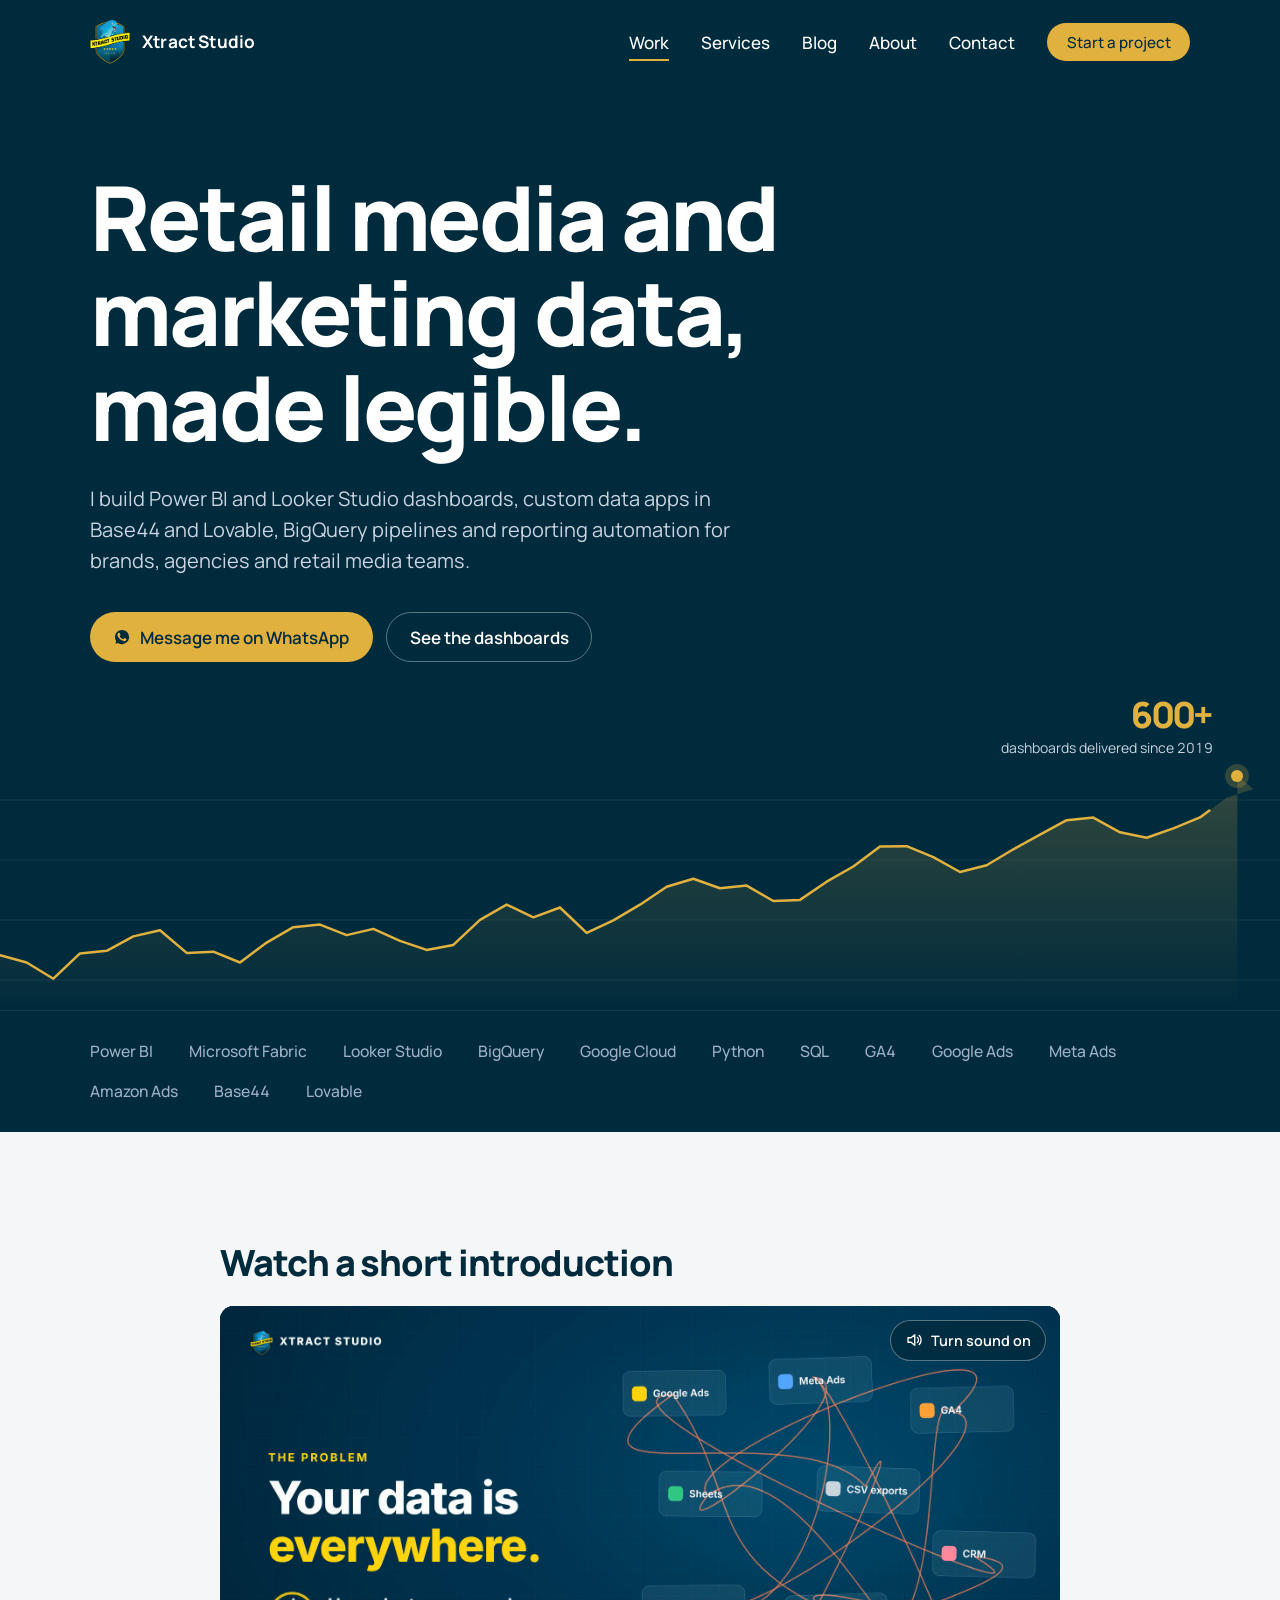
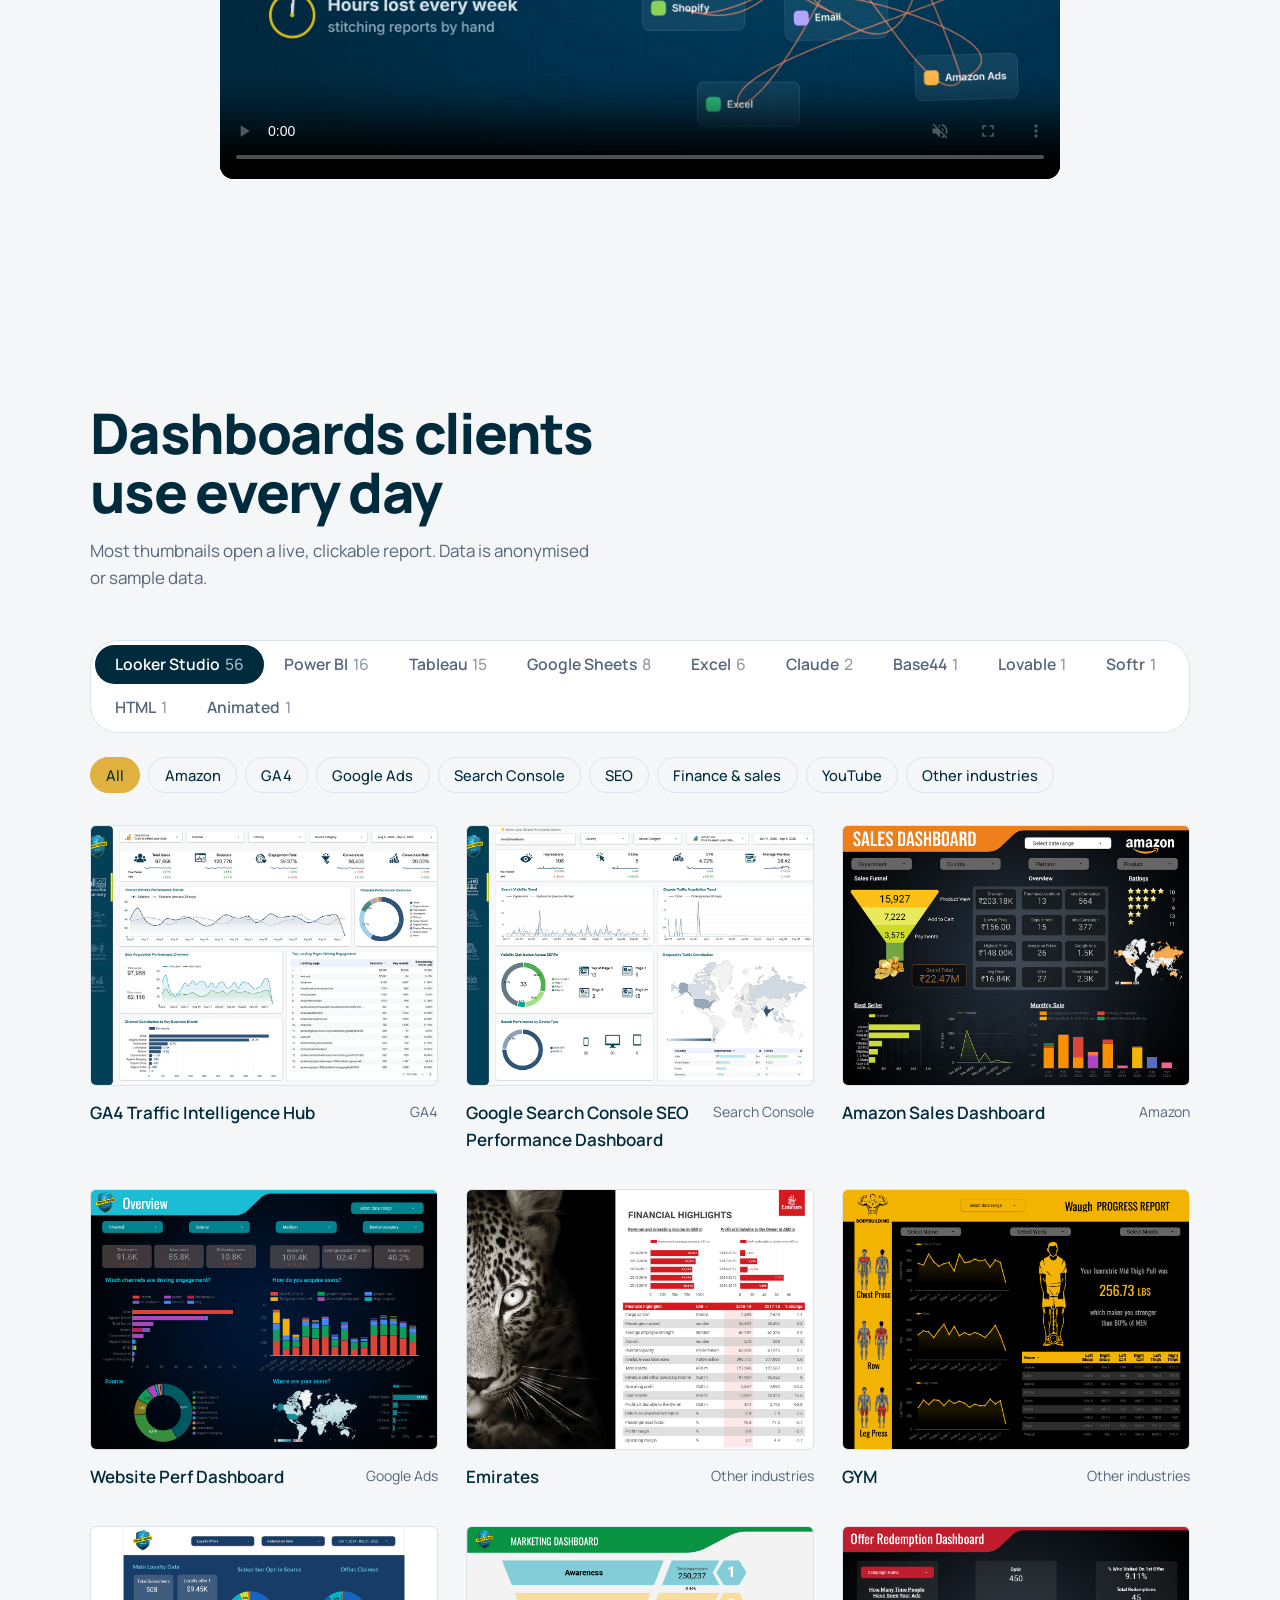
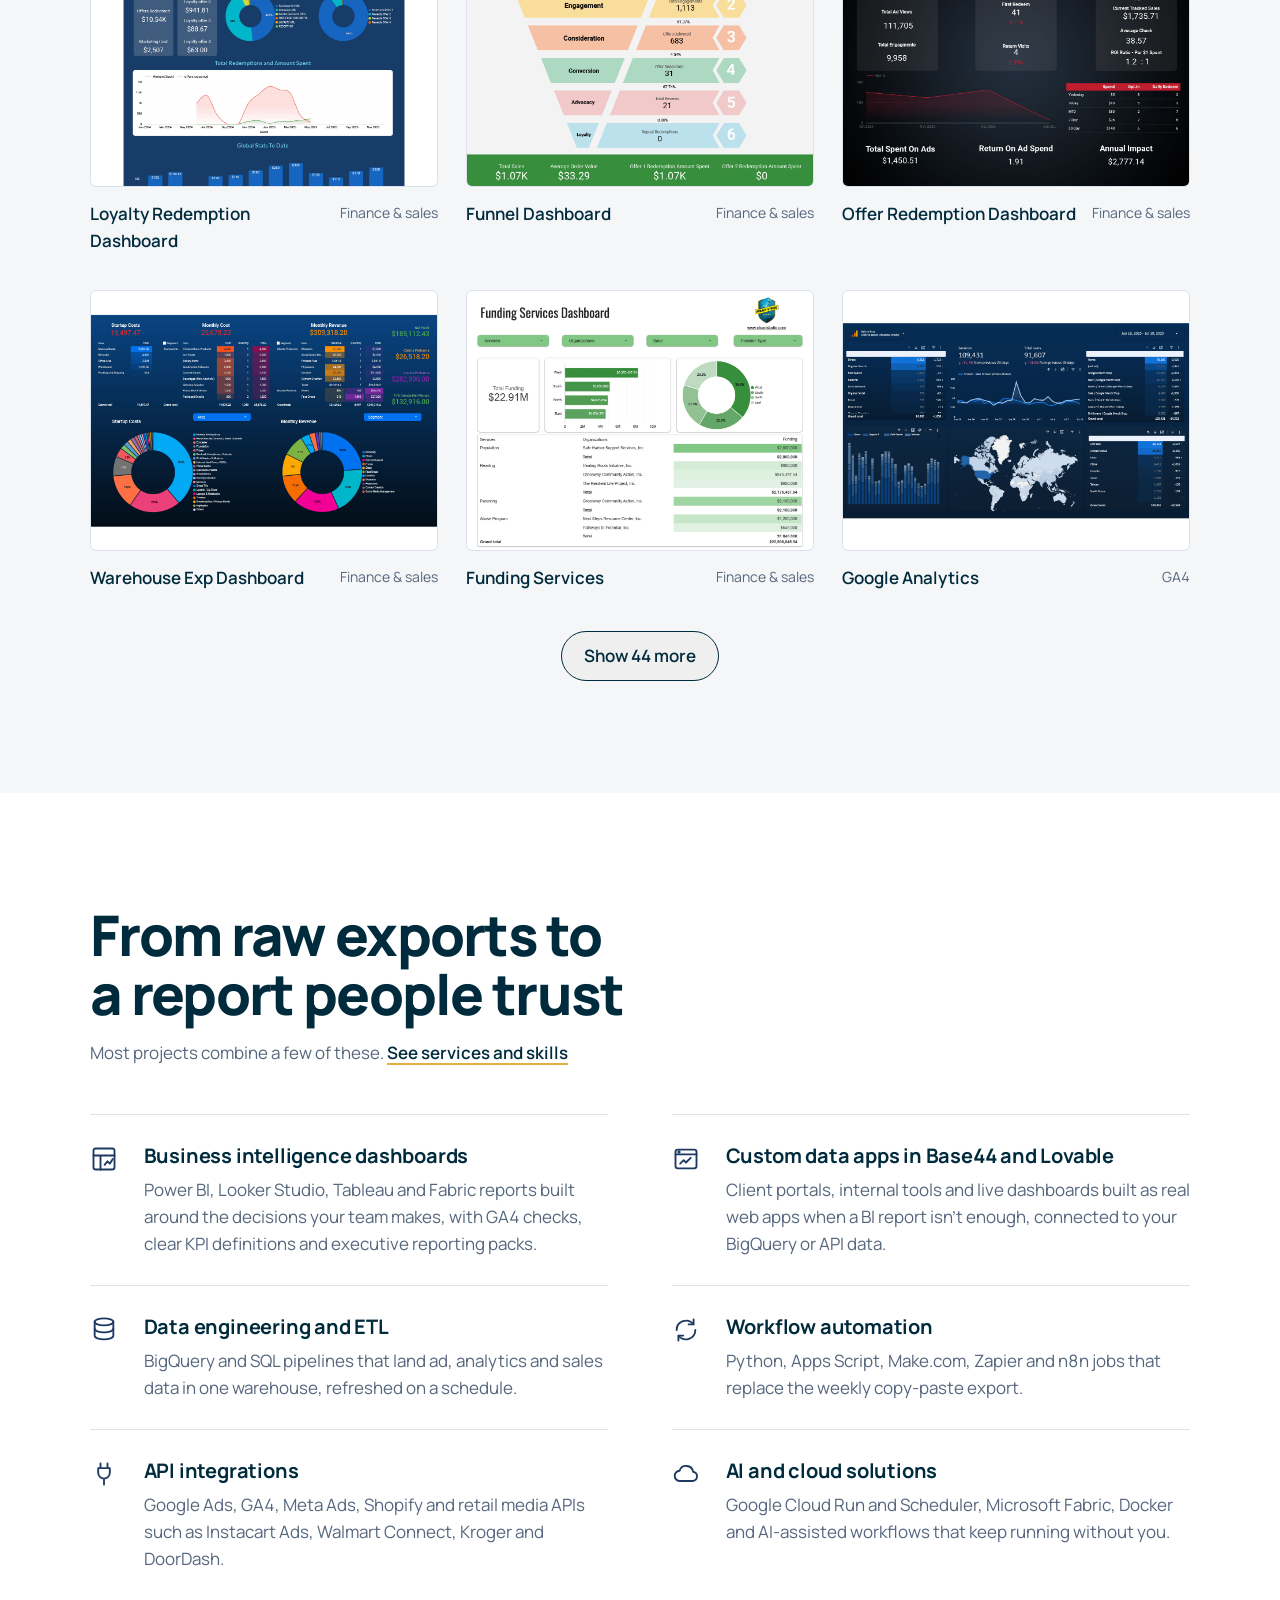
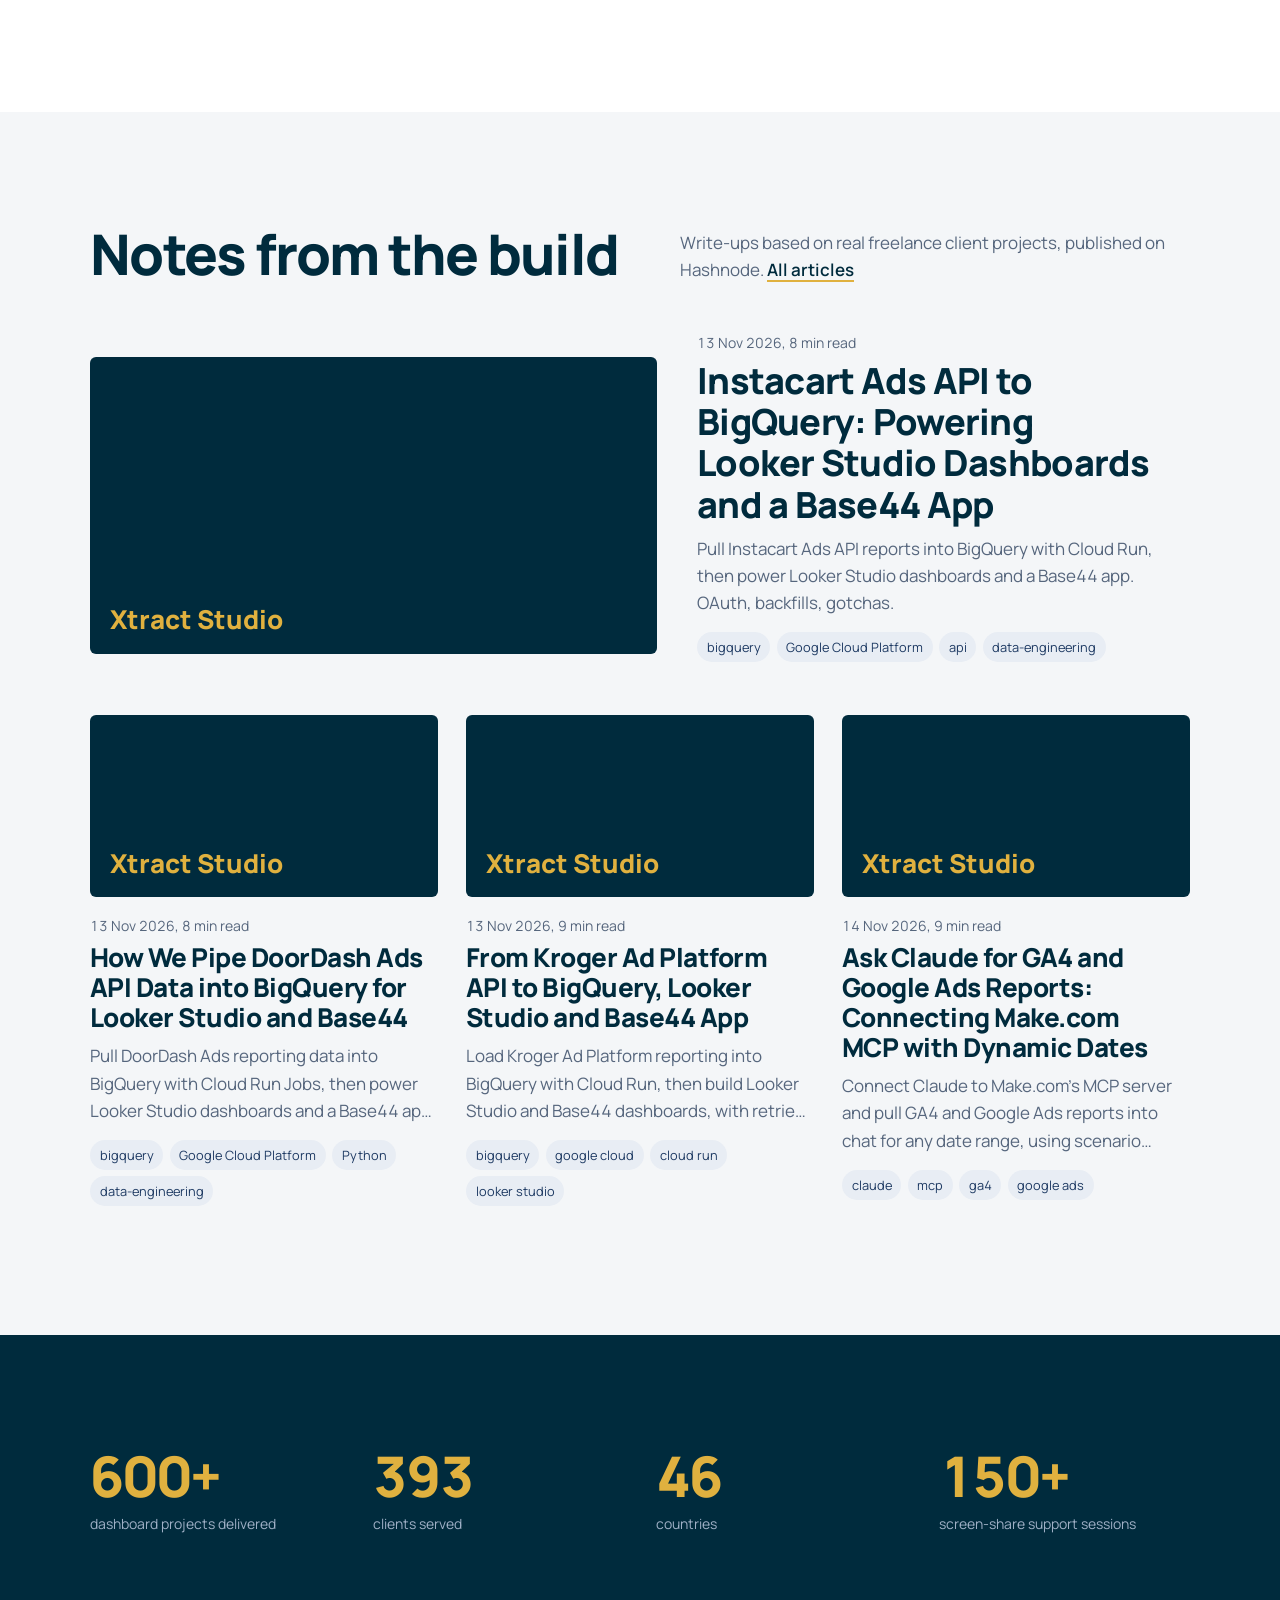
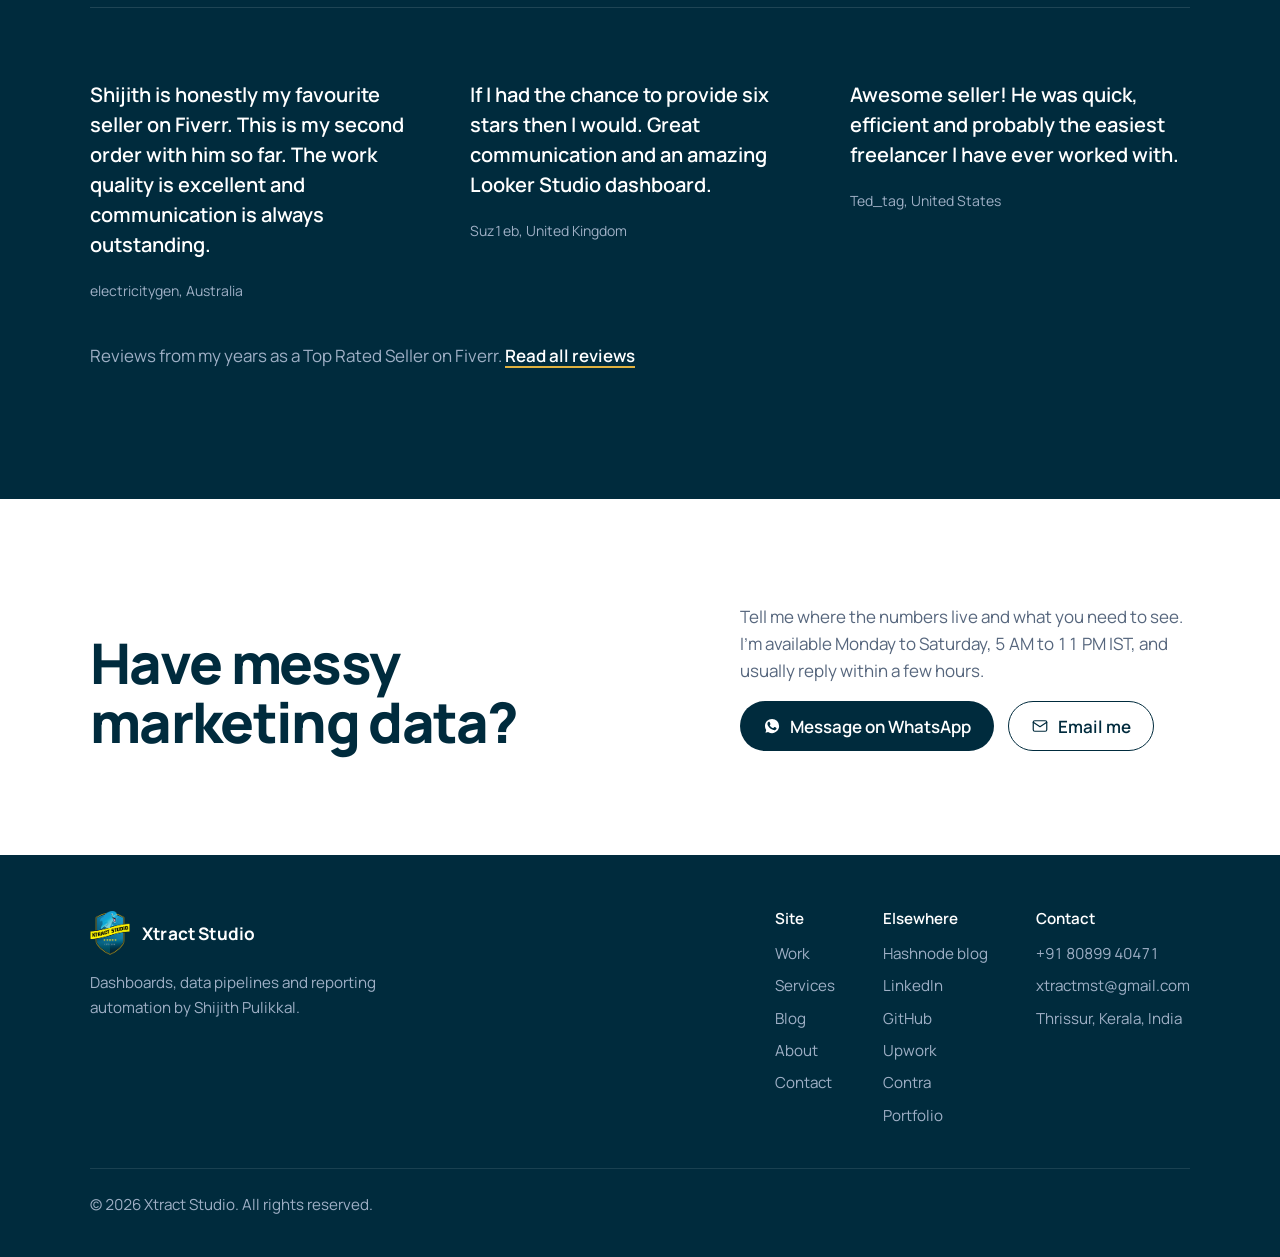
==== commit 0f950039: "Make the Amazon Excel thumbnail fill its card Co-Authored-By: Claude Opus 5.5 <noreply@anthropic.com" ====
--- a/index.html
+++ b/index.html
@@ -975,7 +975,7 @@
             <li class="work-item" data-cats="excel">
               <a href="https://xtractstudio-my.sharepoint.com/:x:/g/personal/admin_xtractstudio_onmicrosoft_com/IQCJbWh057uIQ5iDwsuf-RnHAUwcNlMi_T5OTGfC5XsvbYI?e=8yeXX5" target="_blank" rel="noopener" data-excel-embed="https://xtractstudio-my.sharepoint.com/personal/admin_xtractstudio_onmicrosoft_com/_layouts/15/Doc.aspx?sourcedoc={74686d89-bbe7-4388-9883-c2cb9ff919c7}&amp;action=embedview&amp;AllowTyping=True&amp;ActiveCell=%27Dashboard%27!A1&amp;wdHideGridlines=True&amp;wdHideHeaders=True">
                 <figure>
-                  <div class="work-thumb wide"><img src="images/excel/amazon-excel-dashboard.webp" alt="Amazon Excel Dashboard interactive Excel dashboard by Xtract Studio" loading="lazy" width="1200" height="523" /><span class="live-badge">Live Excel</span></div>
+                  <div class="work-thumb"><img style="object-position:left top" src="images/excel/amazon-excel-dashboard.webp" alt="Amazon Excel Dashboard interactive Excel dashboard by Xtract Studio" loading="lazy" width="1200" height="523" /><span class="live-badge">Live Excel</span></div>
                   <figcaption><span class="t">Amazon Excel Dashboard</span><span class="c">E-commerce</span></figcaption>
                 </figure>
               </a>
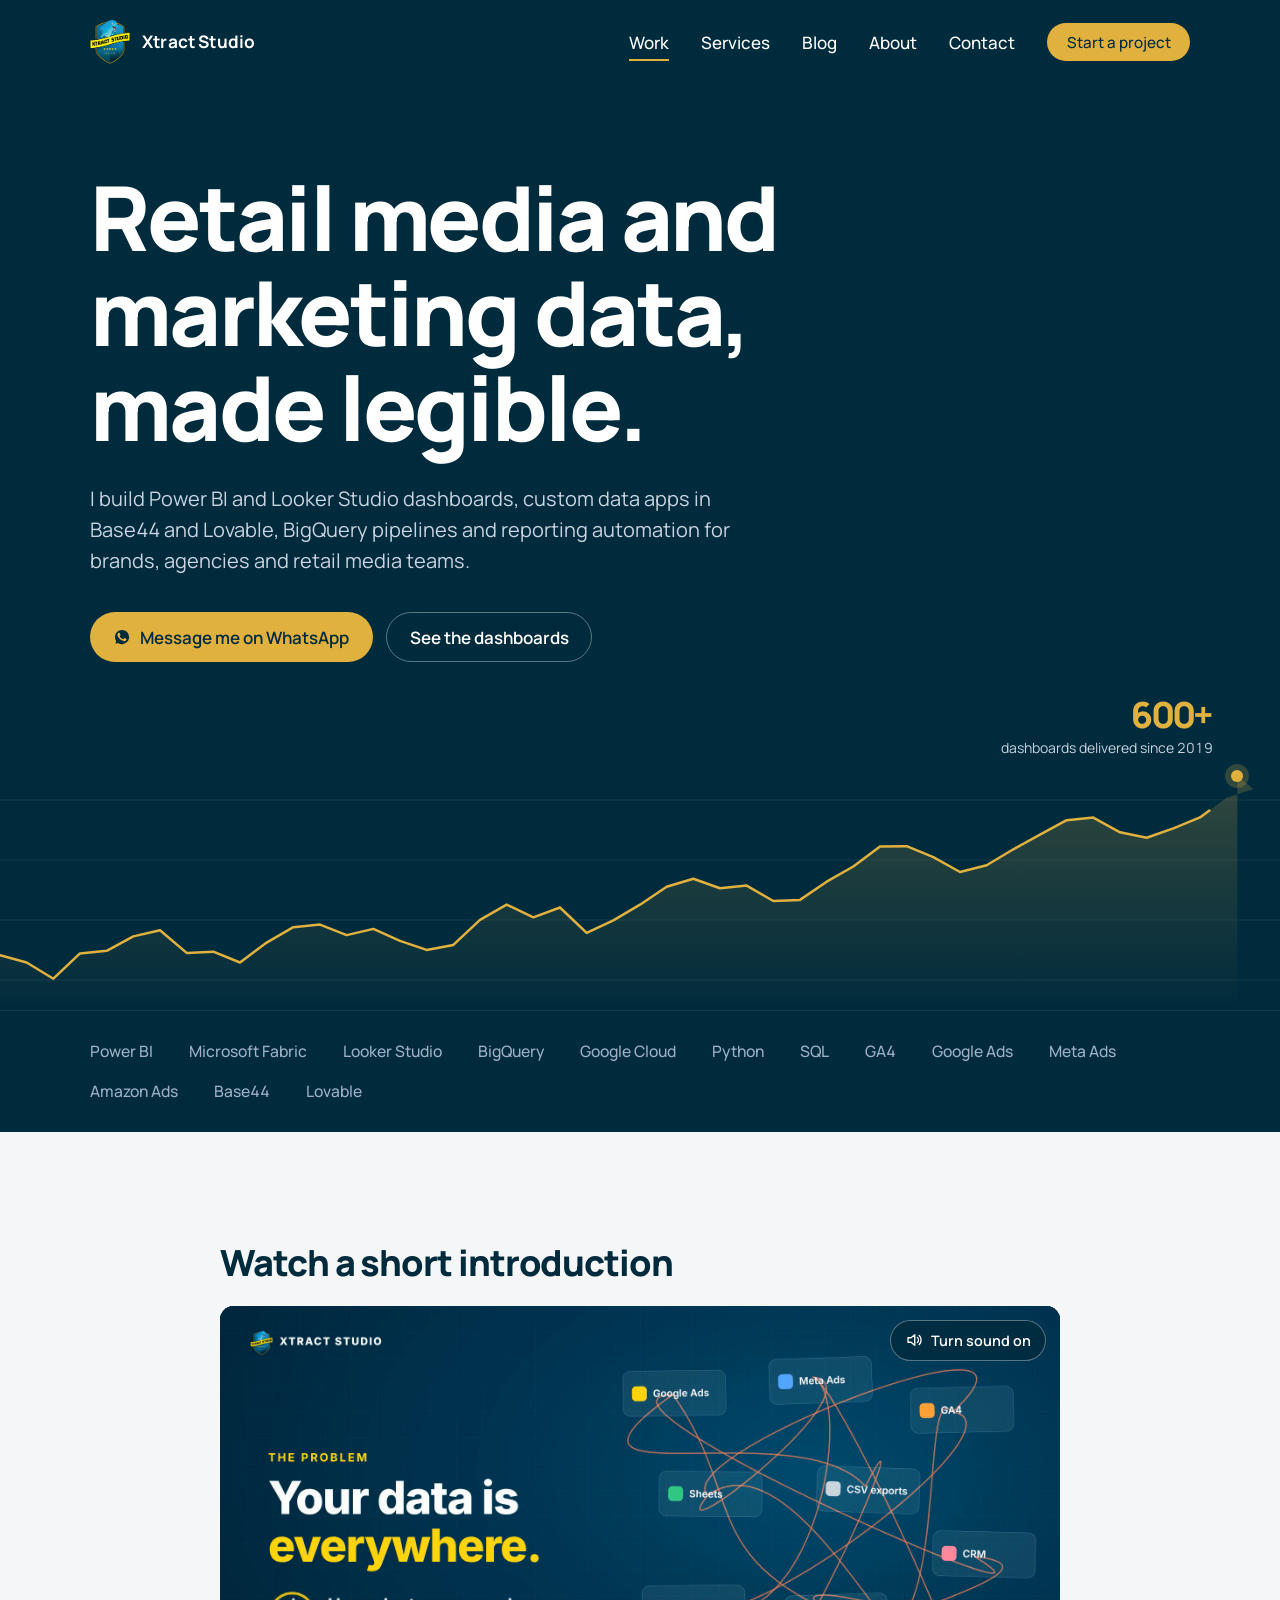
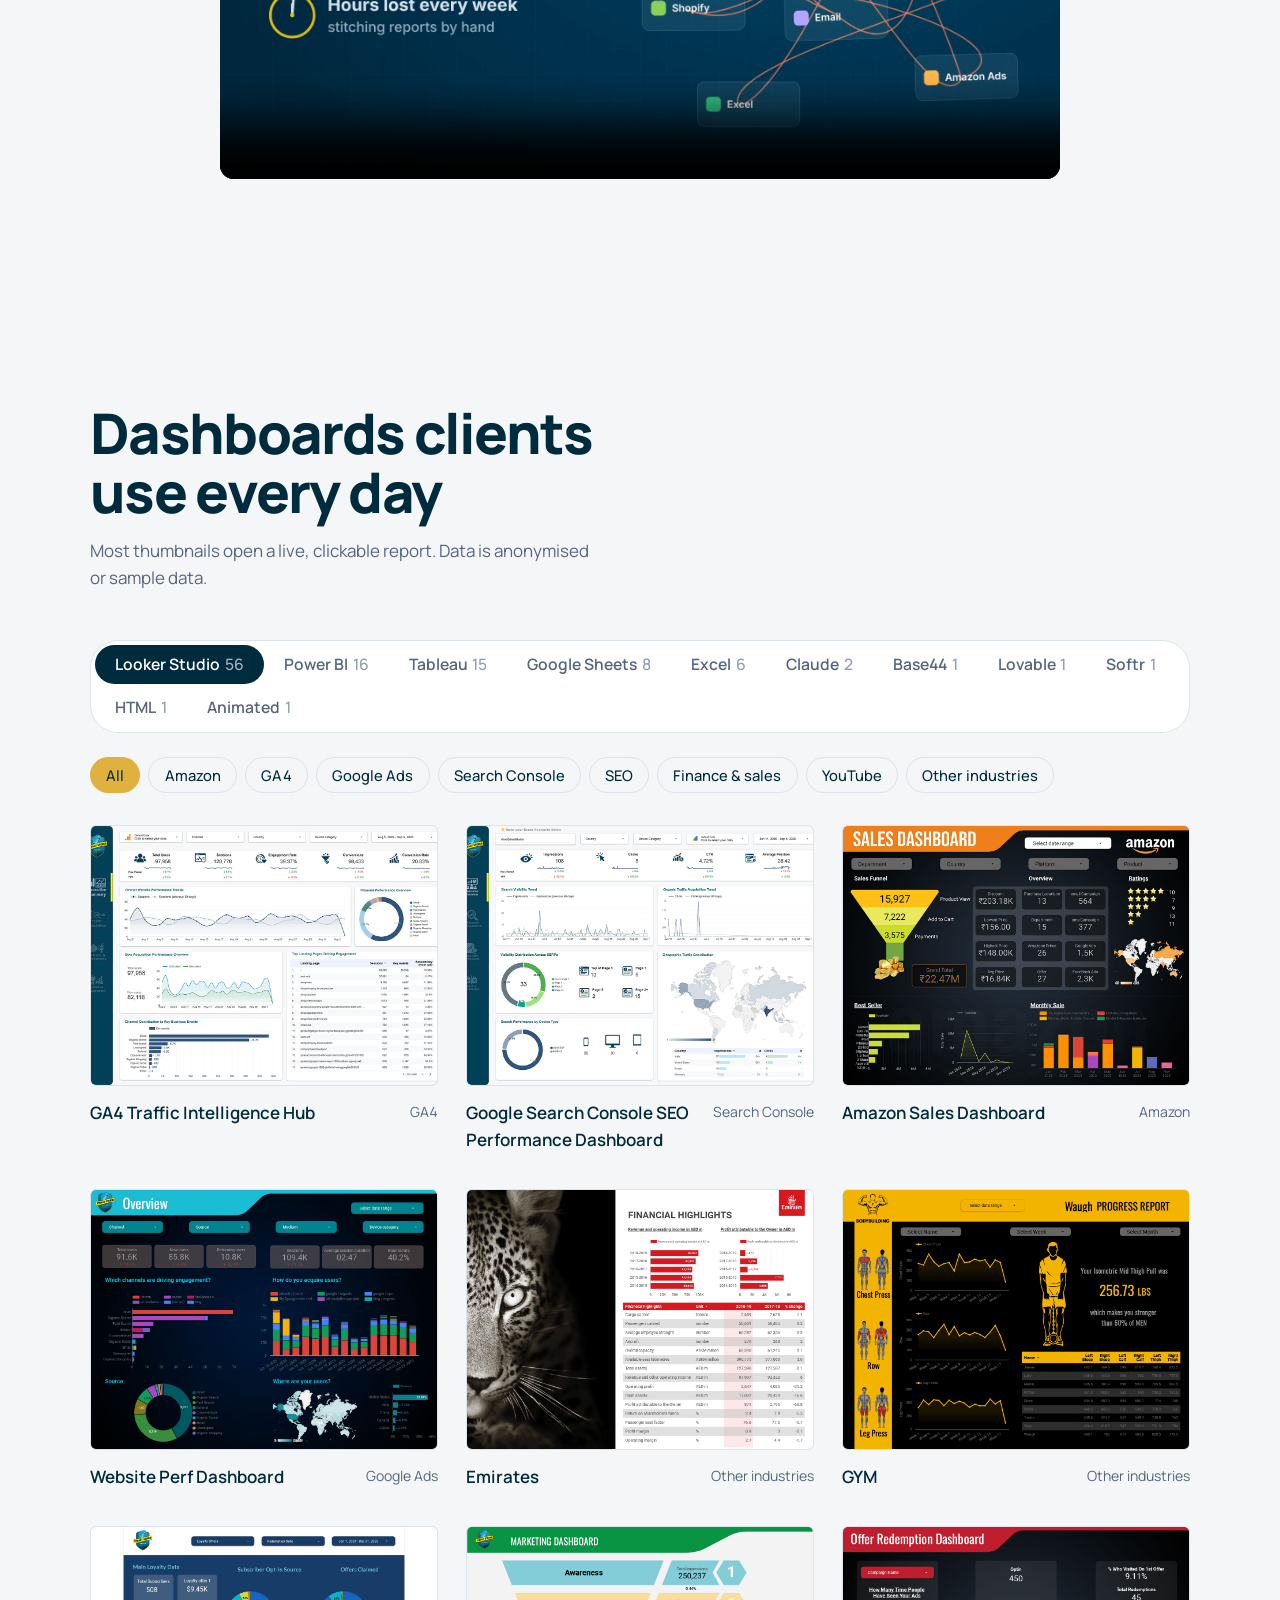
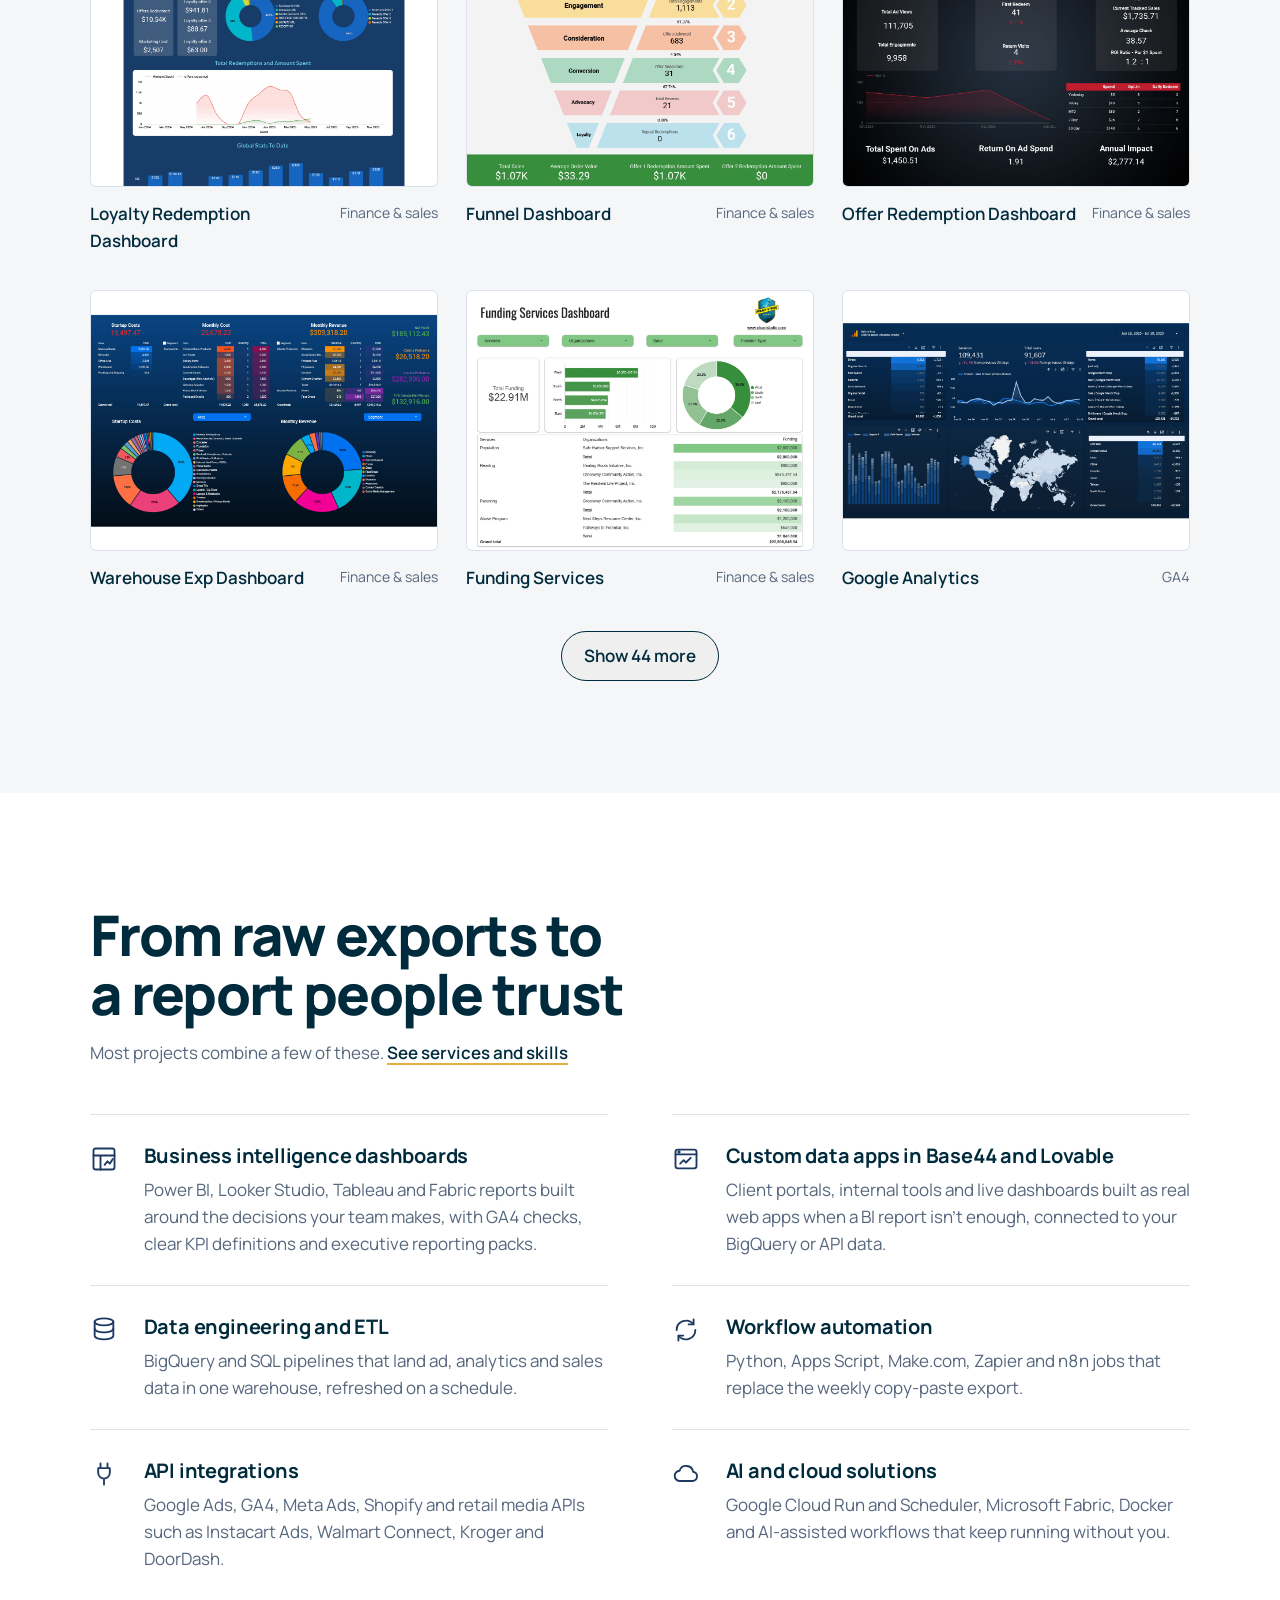
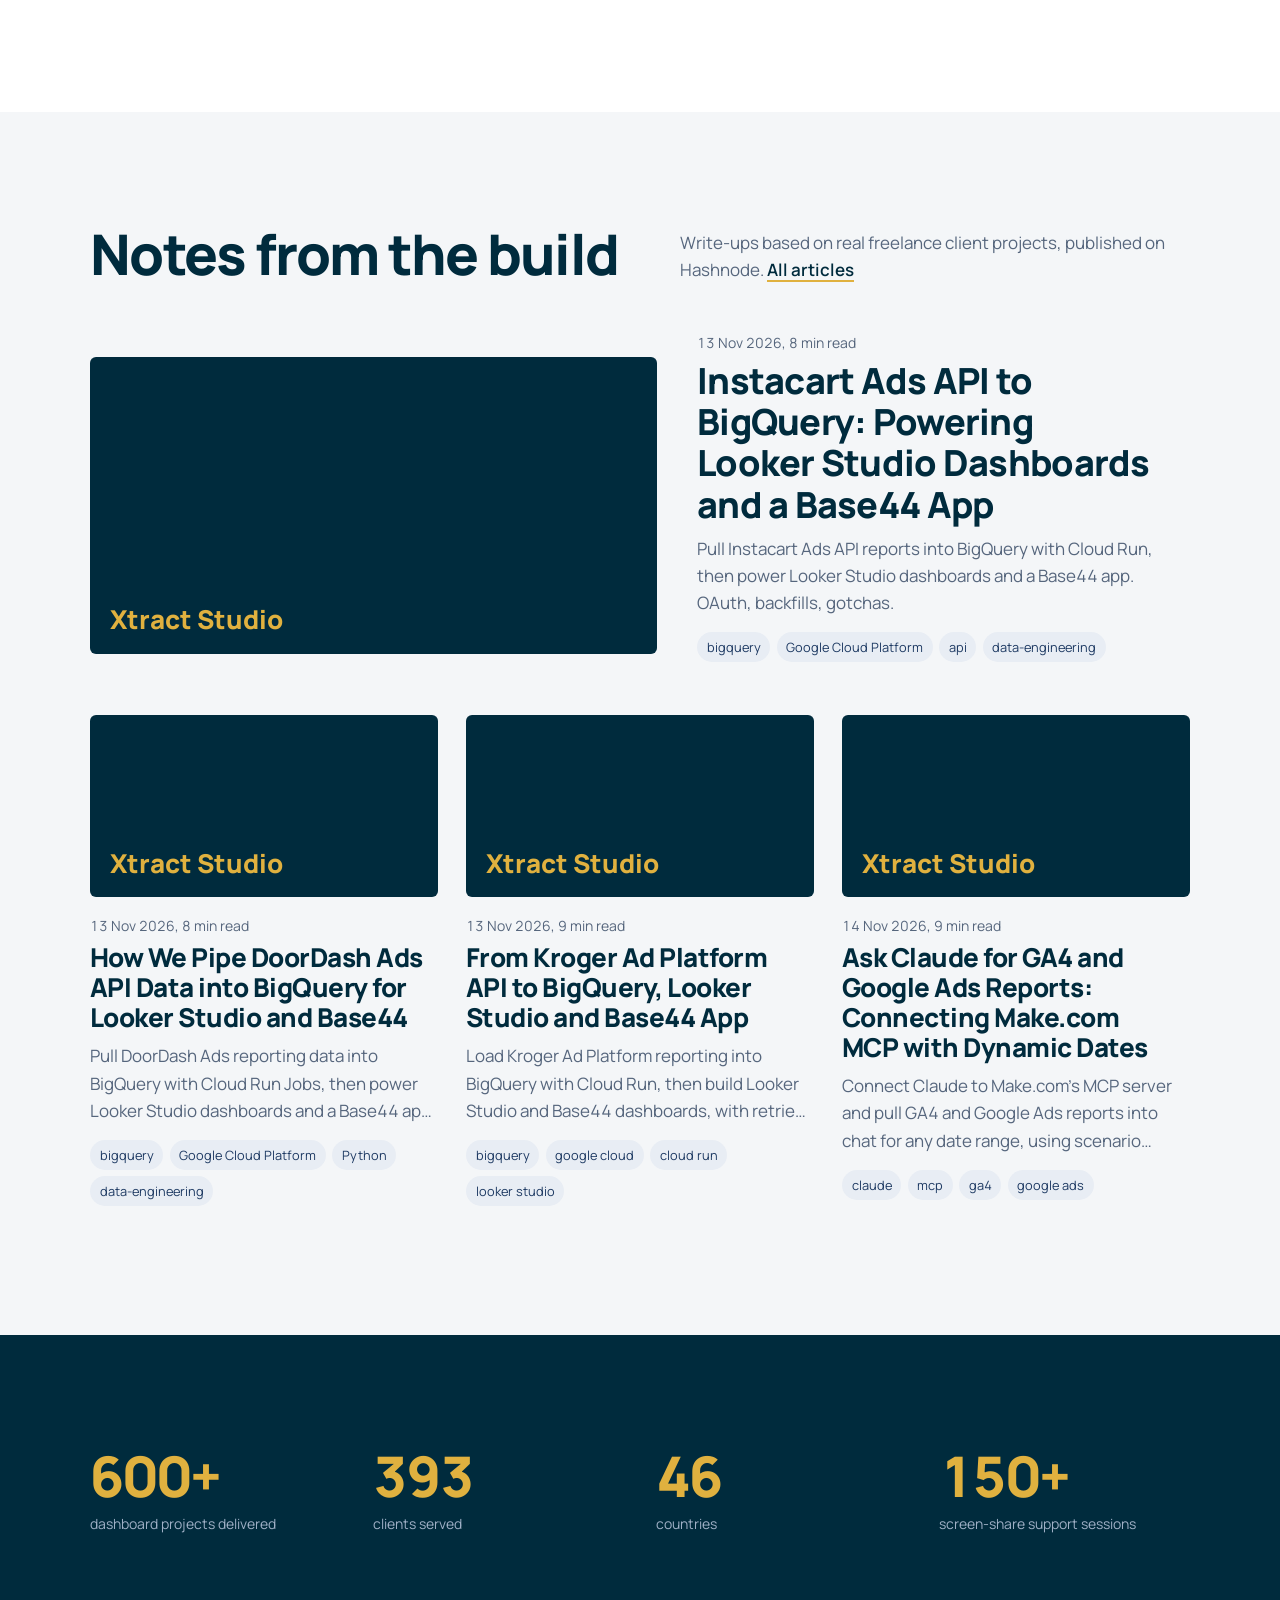
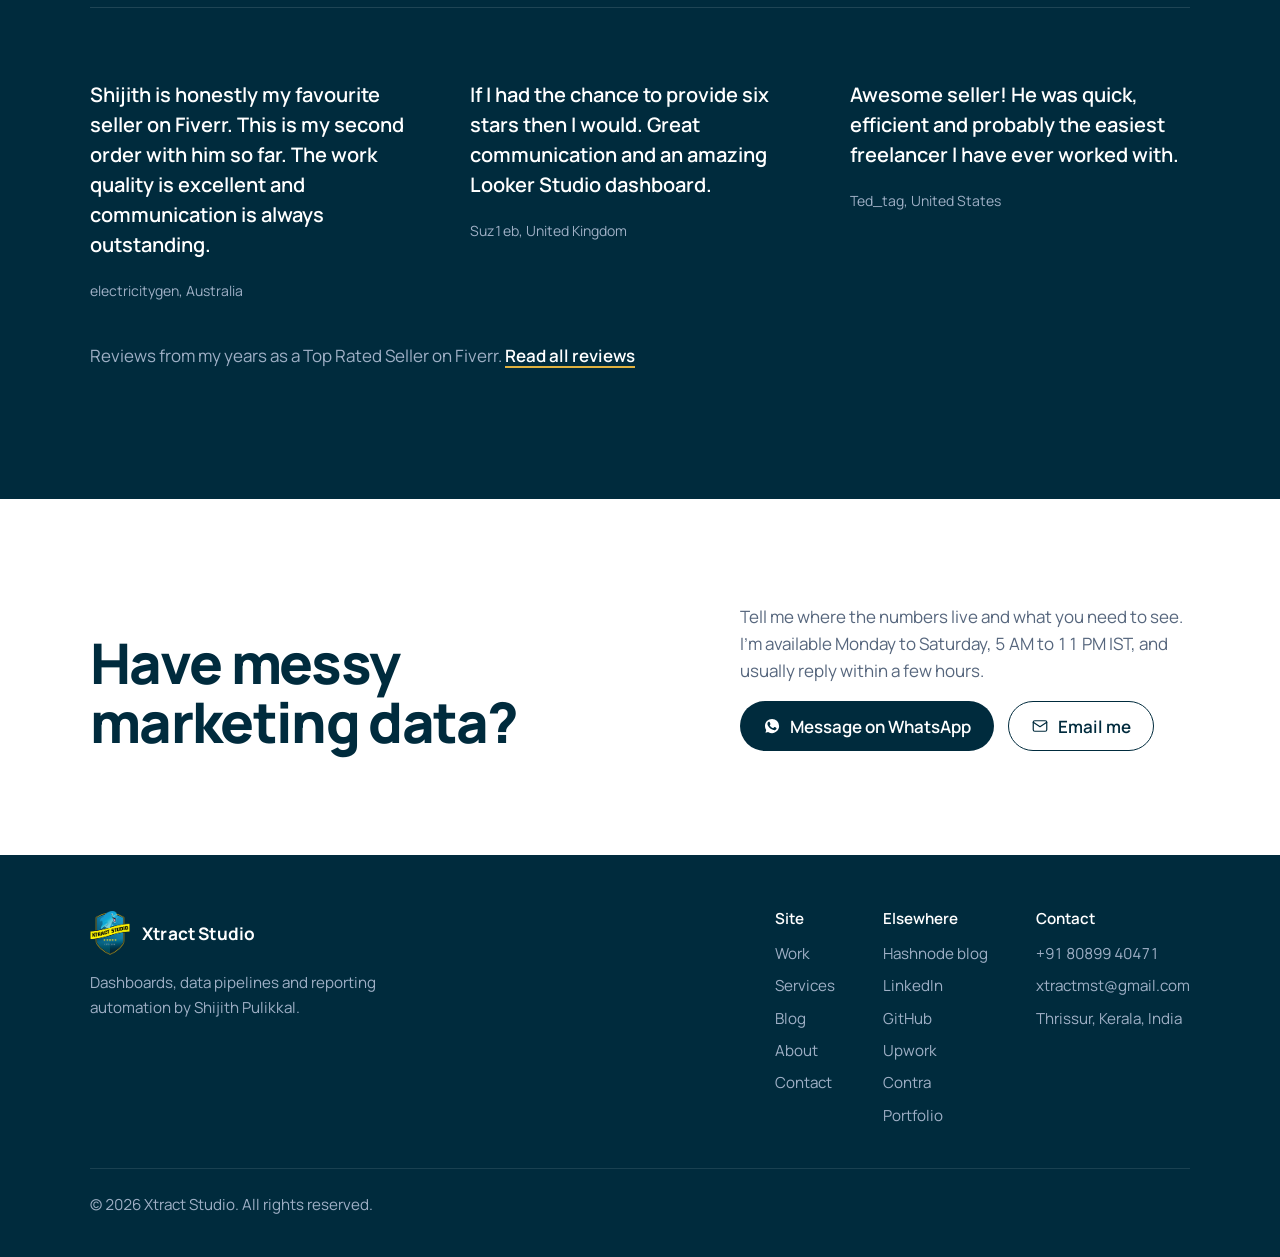
==== commit 7e91e39f: "Use share-link embed URLs for the Excel dashboards The Doc.aspx embed URL asks signed-out visitors t" ====
--- a/index.html
+++ b/index.html
@@ -973,7 +973,7 @@
           <p class="panel-note">Interactive workbooks running in Excel for the web. Open one and try the filters; changes are never saved and the file can't be downloaded.</p>
           <ul class="work-grid">
             <li class="work-item" data-cats="excel">
-              <a href="https://xtractstudio-my.sharepoint.com/:x:/g/personal/admin_xtractstudio_onmicrosoft_com/IQCJbWh057uIQ5iDwsuf-RnHAUwcNlMi_T5OTGfC5XsvbYI?e=8yeXX5" target="_blank" rel="noopener" data-excel-embed="https://xtractstudio-my.sharepoint.com/personal/admin_xtractstudio_onmicrosoft_com/_layouts/15/Doc.aspx?sourcedoc={74686d89-bbe7-4388-9883-c2cb9ff919c7}&amp;action=embedview&amp;AllowTyping=True&amp;ActiveCell=%27Dashboard%27!A1&amp;wdHideGridlines=True&amp;wdHideHeaders=True">
+              <a href="https://xtractstudio-my.sharepoint.com/:x:/g/personal/admin_xtractstudio_onmicrosoft_com/IQCJbWh057uIQ5iDwsuf-RnHAUwcNlMi_T5OTGfC5XsvbYI?e=8yeXX5&amp;action=embedview&amp;AllowTyping=True&amp;ActiveCell=%27Dashboard%27!A1&amp;wdHideGridlines=True&amp;wdHideHeaders=True" target="_blank" rel="noopener" data-excel-embed="https://xtractstudio-my.sharepoint.com/:x:/g/personal/admin_xtractstudio_onmicrosoft_com/IQCJbWh057uIQ5iDwsuf-RnHAUwcNlMi_T5OTGfC5XsvbYI?e=8yeXX5&amp;action=embedview&amp;AllowTyping=True&amp;ActiveCell=%27Dashboard%27!A1&amp;wdHideGridlines=True&amp;wdHideHeaders=True">
                 <figure>
                   <div class="work-thumb"><img style="object-position:left top" src="images/excel/amazon-excel-dashboard.webp" alt="Amazon Excel Dashboard interactive Excel dashboard by Xtract Studio" loading="lazy" width="1200" height="523" /><span class="live-badge">Live Excel</span></div>
                   <figcaption><span class="t">Amazon Excel Dashboard</span><span class="c">E-commerce</span></figcaption>
@@ -981,7 +981,7 @@
               </a>
             </li>
             <li class="work-item" data-cats="excel">
-              <a href="https://xtractstudio-my.sharepoint.com/:x:/g/personal/admin_xtractstudio_onmicrosoft_com/IQC6ahcOm14LQI-w_n-qO8dKASKxjBr2eo2vWPlY7bUvZdo?e=tdoWed" target="_blank" rel="noopener" data-excel-embed="https://xtractstudio-my.sharepoint.com/personal/admin_xtractstudio_onmicrosoft_com/_layouts/15/Doc.aspx?sourcedoc={0e176aba-5e9b-400b-8fb0-fe7faa3bc74a}&amp;action=embedview&amp;AllowTyping=True&amp;ActiveCell=%27Dashboard%27!A1&amp;wdHideGridlines=True&amp;wdHideHeaders=True">
+              <a href="https://xtractstudio-my.sharepoint.com/:x:/g/personal/admin_xtractstudio_onmicrosoft_com/IQC6ahcOm14LQI-w_n-qO8dKASKxjBr2eo2vWPlY7bUvZdo?e=tdoWed&amp;action=embedview&amp;AllowTyping=True&amp;ActiveCell=%27Dashboard%27!A1&amp;wdHideGridlines=True&amp;wdHideHeaders=True" target="_blank" rel="noopener" data-excel-embed="https://xtractstudio-my.sharepoint.com/:x:/g/personal/admin_xtractstudio_onmicrosoft_com/IQC6ahcOm14LQI-w_n-qO8dKASKxjBr2eo2vWPlY7bUvZdo?e=tdoWed&amp;action=embedview&amp;AllowTyping=True&amp;ActiveCell=%27Dashboard%27!A1&amp;wdHideGridlines=True&amp;wdHideHeaders=True">
                 <figure>
                   <div class="work-thumb"><img src="images/excel/financial-performance-dashboard.webp" alt="Financial Performance Dashboard interactive Excel dashboard by Xtract Studio" loading="lazy" width="1200" height="1388" /><span class="live-badge">Live Excel</span></div>
                   <figcaption><span class="t">Financial Performance Dashboard</span><span class="c">Finance</span></figcaption>
@@ -989,7 +989,7 @@
               </a>
             </li>
             <li class="work-item" data-cats="excel">
-              <a href="https://xtractstudio-my.sharepoint.com/:x:/g/personal/admin_xtractstudio_onmicrosoft_com/IQC7lVcbaLfxRa5LW-31cccQAchP38EsefOmuhaCmHVjmlM?e=durXHA" target="_blank" rel="noopener" data-excel-embed="https://xtractstudio-my.sharepoint.com/personal/admin_xtractstudio_onmicrosoft_com/_layouts/15/Doc.aspx?sourcedoc={1b5795bb-b768-45f1-ae4b-5bedf571c710}&amp;action=embedview&amp;AllowTyping=True&amp;ActiveCell=%27Dashboard%27!A1&amp;wdHideGridlines=True&amp;wdHideHeaders=True">
+              <a href="https://xtractstudio-my.sharepoint.com/:x:/g/personal/admin_xtractstudio_onmicrosoft_com/IQC7lVcbaLfxRa5LW-31cccQAchP38EsefOmuhaCmHVjmlM?e=durXHA&amp;action=embedview&amp;AllowTyping=True&amp;ActiveCell=%27Dashboard%27!A1&amp;wdHideGridlines=True&amp;wdHideHeaders=True" target="_blank" rel="noopener" data-excel-embed="https://xtractstudio-my.sharepoint.com/:x:/g/personal/admin_xtractstudio_onmicrosoft_com/IQC7lVcbaLfxRa5LW-31cccQAchP38EsefOmuhaCmHVjmlM?e=durXHA&amp;action=embedview&amp;AllowTyping=True&amp;ActiveCell=%27Dashboard%27!A1&amp;wdHideGridlines=True&amp;wdHideHeaders=True">
                 <figure>
                   <div class="work-thumb"><img src="images/excel/hr-workforce-dashboard.webp" alt="HR Workforce Dashboard interactive Excel dashboard by Xtract Studio" loading="lazy" width="1200" height="1172" /><span class="live-badge">Live Excel</span></div>
                   <figcaption><span class="t">HR Workforce Dashboard</span><span class="c">HR analytics</span></figcaption>
@@ -997,7 +997,7 @@
               </a>
             </li>
             <li class="work-item" data-cats="excel">
-              <a href="https://xtractstudio-my.sharepoint.com/:x:/g/personal/admin_xtractstudio_onmicrosoft_com/IQCIY_g8LRuBTqLWhVtb6a2gAfBcggMwVZS4TJM3ckNNkww?e=OEAJsK" target="_blank" rel="noopener" data-excel-embed="https://xtractstudio-my.sharepoint.com/personal/admin_xtractstudio_onmicrosoft_com/_layouts/15/Doc.aspx?sourcedoc={3cf86388-1b2d-4e81-a2d6-855b5be9ada0}&amp;action=embedview&amp;AllowTyping=True&amp;ActiveCell=%27Dashboard%27!A1&amp;wdHideGridlines=True&amp;wdHideHeaders=True">
+              <a href="https://xtractstudio-my.sharepoint.com/:x:/g/personal/admin_xtractstudio_onmicrosoft_com/IQCIY_g8LRuBTqLWhVtb6a2gAfBcggMwVZS4TJM3ckNNkww?e=OEAJsK&amp;action=embedview&amp;AllowTyping=True&amp;ActiveCell=%27Dashboard%27!A1&amp;wdHideGridlines=True&amp;wdHideHeaders=True" target="_blank" rel="noopener" data-excel-embed="https://xtractstudio-my.sharepoint.com/:x:/g/personal/admin_xtractstudio_onmicrosoft_com/IQCIY_g8LRuBTqLWhVtb6a2gAfBcggMwVZS4TJM3ckNNkww?e=OEAJsK&amp;action=embedview&amp;AllowTyping=True&amp;ActiveCell=%27Dashboard%27!A1&amp;wdHideGridlines=True&amp;wdHideHeaders=True">
                 <figure>
                   <div class="work-thumb"><img src="images/excel/marketing-customer-analytics-dashboard.webp" alt="Marketing and Customer Analytics interactive Excel dashboard by Xtract Studio" loading="lazy" width="1200" height="1167" /><span class="live-badge">Live Excel</span></div>
                   <figcaption><span class="t">Marketing &amp; Customer Analytics</span><span class="c">Marketing</span></figcaption>
@@ -1005,7 +1005,7 @@
               </a>
             </li>
             <li class="work-item" data-cats="excel">
-              <a href="https://xtractstudio-my.sharepoint.com/:x:/g/personal/admin_xtractstudio_onmicrosoft_com/IQDL53HFd54yRoYpVYTbWAKIAWbOKcBCZxTcnkUO1Ihpnfs?e=clF7Nz" target="_blank" rel="noopener" data-excel-embed="https://xtractstudio-my.sharepoint.com/personal/admin_xtractstudio_onmicrosoft_com/_layouts/15/Doc.aspx?sourcedoc={c571e7cb-9e77-4632-8629-5584db580288}&amp;action=embedview&amp;AllowTyping=True&amp;ActiveCell=%27Dashboard%27!A1&amp;wdHideGridlines=True&amp;wdHideHeaders=True">
+              <a href="https://xtractstudio-my.sharepoint.com/:x:/g/personal/admin_xtractstudio_onmicrosoft_com/IQDL53HFd54yRoYpVYTbWAKIAWbOKcBCZxTcnkUO1Ihpnfs?e=clF7Nz&amp;action=embedview&amp;AllowTyping=True&amp;ActiveCell=%27Dashboard%27!A1&amp;wdHideGridlines=True&amp;wdHideHeaders=True" target="_blank" rel="noopener" data-excel-embed="https://xtractstudio-my.sharepoint.com/:x:/g/personal/admin_xtractstudio_onmicrosoft_com/IQDL53HFd54yRoYpVYTbWAKIAWbOKcBCZxTcnkUO1Ihpnfs?e=clF7Nz&amp;action=embedview&amp;AllowTyping=True&amp;ActiveCell=%27Dashboard%27!A1&amp;wdHideGridlines=True&amp;wdHideHeaders=True">
                 <figure>
                   <div class="work-thumb"><img src="images/excel/project-portfolio-dashboard.webp" alt="Project Portfolio Dashboard interactive Excel dashboard by Xtract Studio" loading="lazy" width="1200" height="1376" /><span class="live-badge">Live Excel</span></div>
                   <figcaption><span class="t">Project Portfolio Dashboard</span><span class="c">Project management</span></figcaption>
@@ -1013,7 +1013,7 @@
               </a>
             </li>
             <li class="work-item" data-cats="excel">
-              <a href="https://xtractstudio-my.sharepoint.com/:x:/g/personal/admin_xtractstudio_onmicrosoft_com/IQBB3OGtkKQuQ4WbS8IOR7g9ASFZlt_-pOJ656BQ_7PEZ-E?e=E9lFUf" target="_blank" rel="noopener" data-excel-embed="https://xtractstudio-my.sharepoint.com/personal/admin_xtractstudio_onmicrosoft_com/_layouts/15/Doc.aspx?sourcedoc={ade1dc41-a490-432e-859b-4bc20e47b83d}&amp;action=embedview&amp;AllowTyping=True&amp;ActiveCell=%27Dashboard%27!AP3&amp;wdHideGridlines=True&amp;wdHideHeaders=True">
+              <a href="https://xtractstudio-my.sharepoint.com/:x:/g/personal/admin_xtractstudio_onmicrosoft_com/IQBB3OGtkKQuQ4WbS8IOR7g9ASFZlt_-pOJ656BQ_7PEZ-E?e=E9lFUf&amp;action=embedview&amp;AllowTyping=True&amp;ActiveCell=%27Dashboard%27!AP3&amp;wdHideGridlines=True&amp;wdHideHeaders=True" target="_blank" rel="noopener" data-excel-embed="https://xtractstudio-my.sharepoint.com/:x:/g/personal/admin_xtractstudio_onmicrosoft_com/IQBB3OGtkKQuQ4WbS8IOR7g9ASFZlt_-pOJ656BQ_7PEZ-E?e=E9lFUf&amp;action=embedview&amp;AllowTyping=True&amp;ActiveCell=%27Dashboard%27!AP3&amp;wdHideGridlines=True&amp;wdHideHeaders=True">
                 <figure>
                   <div class="work-thumb"><img src="images/excel/supply-chain-inventory-dashboard.webp" alt="Supply Chain and Inventory Dashboard interactive Excel dashboard by Xtract Studio" loading="lazy" width="1200" height="1192" /><span class="live-badge">Live Excel</span></div>
                   <figcaption><span class="t">Supply Chain &amp; Inventory Dashboard</span><span class="c">Supply chain</span></figcaption>
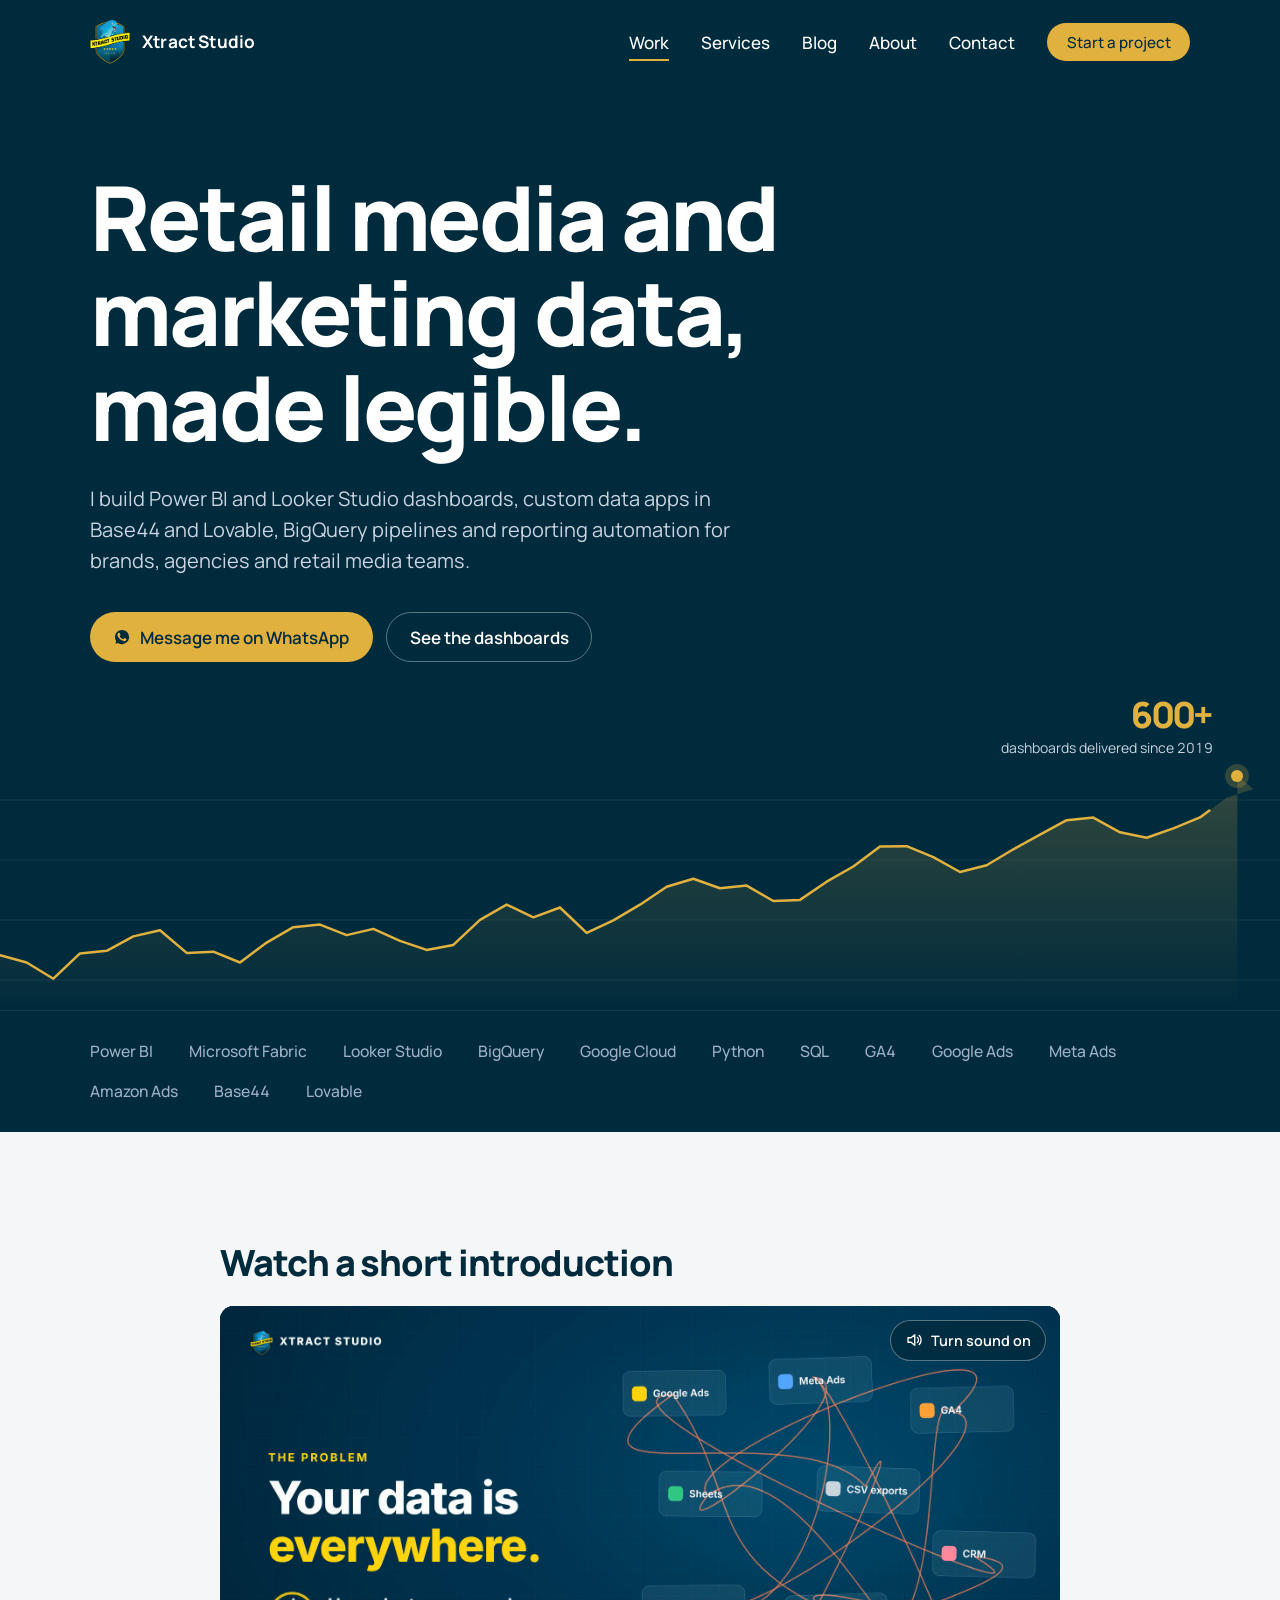
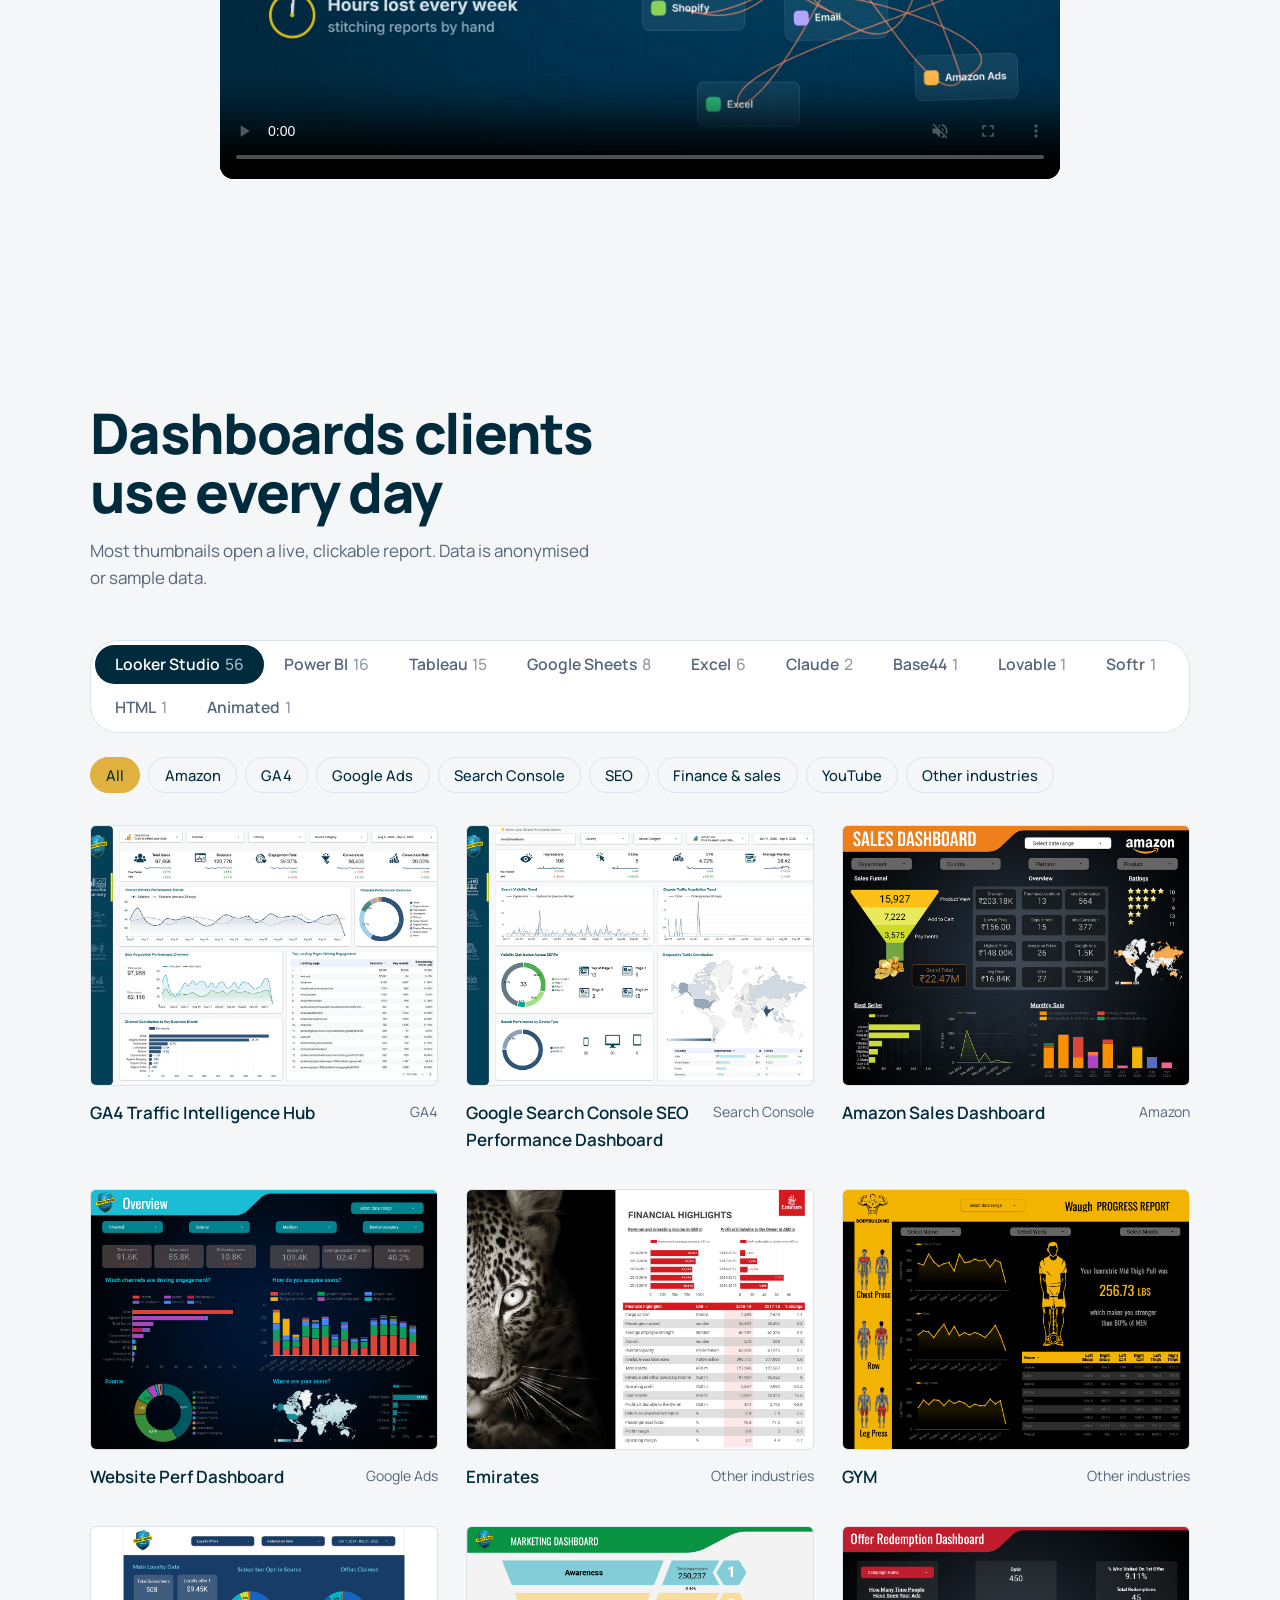
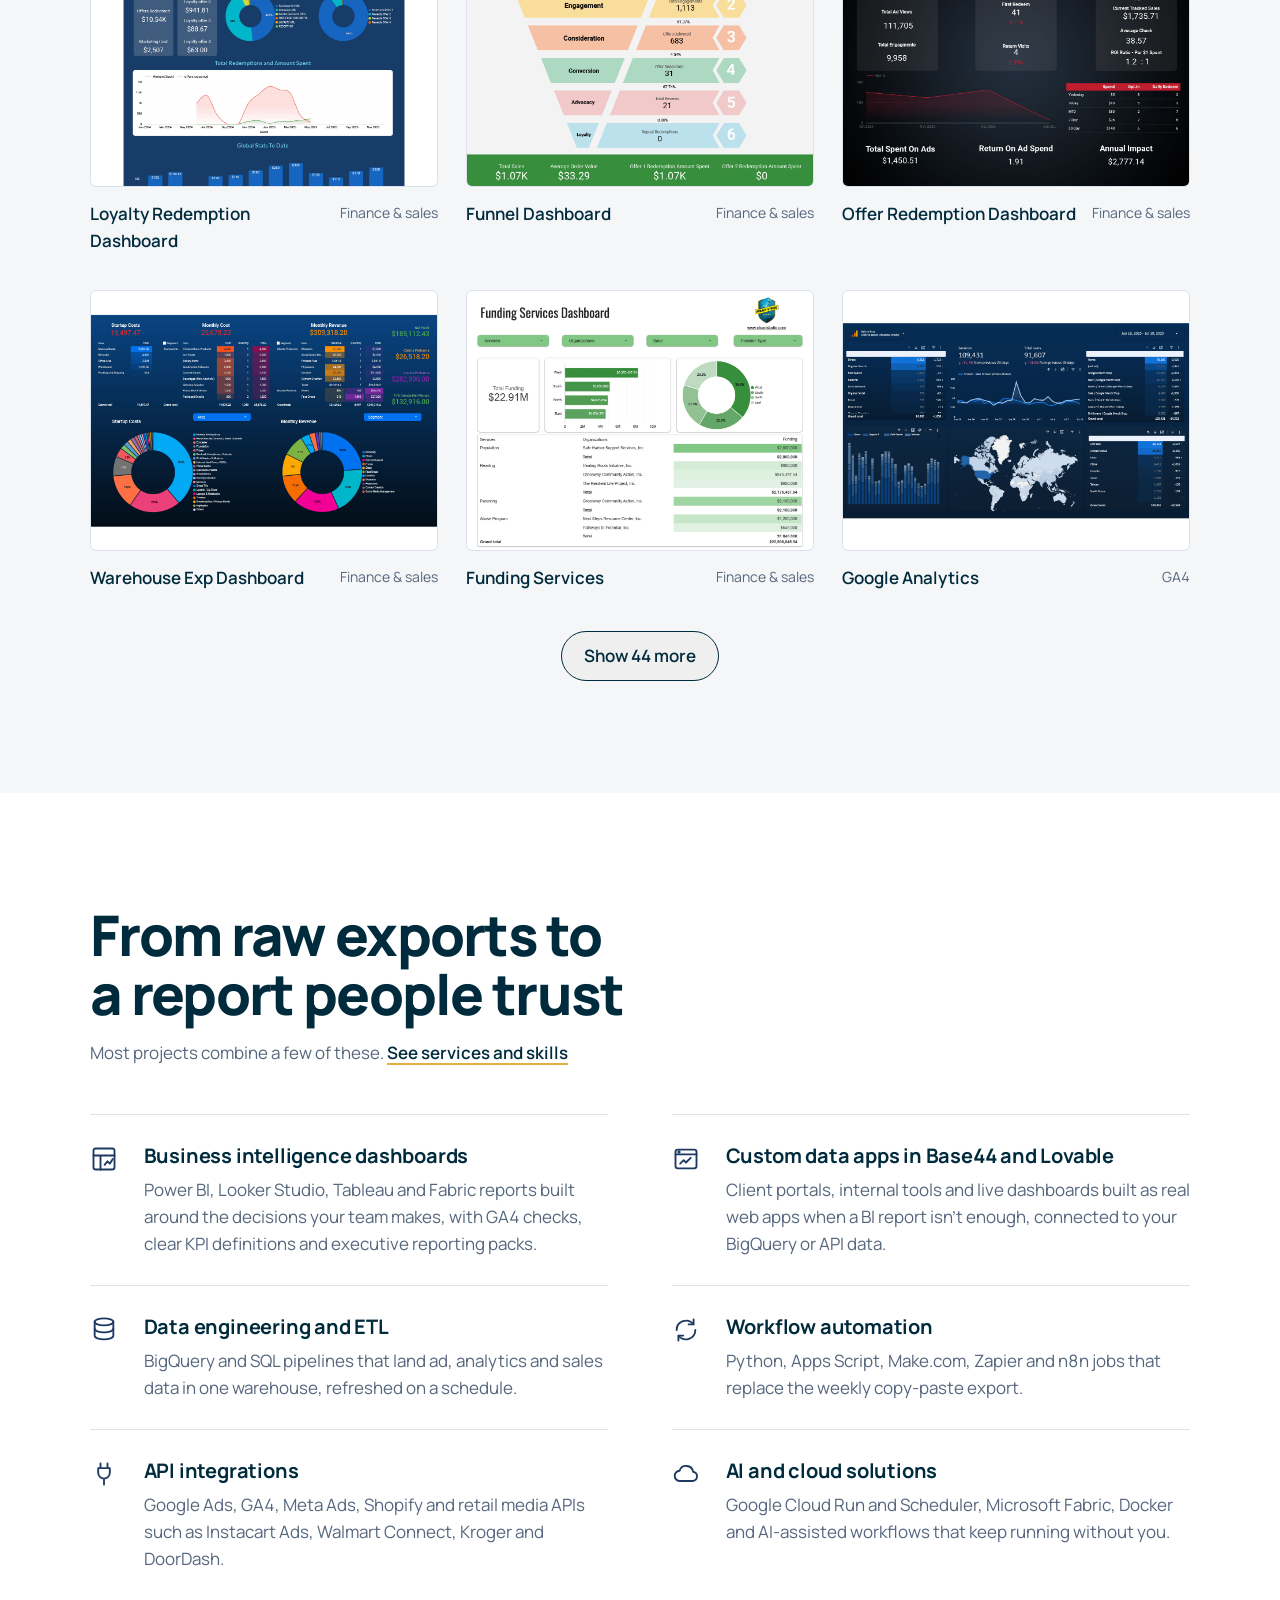
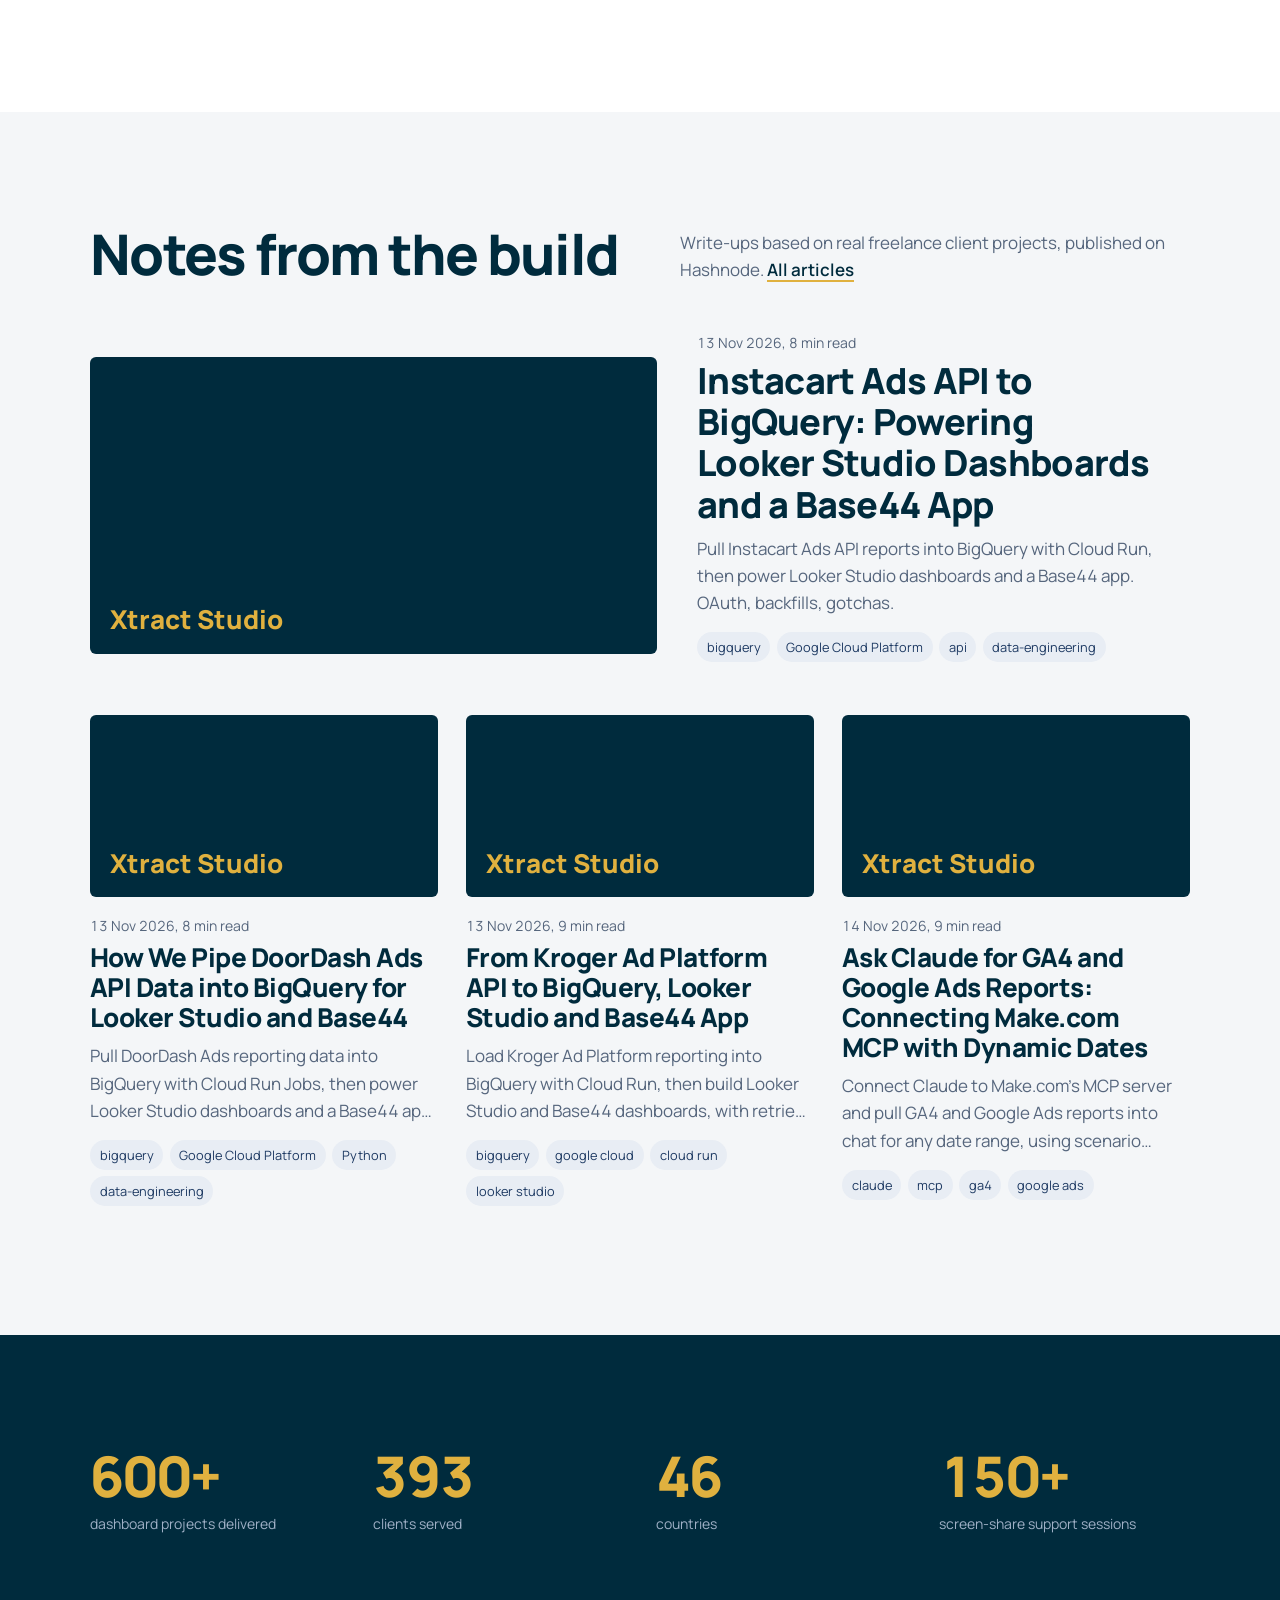
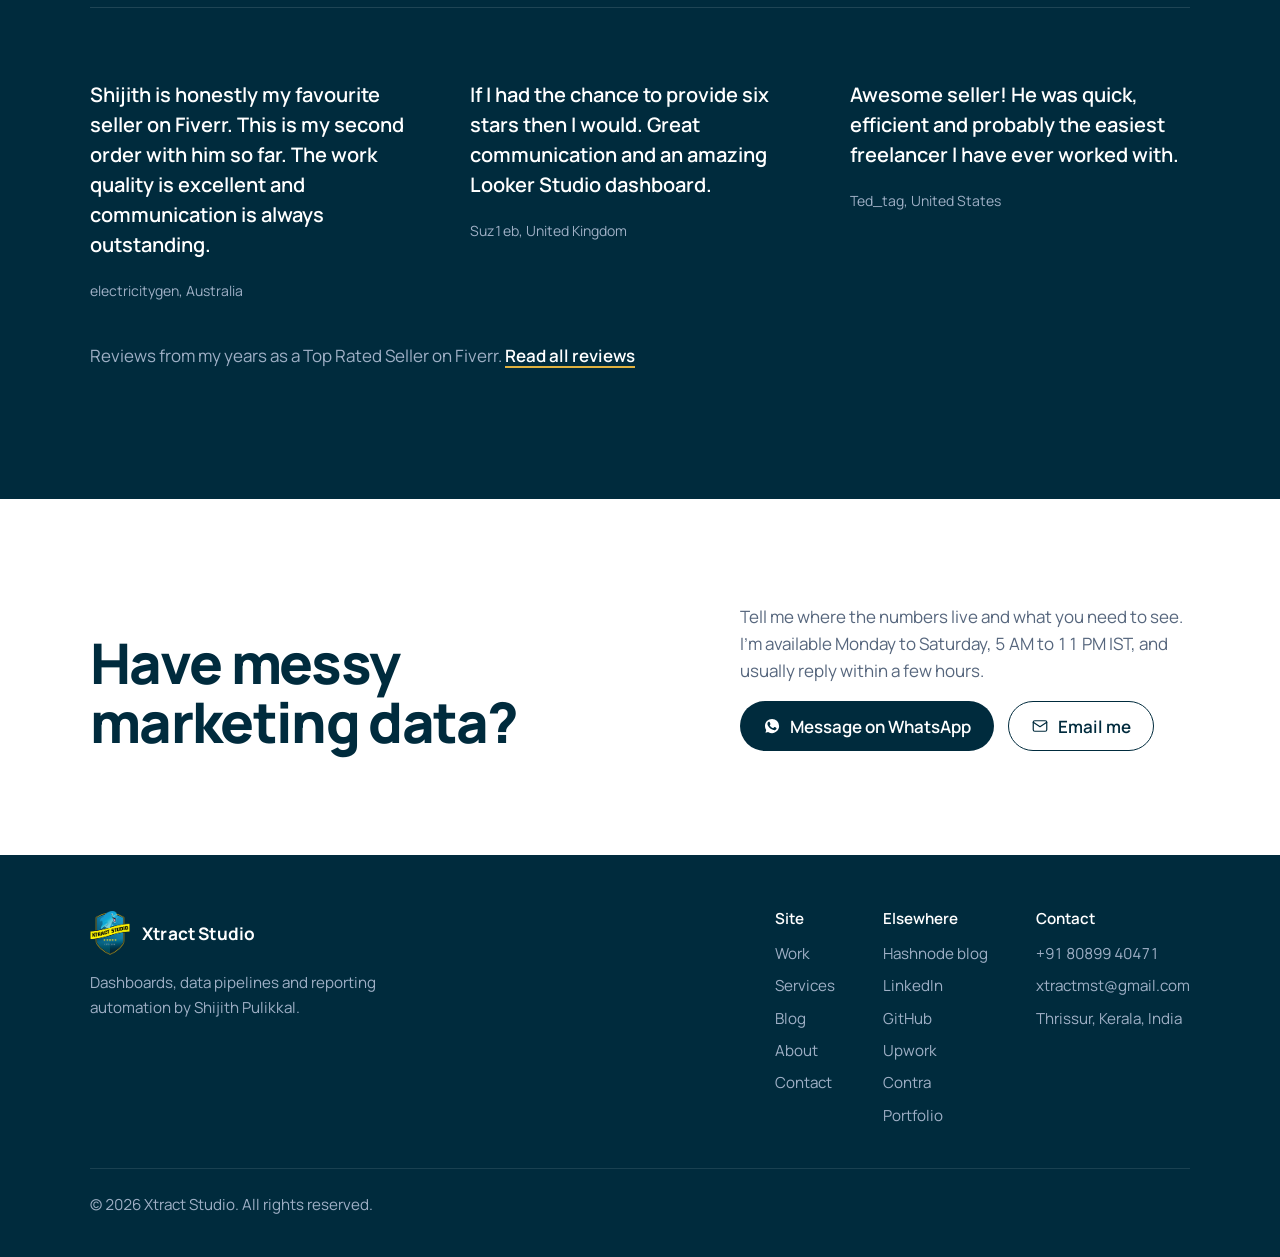
==== commit c0b30800: "Replace Google Sheets tab with eight shared dashboards - Athlete, Amazon, Support & SLA, Investment," ====
--- a/index.html
+++ b/index.html
@@ -904,66 +904,66 @@
         <div class="work-panel" id="panel-sheets" role="tabpanel" aria-labelledby="tab-sheets" hidden>
           <ul class="work-grid" style="margin-top:2rem">
             <li class="work-item" data-cats="sheets">
-              <a href="images/apps/sheets-google-sheets-dashboard-a1.webp" target="_blank" rel="noopener">
-                <figure>
-                  <div class="work-thumb"><img src="images/apps/sheets-google-sheets-dashboard-a1.webp" alt="Google Sheets Dashboard A1 Google Sheets dashboard by Xtract Studio" loading="lazy" width="1600" height="860" /></div>
-                  <figcaption><span class="t">Google Sheets Dashboard A1</span><span class="c">Google Sheets</span></figcaption>
+              <a href="https://docs.google.com/spreadsheets/d/148MZrdxeWYMEH7AKLArhD5hUGlcPi6W16_lyO41UZZM/edit#gid=1191663282" target="_blank" rel="noopener">
+                <figure>
+                  <div class="work-thumb"><img src="images/gsheets/athlete-dashboard.webp" alt="Athlete Performance Dashboard Google Sheets dashboard by Xtract Studio" loading="lazy" width="876" height="657" /></div>
+                  <figcaption><span class="t">Athlete Performance Dashboard</span><span class="c">Sports analytics</span></figcaption>
                 </figure>
               </a>
             </li>
             <li class="work-item" data-cats="sheets">
-              <a href="images/apps/sheets-google-sheets-dashboard-a2.webp" target="_blank" rel="noopener">
-                <figure>
-                  <div class="work-thumb"><img src="images/apps/sheets-google-sheets-dashboard-a2.webp" alt="Google Sheets Dashboard A2 Google Sheets dashboard by Xtract Studio" loading="lazy" width="1600" height="862" /></div>
-                  <figcaption><span class="t">Google Sheets Dashboard A2</span><span class="c">Google Sheets</span></figcaption>
+              <a href="https://docs.google.com/spreadsheets/d/1jvAsLbiYDqpbjCzxKuaanxTl4XU4EQICYwWdvEYJWmI/edit#gid=178770277" target="_blank" rel="noopener">
+                <figure>
+                  <div class="work-thumb"><img src="images/gsheets/amazon-sales-dashboard.webp" alt="Amazon Sales Dashboard Google Sheets dashboard by Xtract Studio" loading="lazy" width="925" height="694" /></div>
+                  <figcaption><span class="t">Amazon Sales Dashboard</span><span class="c">E-commerce</span></figcaption>
                 </figure>
               </a>
             </li>
             <li class="work-item" data-cats="sheets">
-              <a href="images/apps/sheets-google-sheets-dashboard-a3.webp" target="_blank" rel="noopener">
-                <figure>
-                  <div class="work-thumb"><img src="images/apps/sheets-google-sheets-dashboard-a3.webp" alt="Google Sheets Dashboard A3 Google Sheets dashboard by Xtract Studio" loading="lazy" width="1600" height="863" /></div>
-                  <figcaption><span class="t">Google Sheets Dashboard A3</span><span class="c">Google Sheets</span></figcaption>
+              <a href="https://docs.google.com/spreadsheets/d/1S6d-eiJN6xI1XK_2ljgLpVbtrwb5ginni9OfyW0kFS0/edit#gid=1991619329" target="_blank" rel="noopener">
+                <figure>
+                  <div class="work-thumb"><img src="images/gsheets/customer-support-sla-dashboard.webp" alt="Customer Support and SLA Dashboard Google Sheets dashboard by Xtract Studio" loading="lazy" width="863" height="647" /></div>
+                  <figcaption><span class="t">Customer Support &amp; SLA Dashboard</span><span class="c">Customer support</span></figcaption>
                 </figure>
               </a>
             </li>
             <li class="work-item" data-cats="sheets">
-              <a href="images/apps/sheets-google-sheets-dashboard-a4.webp" target="_blank" rel="noopener">
-                <figure>
-                  <div class="work-thumb"><img src="images/apps/sheets-google-sheets-dashboard-a4.webp" alt="Google Sheets Dashboard A4 Google Sheets dashboard by Xtract Studio" loading="lazy" width="1600" height="863" /></div>
-                  <figcaption><span class="t">Google Sheets Dashboard A4</span><span class="c">Google Sheets</span></figcaption>
+              <a href="https://docs.google.com/spreadsheets/d/1DPAmWaJb5gSL17YCM9jvThYCvQar7nbsKksNuhh2HcY/edit#gid=2137339386" target="_blank" rel="noopener">
+                <figure>
+                  <div class="work-thumb"><img src="images/gsheets/investment-portfolio-dashboard.webp" alt="Investment Portfolio Dashboard Google Sheets dashboard by Xtract Studio" loading="lazy" width="863" height="647" /></div>
+                  <figcaption><span class="t">Investment Portfolio Dashboard</span><span class="c">Finance</span></figcaption>
                 </figure>
               </a>
             </li>
             <li class="work-item" data-cats="sheets">
-              <a href="images/apps/sheets-google-sheets-dashboard-b1.webp" target="_blank" rel="noopener">
-                <figure>
-                  <div class="work-thumb"><img src="images/apps/sheets-google-sheets-dashboard-b1.webp" alt="Google Sheets Dashboard B1 Google Sheets dashboard by Xtract Studio" loading="lazy" width="1600" height="863" /></div>
-                  <figcaption><span class="t">Google Sheets Dashboard B1</span><span class="c">Google Sheets</span></figcaption>
+              <a href="https://docs.google.com/spreadsheets/d/1sJ3NKWFo-5CrV5QZi4VqKbGhL-_yh6kWY4MooHCyn5A/edit#gid=1555502066" target="_blank" rel="noopener">
+                <figure>
+                  <div class="work-thumb"><img src="images/gsheets/rental-portfolio-dashboard.webp" alt="Rental Portfolio Dashboard Google Sheets dashboard by Xtract Studio" loading="lazy" width="863" height="647" /></div>
+                  <figcaption><span class="t">Rental Portfolio Dashboard</span><span class="c">Real estate</span></figcaption>
                 </figure>
               </a>
             </li>
             <li class="work-item" data-cats="sheets">
-              <a href="images/apps/sheets-google-sheets-dashboard-b2.webp" target="_blank" rel="noopener">
-                <figure>
-                  <div class="work-thumb"><img src="images/apps/sheets-google-sheets-dashboard-b2.webp" alt="Google Sheets Dashboard B2 Google Sheets dashboard by Xtract Studio" loading="lazy" width="1600" height="863" /></div>
-                  <figcaption><span class="t">Google Sheets Dashboard B2</span><span class="c">Google Sheets</span></figcaption>
+              <a href="https://docs.google.com/spreadsheets/d/16tYDLn2ILmnUENj4OM8GTdi2GBWWpZqmyLvO5xy78Tw/edit#gid=1234994215" target="_blank" rel="noopener">
+                <figure>
+                  <div class="work-thumb"><img src="images/gsheets/clinic-operations-dashboard.webp" alt="Clinic Operations Dashboard Google Sheets dashboard by Xtract Studio" loading="lazy" width="863" height="647" /></div>
+                  <figcaption><span class="t">Clinic Operations Dashboard</span><span class="c">Healthcare</span></figcaption>
                 </figure>
               </a>
             </li>
             <li class="work-item" data-cats="sheets">
-              <a href="images/apps/sheets-google-sheets-dashboard-b3.webp" target="_blank" rel="noopener">
-                <figure>
-                  <div class="work-thumb"><img src="images/apps/sheets-google-sheets-dashboard-b3.webp" alt="Google Sheets Dashboard B3 Google Sheets dashboard by Xtract Studio" loading="lazy" width="1600" height="862" /></div>
-                  <figcaption><span class="t">Google Sheets Dashboard B3</span><span class="c">Google Sheets</span></figcaption>
+              <a href="https://docs.google.com/spreadsheets/d/1XHnNtiKfLK5yOk58Nzc0MVNXfGrk8zV0V3KWD5LyeO0/edit#gid=110431686" target="_blank" rel="noopener">
+                <figure>
+                  <div class="work-thumb"><img src="images/gsheets/restaurant-performance-dashboard.webp" alt="Restaurant Performance Dashboard Google Sheets dashboard by Xtract Studio" loading="lazy" width="863" height="647" /></div>
+                  <figcaption><span class="t">Restaurant Performance Dashboard</span><span class="c">Hospitality</span></figcaption>
                 </figure>
               </a>
             </li>
             <li class="work-item" data-cats="sheets">
-              <a href="images/apps/sheets-google-sheets-dashboard-b4.webp" target="_blank" rel="noopener">
-                <figure>
-                  <div class="work-thumb"><img src="images/apps/sheets-google-sheets-dashboard-b4.webp" alt="Google Sheets Dashboard B4 Google Sheets dashboard by Xtract Studio" loading="lazy" width="1600" height="863" /></div>
-                  <figcaption><span class="t">Google Sheets Dashboard B4</span><span class="c">Google Sheets</span></figcaption>
+              <a href="https://docs.google.com/spreadsheets/d/1l1nPyo3C36aT-voNbv-BpdOf0rLnOknozHw9q6axFaE/edit#gid=1965805836" target="_blank" rel="noopener">
+                <figure>
+                  <div class="work-thumb"><img src="images/gsheets/lead-generation-dashboard.webp" alt="Lead Generation Dashboard Google Sheets dashboard by Xtract Studio" loading="lazy" width="863" height="647" /></div>
+                  <figcaption><span class="t">Lead Generation Dashboard</span><span class="c">Lead generation</span></figcaption>
                 </figure>
               </a>
             </li>
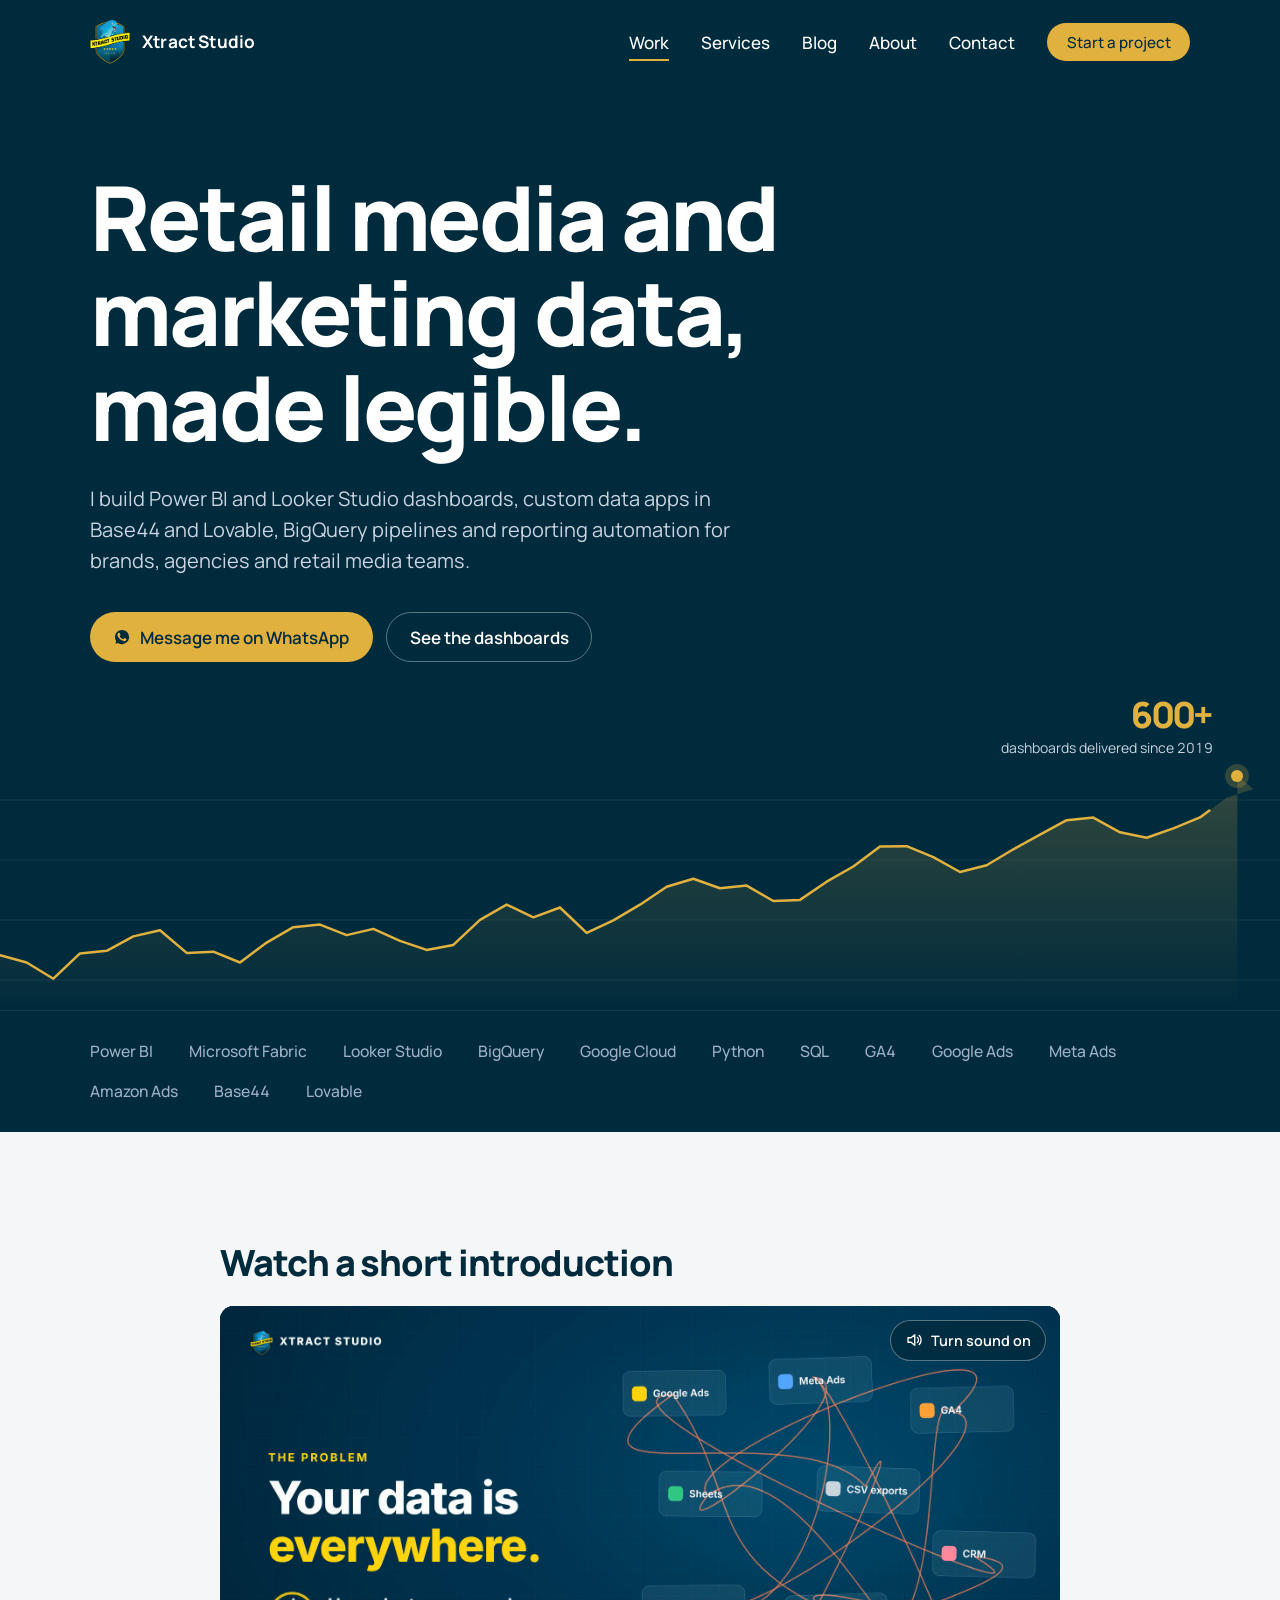
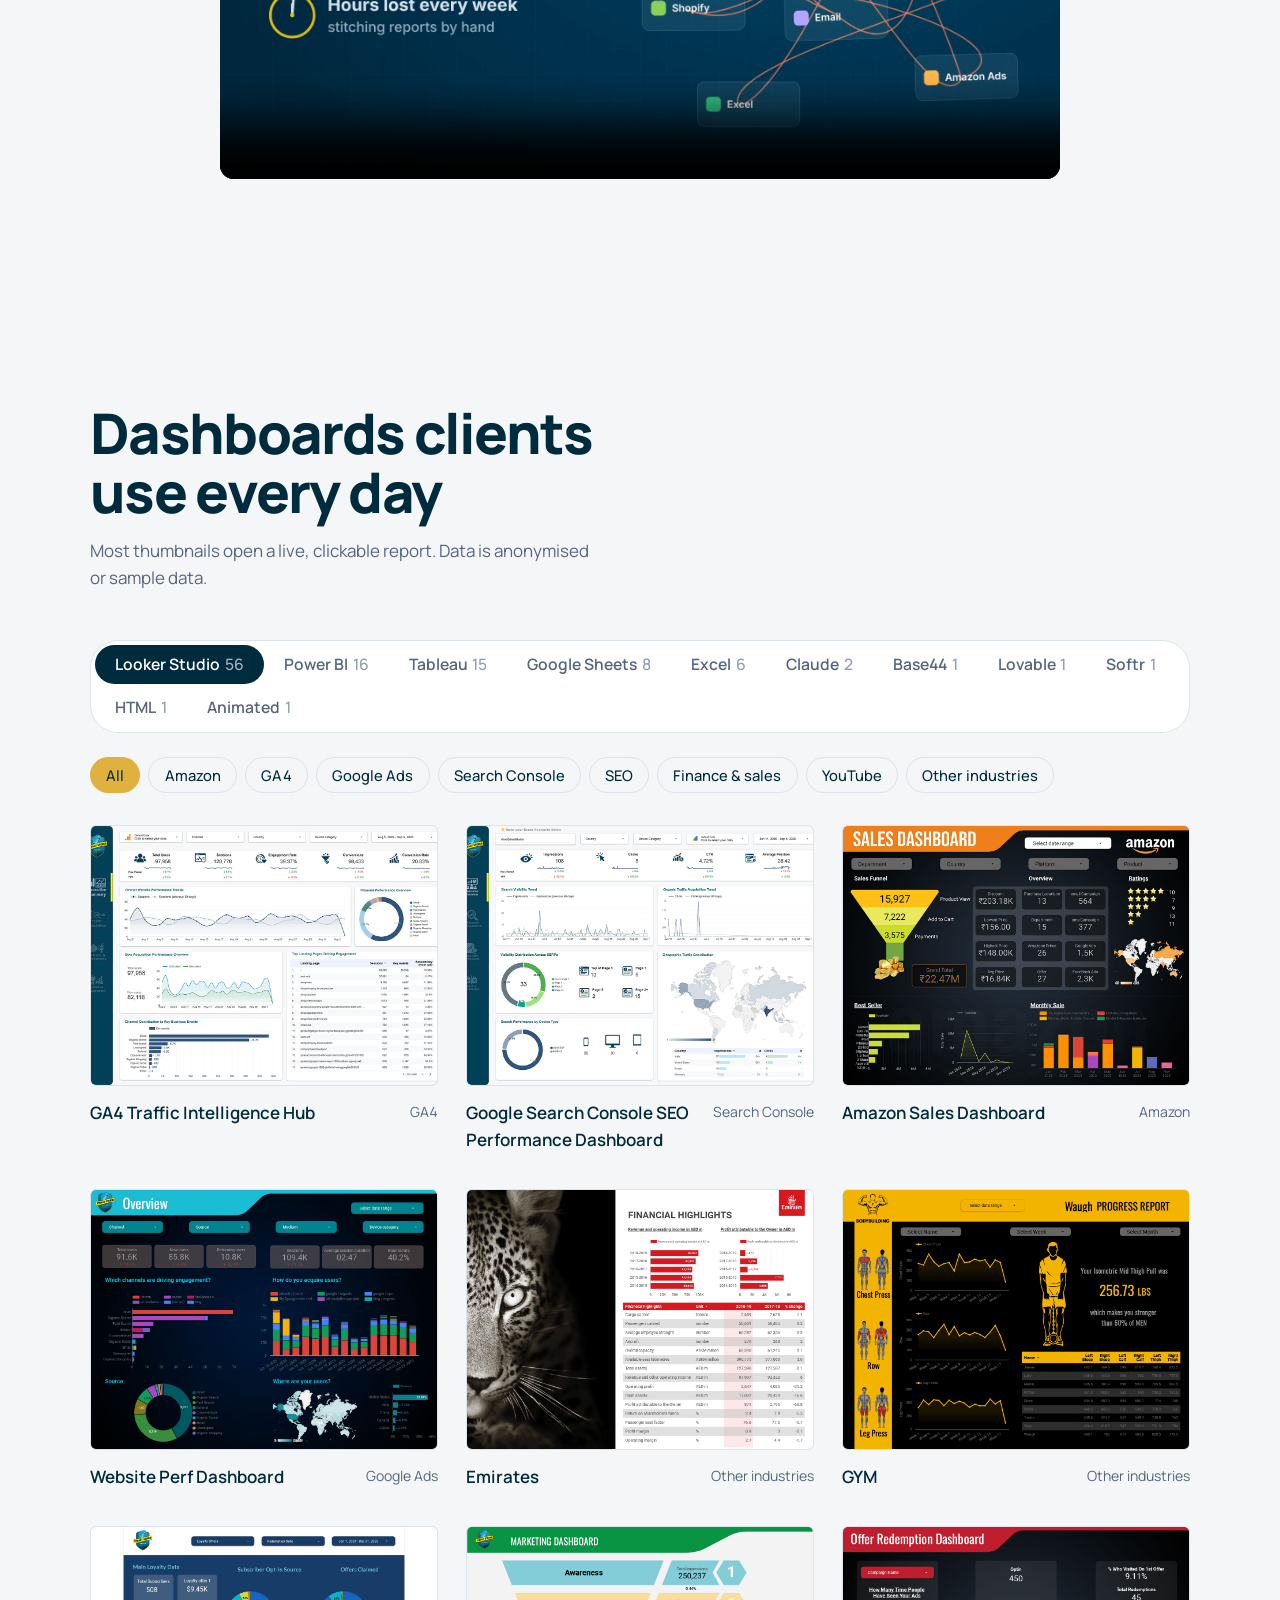
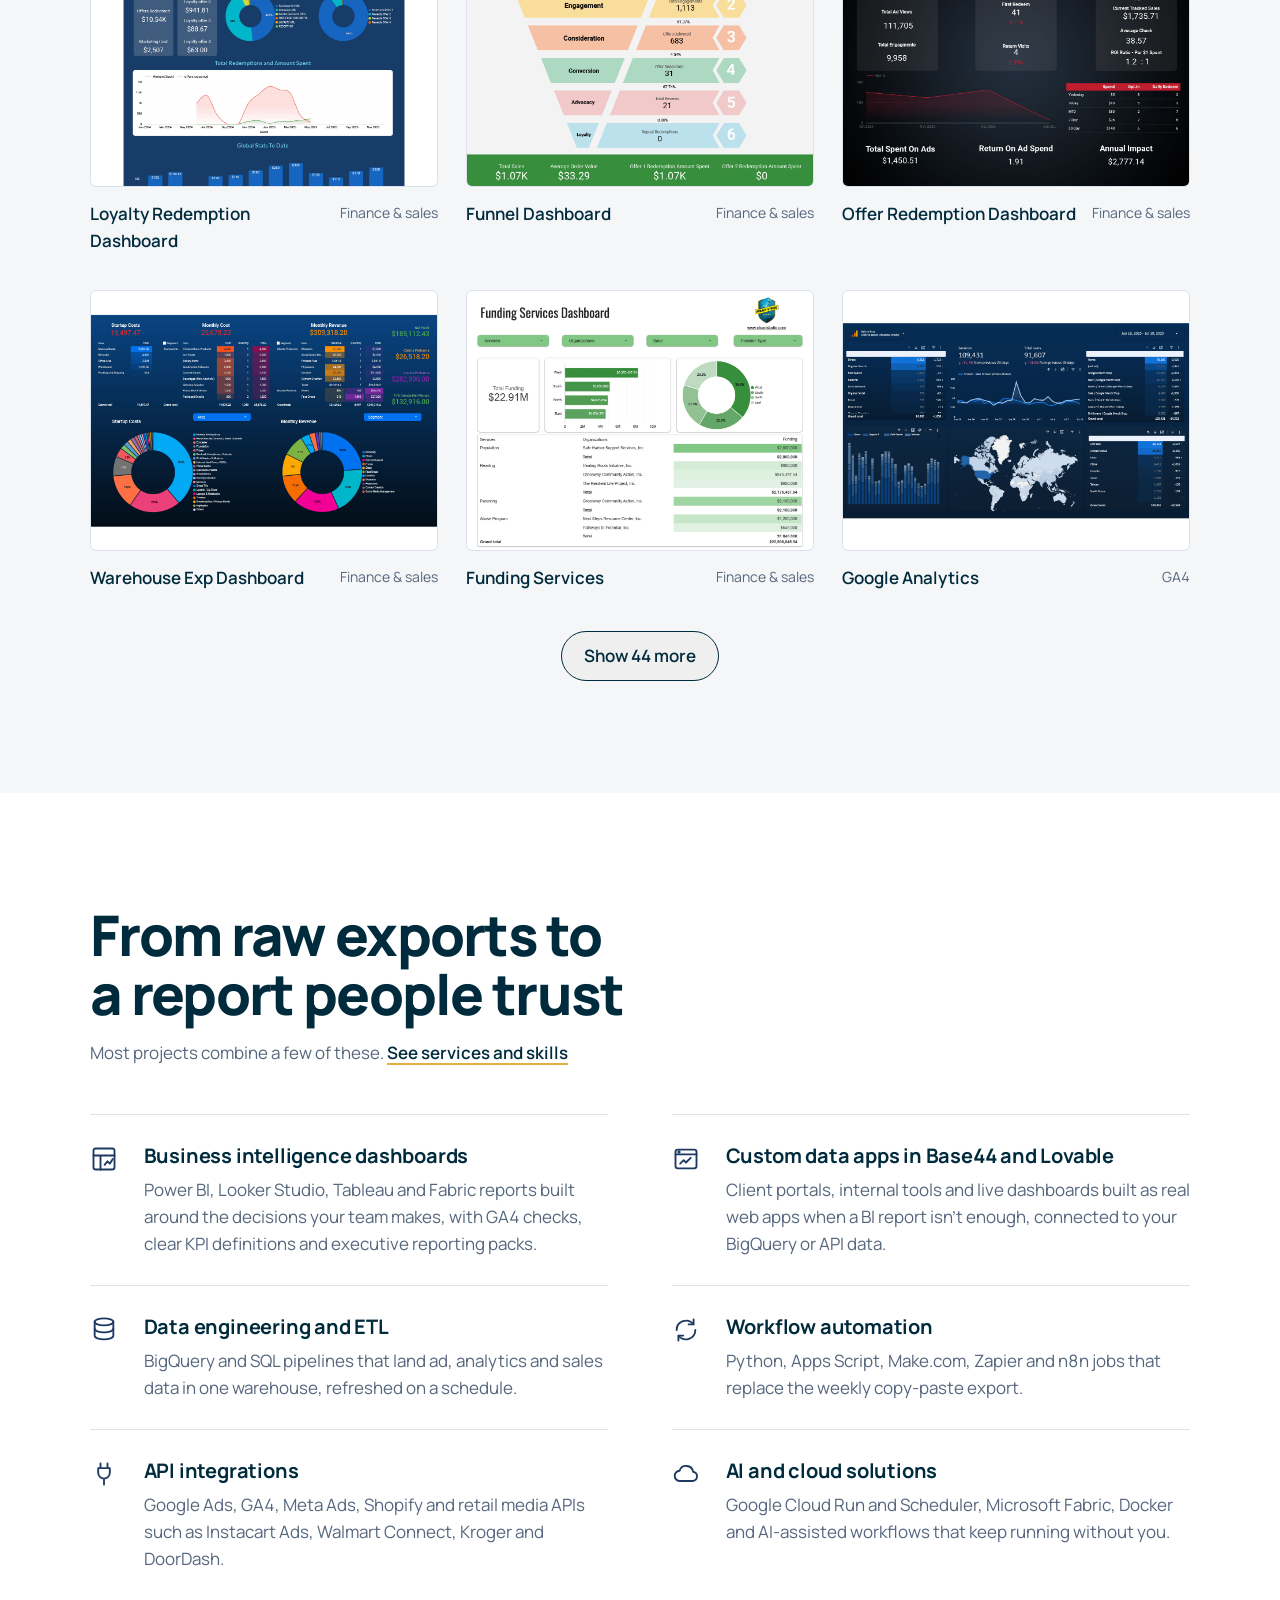
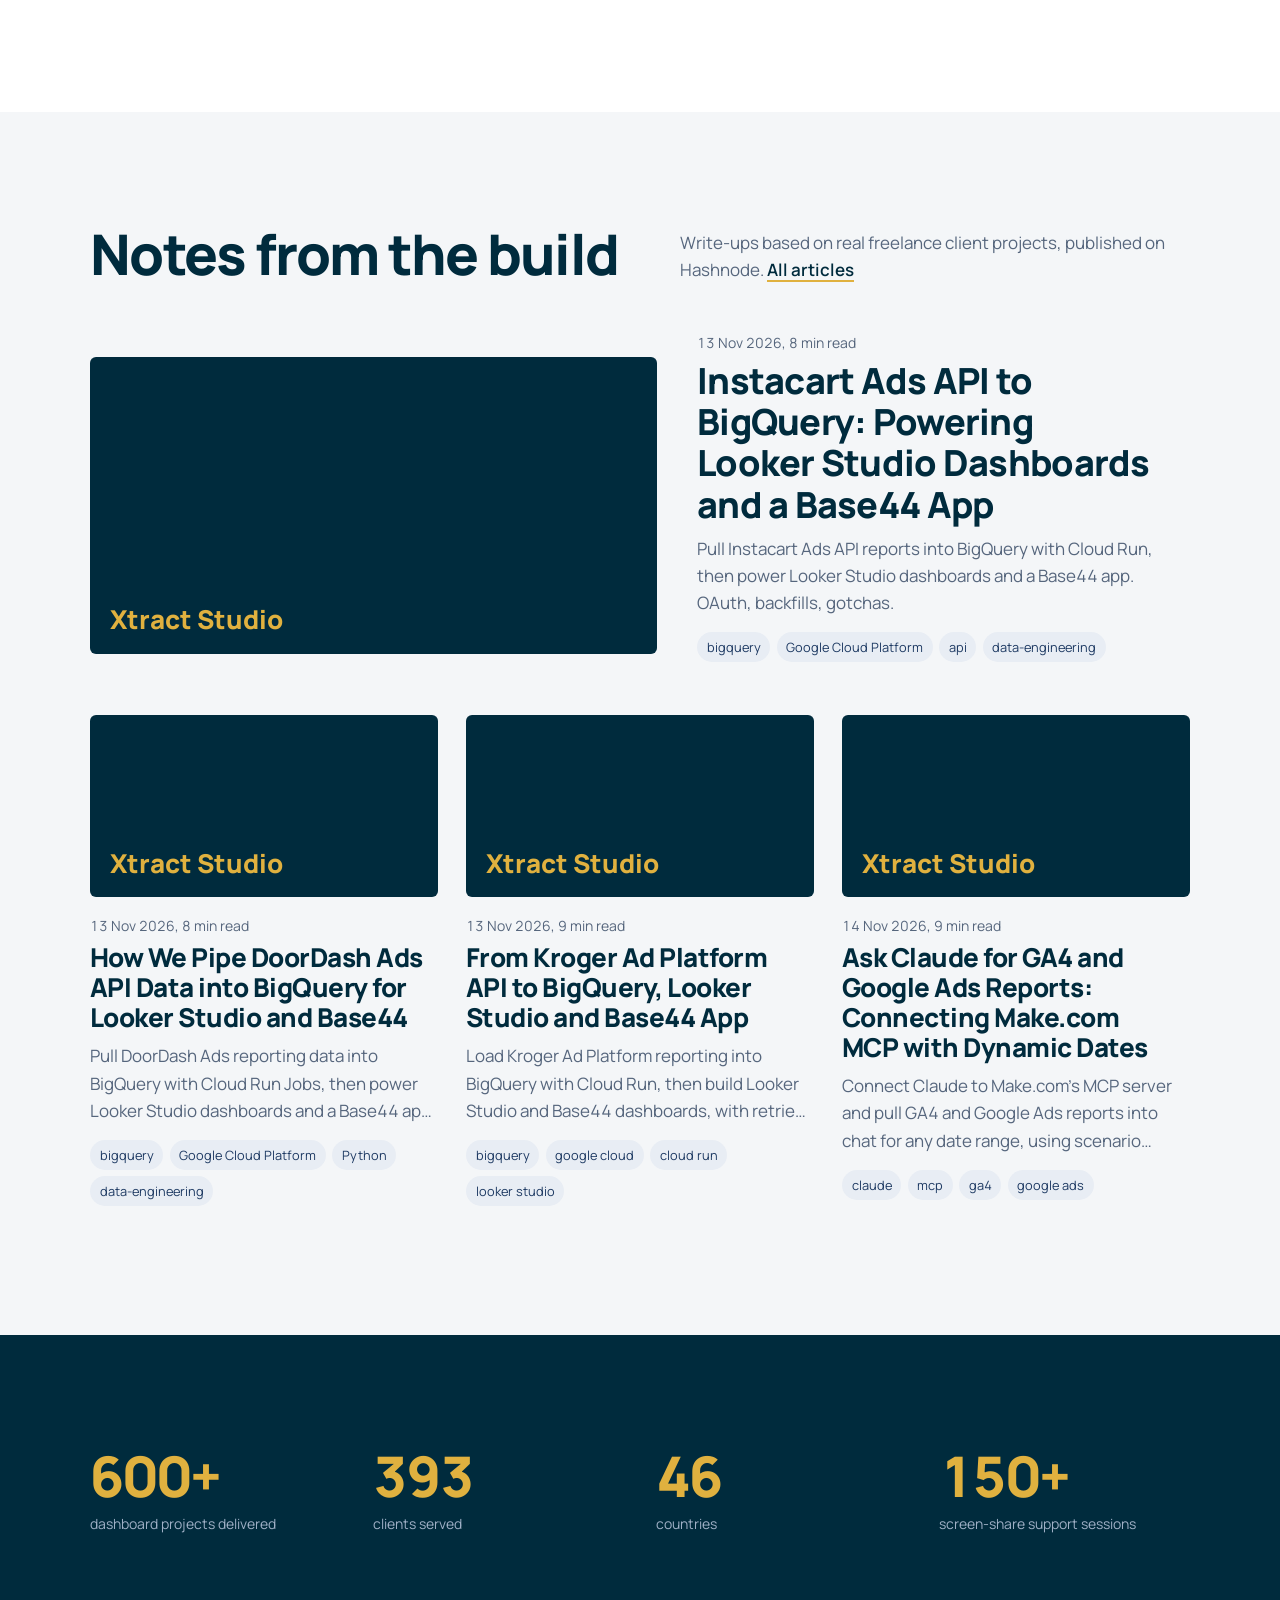
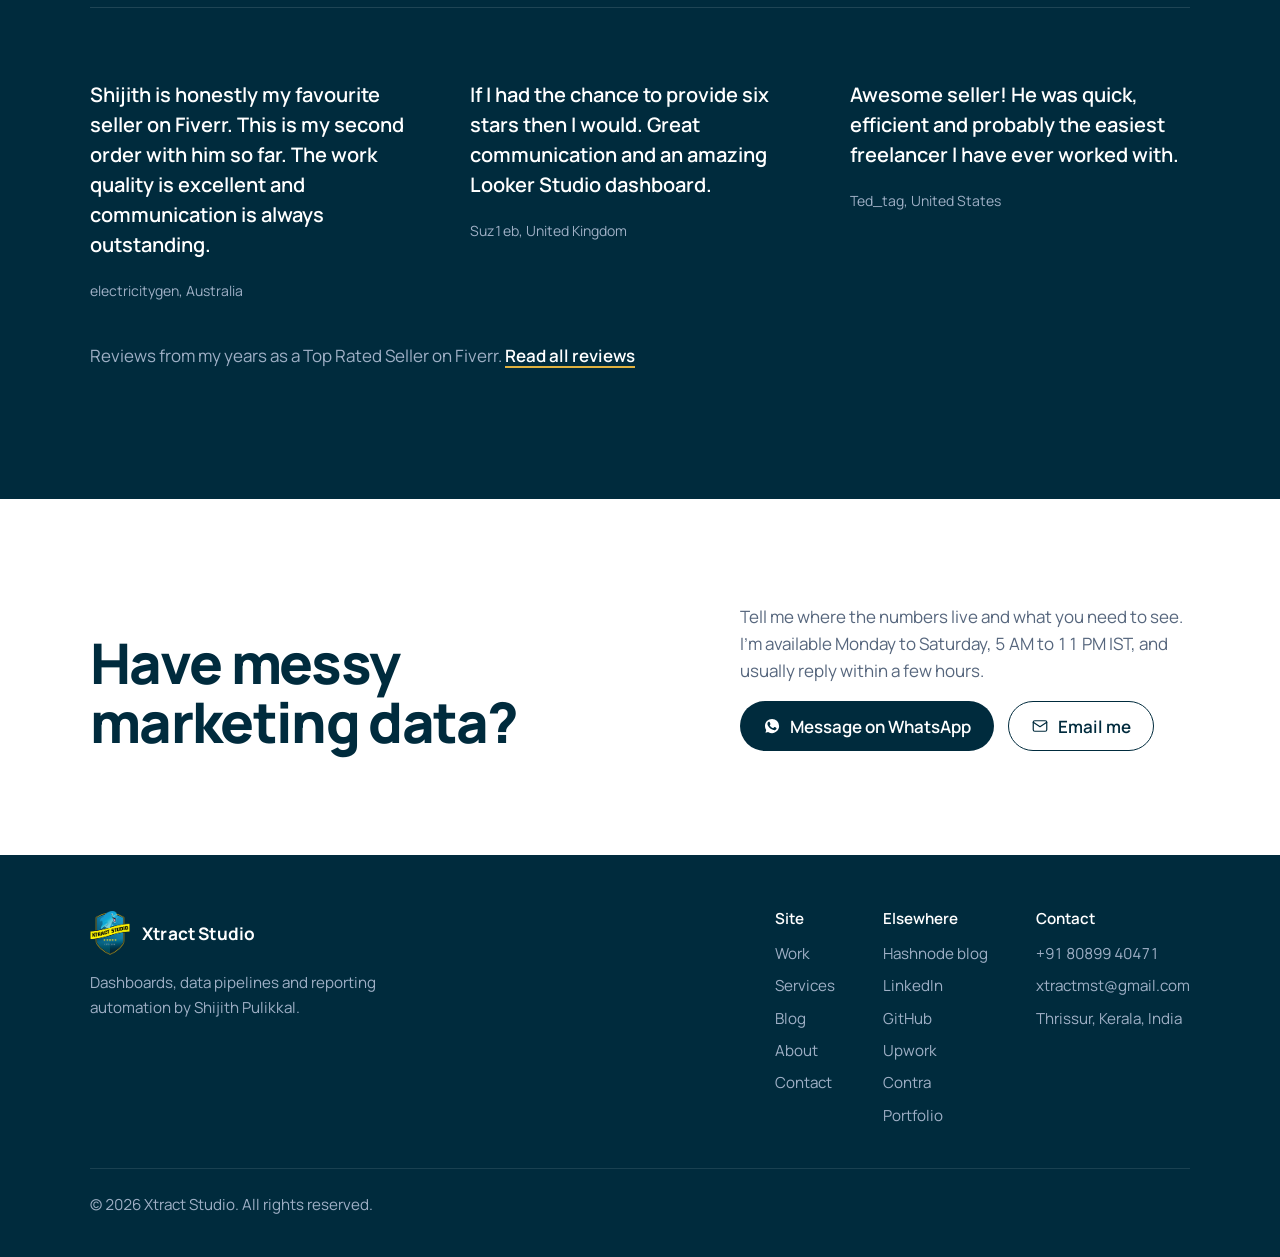
==== commit 0b472b31: "Google Sheets cards open a big view with a Request access button Request access opens WhatsApp with " ====
--- a/index.html
+++ b/index.html
@@ -904,7 +904,7 @@
         <div class="work-panel" id="panel-sheets" role="tabpanel" aria-labelledby="tab-sheets" hidden>
           <ul class="work-grid" style="margin-top:2rem">
             <li class="work-item" data-cats="sheets">
-              <a href="https://docs.google.com/spreadsheets/d/148MZrdxeWYMEH7AKLArhD5hUGlcPi6W16_lyO41UZZM/edit#gid=1191663282" target="_blank" rel="noopener">
+              <a href="images/gsheets/full/athlete-dashboard.webp" target="_blank" rel="noopener" data-sheet-view data-request="https://wa.me/918089940471?text=Hi%20Shijith%2C%20I%27d%20like%20access%20to%20the%20Athlete%20Performance%20Dashboard%20%28Google%20Sheets%29.">
                 <figure>
                   <div class="work-thumb"><img src="images/gsheets/athlete-dashboard.webp" alt="Athlete Performance Dashboard Google Sheets dashboard by Xtract Studio" loading="lazy" width="876" height="657" /></div>
                   <figcaption><span class="t">Athlete Performance Dashboard</span><span class="c">Sports analytics</span></figcaption>
@@ -912,7 +912,7 @@
               </a>
             </li>
             <li class="work-item" data-cats="sheets">
-              <a href="https://docs.google.com/spreadsheets/d/1jvAsLbiYDqpbjCzxKuaanxTl4XU4EQICYwWdvEYJWmI/edit#gid=178770277" target="_blank" rel="noopener">
+              <a href="images/gsheets/full/amazon-sales-dashboard.webp" target="_blank" rel="noopener" data-sheet-view data-request="https://wa.me/918089940471?text=Hi%20Shijith%2C%20I%27d%20like%20access%20to%20the%20Amazon%20Sales%20Dashboard%20%28Google%20Sheets%29.">
                 <figure>
                   <div class="work-thumb"><img src="images/gsheets/amazon-sales-dashboard.webp" alt="Amazon Sales Dashboard Google Sheets dashboard by Xtract Studio" loading="lazy" width="925" height="694" /></div>
                   <figcaption><span class="t">Amazon Sales Dashboard</span><span class="c">E-commerce</span></figcaption>
@@ -920,7 +920,7 @@
               </a>
             </li>
             <li class="work-item" data-cats="sheets">
-              <a href="https://docs.google.com/spreadsheets/d/1S6d-eiJN6xI1XK_2ljgLpVbtrwb5ginni9OfyW0kFS0/edit#gid=1991619329" target="_blank" rel="noopener">
+              <a href="images/gsheets/full/customer-support-sla-dashboard.webp" target="_blank" rel="noopener" data-sheet-view data-request="https://wa.me/918089940471?text=Hi%20Shijith%2C%20I%27d%20like%20access%20to%20the%20Customer%20Support%20%26%20SLA%20Dashboard%20%28Google%20Sheets%29.">
                 <figure>
                   <div class="work-thumb"><img src="images/gsheets/customer-support-sla-dashboard.webp" alt="Customer Support and SLA Dashboard Google Sheets dashboard by Xtract Studio" loading="lazy" width="863" height="647" /></div>
                   <figcaption><span class="t">Customer Support &amp; SLA Dashboard</span><span class="c">Customer support</span></figcaption>
@@ -928,7 +928,7 @@
               </a>
             </li>
             <li class="work-item" data-cats="sheets">
-              <a href="https://docs.google.com/spreadsheets/d/1DPAmWaJb5gSL17YCM9jvThYCvQar7nbsKksNuhh2HcY/edit#gid=2137339386" target="_blank" rel="noopener">
+              <a href="images/gsheets/full/investment-portfolio-dashboard.webp" target="_blank" rel="noopener" data-sheet-view data-request="https://wa.me/918089940471?text=Hi%20Shijith%2C%20I%27d%20like%20access%20to%20the%20Investment%20Portfolio%20Dashboard%20%28Google%20Sheets%29.">
                 <figure>
                   <div class="work-thumb"><img src="images/gsheets/investment-portfolio-dashboard.webp" alt="Investment Portfolio Dashboard Google Sheets dashboard by Xtract Studio" loading="lazy" width="863" height="647" /></div>
                   <figcaption><span class="t">Investment Portfolio Dashboard</span><span class="c">Finance</span></figcaption>
@@ -936,7 +936,7 @@
               </a>
             </li>
             <li class="work-item" data-cats="sheets">
-              <a href="https://docs.google.com/spreadsheets/d/1sJ3NKWFo-5CrV5QZi4VqKbGhL-_yh6kWY4MooHCyn5A/edit#gid=1555502066" target="_blank" rel="noopener">
+              <a href="images/gsheets/full/rental-portfolio-dashboard.webp" target="_blank" rel="noopener" data-sheet-view data-request="https://wa.me/918089940471?text=Hi%20Shijith%2C%20I%27d%20like%20access%20to%20the%20Rental%20Portfolio%20Dashboard%20%28Google%20Sheets%29.">
                 <figure>
                   <div class="work-thumb"><img src="images/gsheets/rental-portfolio-dashboard.webp" alt="Rental Portfolio Dashboard Google Sheets dashboard by Xtract Studio" loading="lazy" width="863" height="647" /></div>
                   <figcaption><span class="t">Rental Portfolio Dashboard</span><span class="c">Real estate</span></figcaption>
@@ -944,7 +944,7 @@
               </a>
             </li>
             <li class="work-item" data-cats="sheets">
-              <a href="https://docs.google.com/spreadsheets/d/16tYDLn2ILmnUENj4OM8GTdi2GBWWpZqmyLvO5xy78Tw/edit#gid=1234994215" target="_blank" rel="noopener">
+              <a href="images/gsheets/full/clinic-operations-dashboard.webp" target="_blank" rel="noopener" data-sheet-view data-request="https://wa.me/918089940471?text=Hi%20Shijith%2C%20I%27d%20like%20access%20to%20the%20Clinic%20Operations%20Dashboard%20%28Google%20Sheets%29.">
                 <figure>
                   <div class="work-thumb"><img src="images/gsheets/clinic-operations-dashboard.webp" alt="Clinic Operations Dashboard Google Sheets dashboard by Xtract Studio" loading="lazy" width="863" height="647" /></div>
                   <figcaption><span class="t">Clinic Operations Dashboard</span><span class="c">Healthcare</span></figcaption>
@@ -952,7 +952,7 @@
               </a>
             </li>
             <li class="work-item" data-cats="sheets">
-              <a href="https://docs.google.com/spreadsheets/d/1XHnNtiKfLK5yOk58Nzc0MVNXfGrk8zV0V3KWD5LyeO0/edit#gid=110431686" target="_blank" rel="noopener">
+              <a href="images/gsheets/full/restaurant-performance-dashboard.webp" target="_blank" rel="noopener" data-sheet-view data-request="https://wa.me/918089940471?text=Hi%20Shijith%2C%20I%27d%20like%20access%20to%20the%20Restaurant%20Performance%20Dashboard%20%28Google%20Sheets%29.">
                 <figure>
                   <div class="work-thumb"><img src="images/gsheets/restaurant-performance-dashboard.webp" alt="Restaurant Performance Dashboard Google Sheets dashboard by Xtract Studio" loading="lazy" width="863" height="647" /></div>
                   <figcaption><span class="t">Restaurant Performance Dashboard</span><span class="c">Hospitality</span></figcaption>
@@ -960,7 +960,7 @@
               </a>
             </li>
             <li class="work-item" data-cats="sheets">
-              <a href="https://docs.google.com/spreadsheets/d/1l1nPyo3C36aT-voNbv-BpdOf0rLnOknozHw9q6axFaE/edit#gid=1965805836" target="_blank" rel="noopener">
+              <a href="images/gsheets/full/lead-generation-dashboard.webp" target="_blank" rel="noopener" data-sheet-view data-request="https://wa.me/918089940471?text=Hi%20Shijith%2C%20I%27d%20like%20access%20to%20the%20Lead%20Generation%20Dashboard%20%28Google%20Sheets%29.">
                 <figure>
                   <div class="work-thumb"><img src="images/gsheets/lead-generation-dashboard.webp" alt="Lead Generation Dashboard Google Sheets dashboard by Xtract Studio" loading="lazy" width="863" height="647" /></div>
                   <figcaption><span class="t">Lead Generation Dashboard</span><span class="c">Lead generation</span></figcaption>
@@ -1157,6 +1157,16 @@
         <button type="button" class="excel-modal-close" aria-label="Close">&times;</button>
       </div>
       <div class="excel-modal-frame"><p class="excel-modal-loading">Loading the live workbook in Excel for the web&hellip; this takes about 15 seconds.</p></div>
+    </div>
+  </div>
+  <div class="excel-modal sheet-modal" id="sheet-modal" role="dialog" aria-modal="true" aria-labelledby="sheet-modal-title" hidden>
+    <div class="excel-modal-box">
+      <div class="excel-modal-head">
+        <h3 id="sheet-modal-title">Google Sheets dashboard</h3>
+        <a class="btn btn-gold sheet-request" id="sheet-modal-request" href="#" target="_blank" rel="noopener">Request access</a>
+        <button type="button" class="excel-modal-close" aria-label="Close">&times;</button>
+      </div>
+      <div class="sheet-modal-body"><img id="sheet-modal-img" src="" alt="" /></div>
     </div>
   </div>
   </main>
--- a/css/site.css
+++ b/css/site.css
@@ -210,6 +210,12 @@
 .excel-modal-frame iframe { position: absolute; inset: 0; width: 100%; height: 100%; border: 0; }
 .excel-modal-loading { position: absolute; inset: 0; display: grid; place-items: center; margin: 0; padding: 1rem; text-align: center; color: var(--slate); }
 body.modal-open { overflow: hidden; }
+/* Google Sheets big view */
+.sheet-modal .excel-modal-box { height: auto; max-height: 100%; }
+.sheet-modal-body { overflow: auto; background: var(--porcelain); padding: 1rem; }
+.sheet-modal-body img { display: block; width: 100%; height: auto; border-radius: var(--radius-sm); border: 1px solid var(--mist); }
+.sheet-request { padding: .55rem 1.1rem; font-size: var(--step--1); white-space: nowrap; }
+
 @media (max-width: 560px) { .excel-modal-head .text-link { display: none; } }
 
 .work-more[hidden] { display: none; }
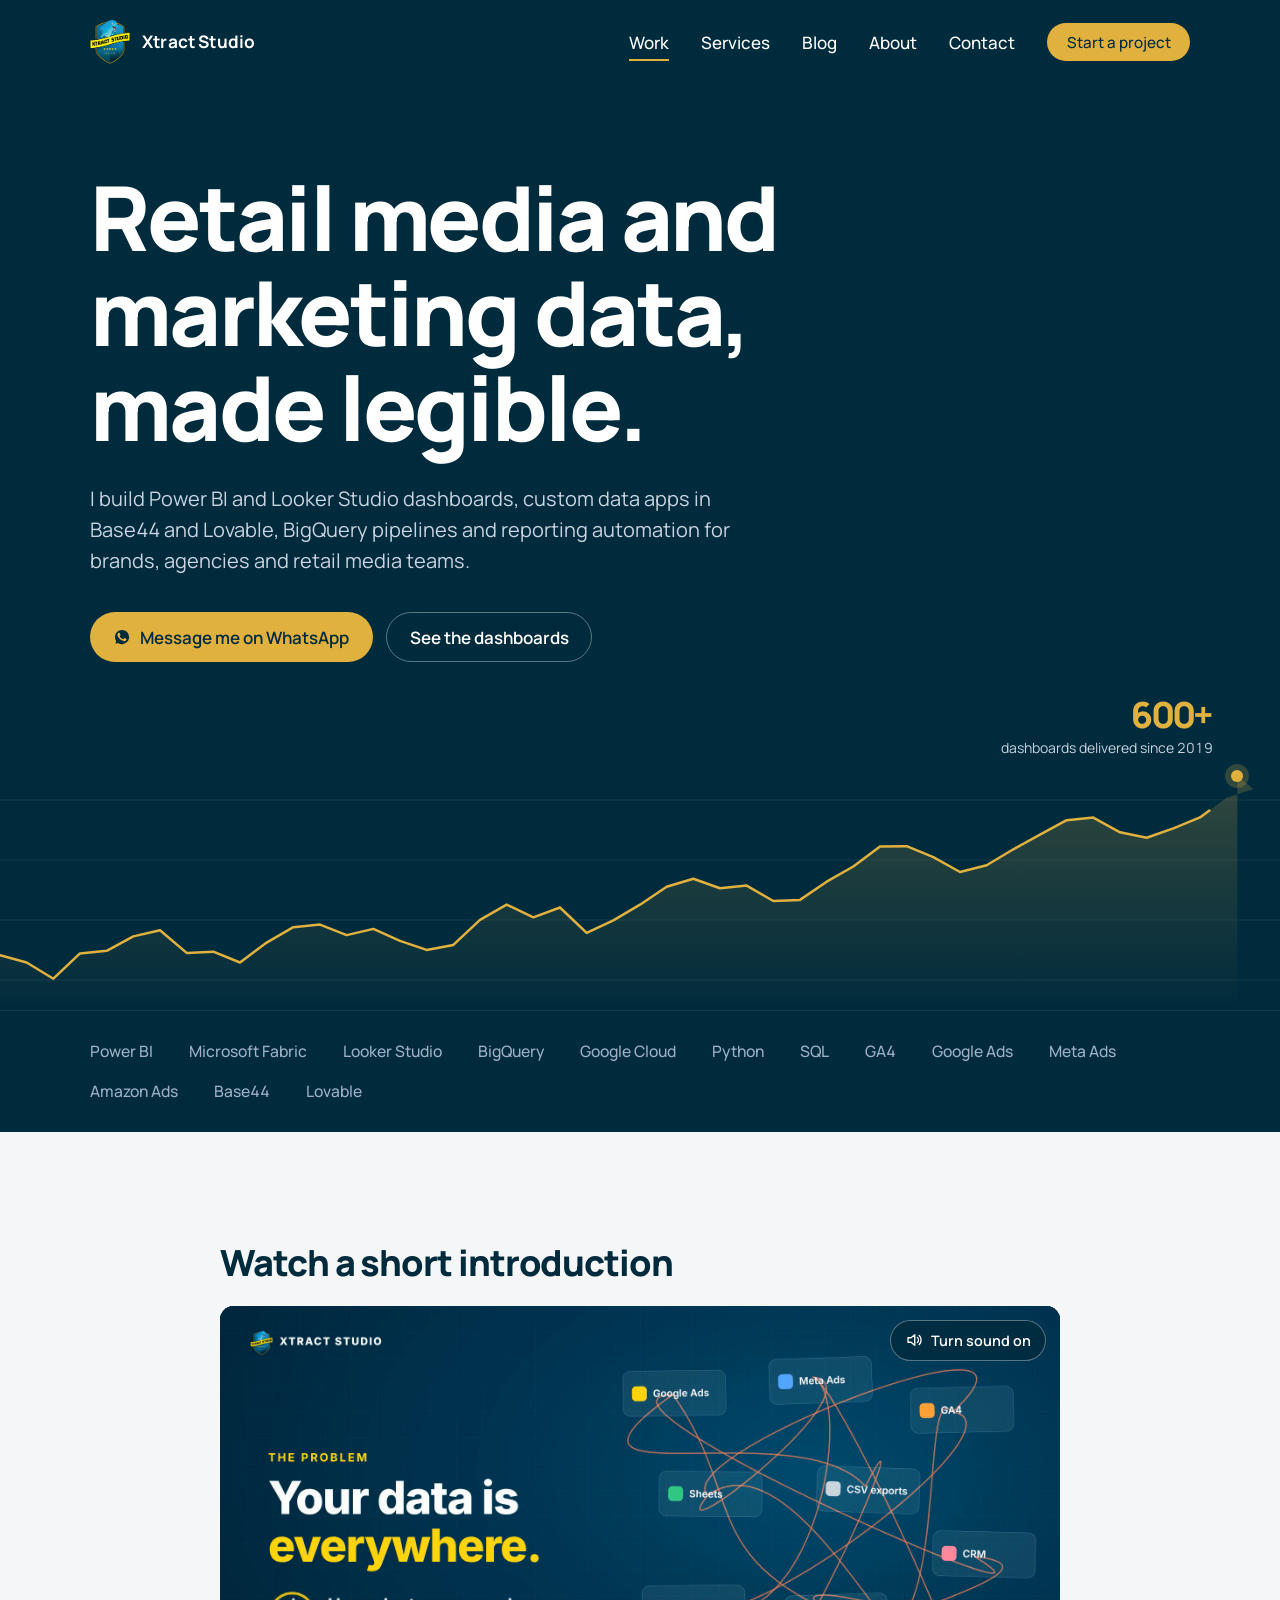
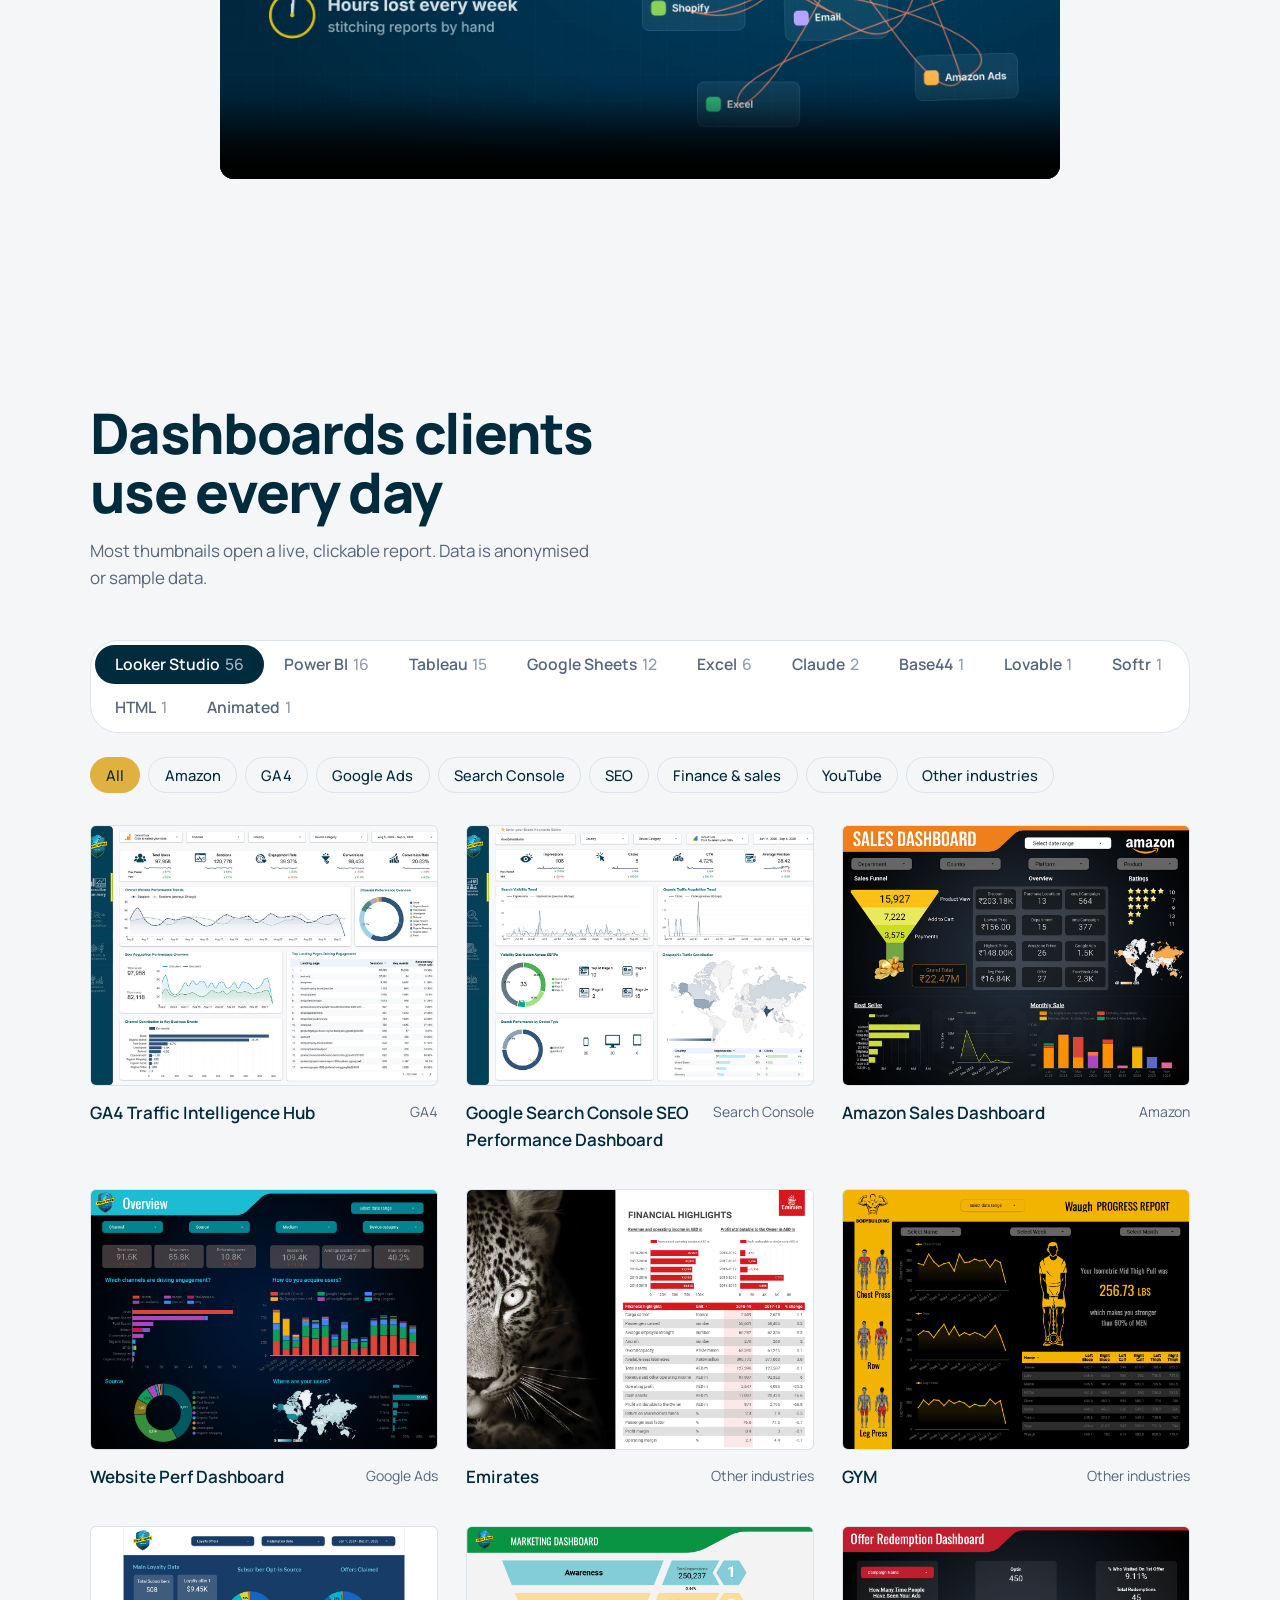
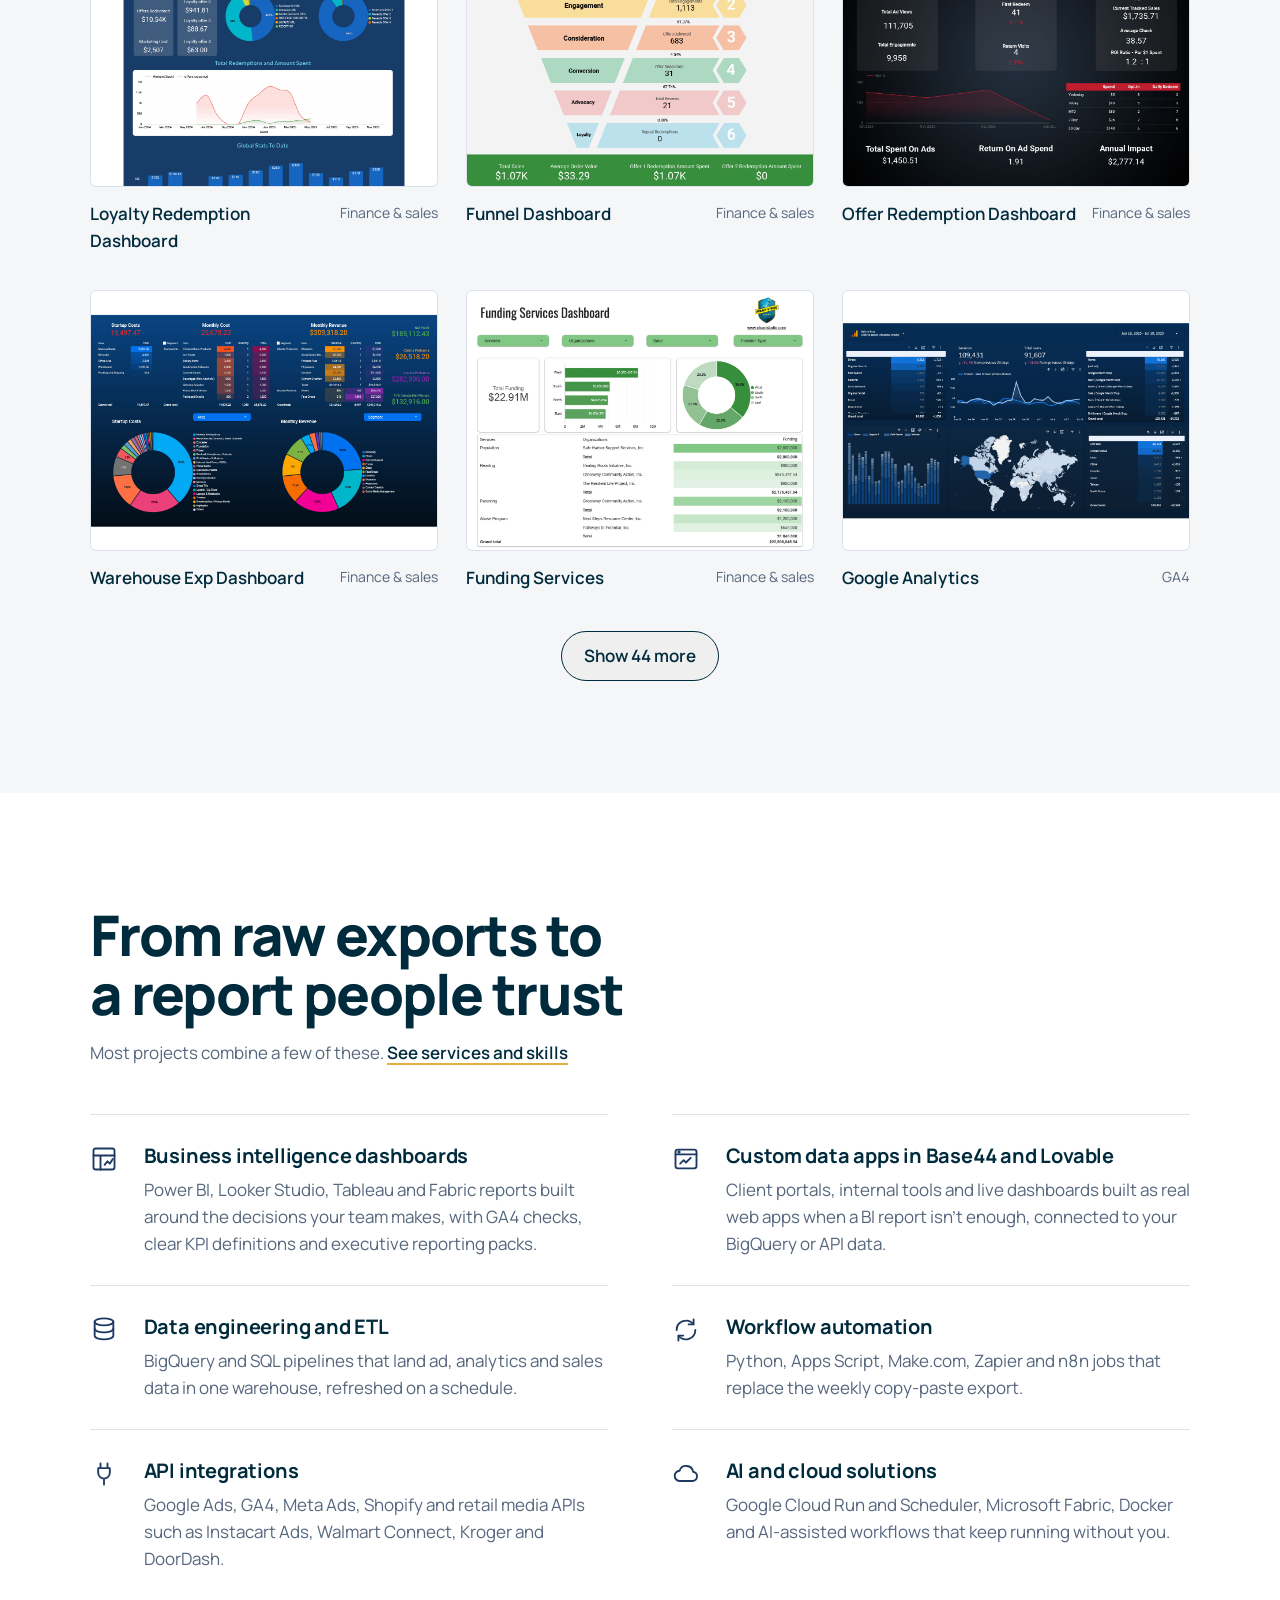
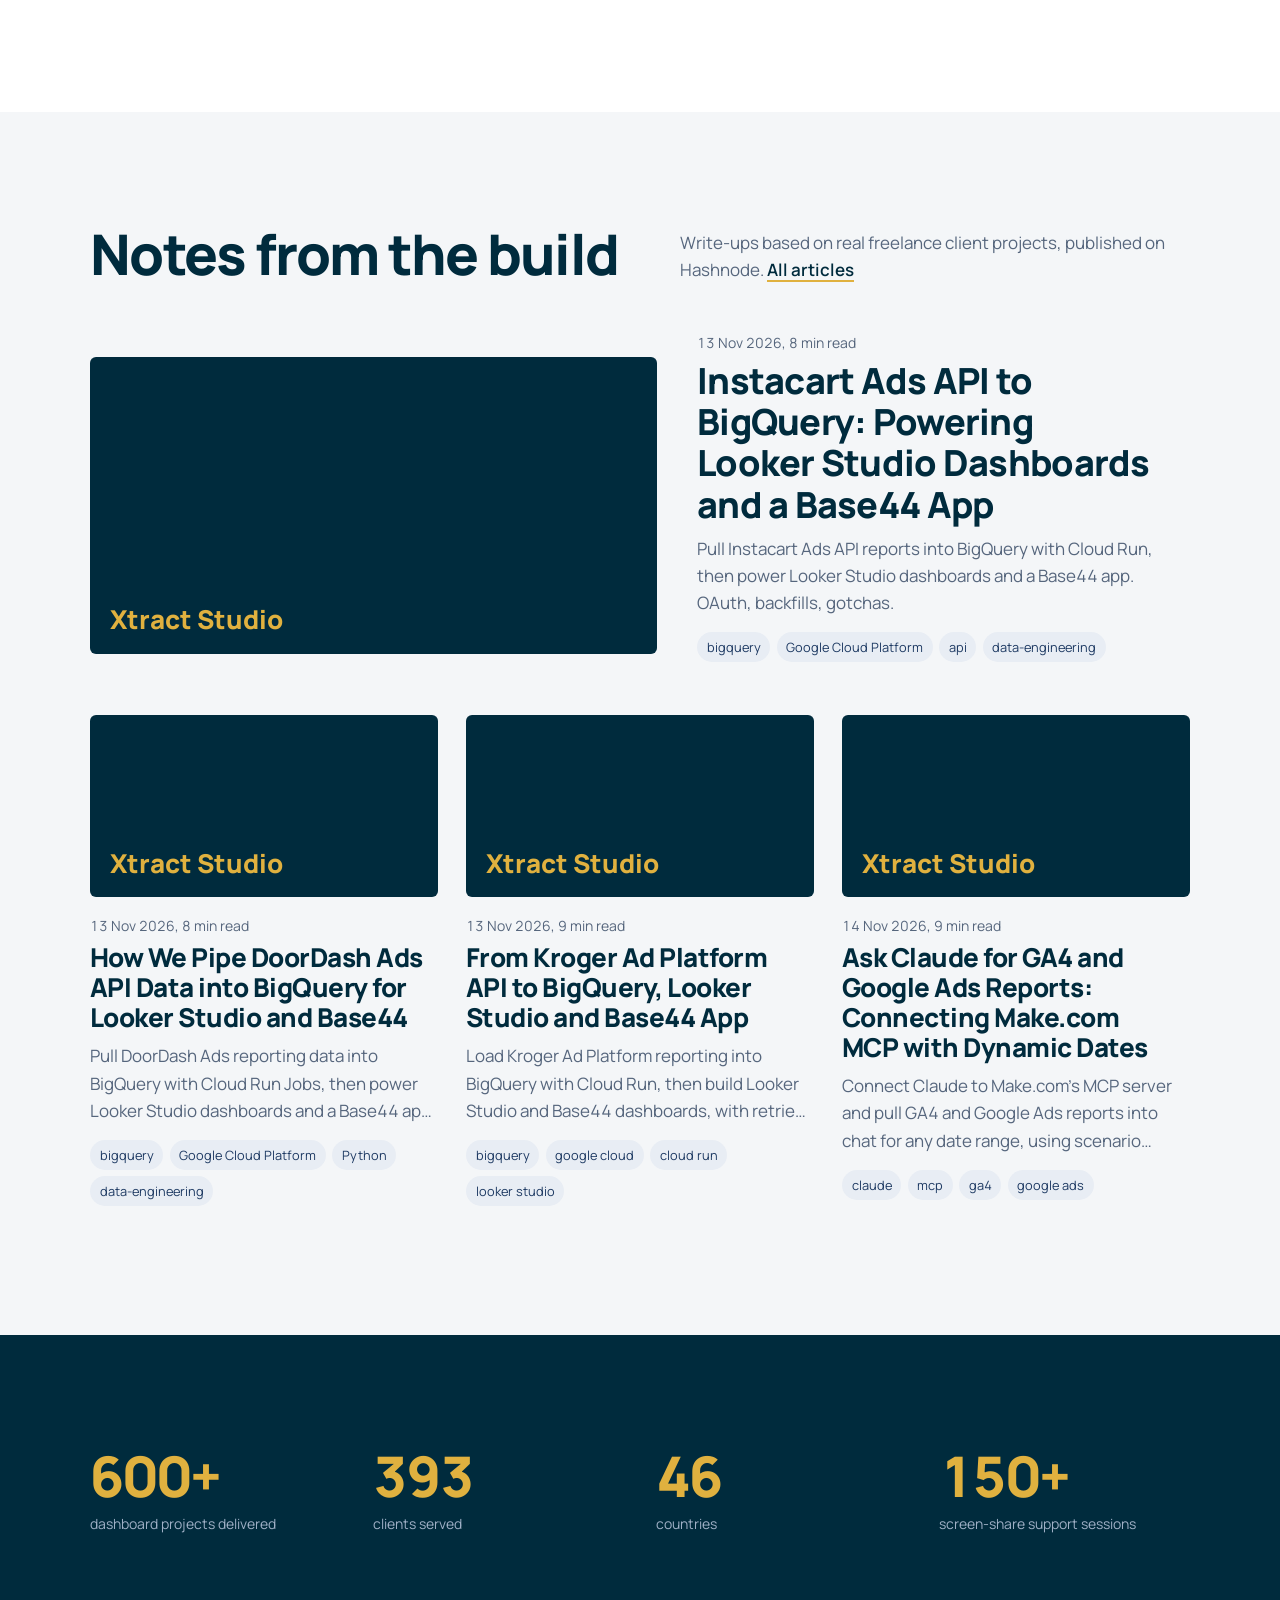
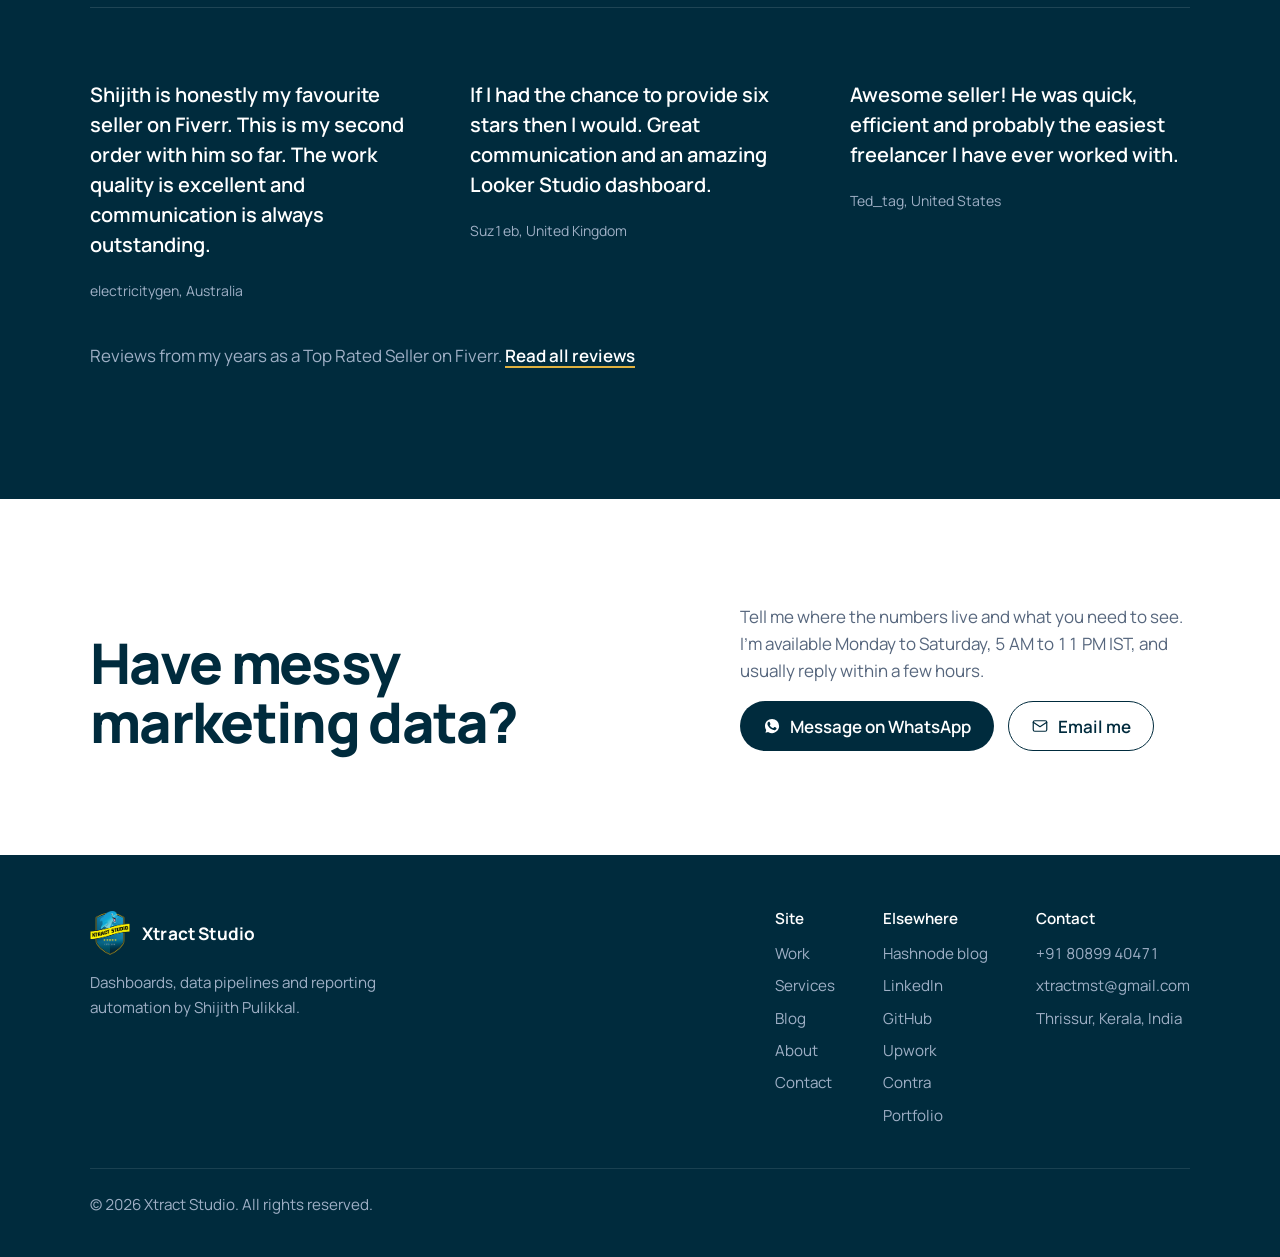
==== commit 787310d7: "Add four more Google Sheets dashboards Store Command Centre, Hotel Performance Brief, Plant Floor OE" ====
--- a/index.html
+++ b/index.html
@@ -178,7 +178,7 @@
           <button type="button" role="tab" id="tab-gds" aria-controls="panel-gds" aria-selected="true">Looker Studio<span class="count">56</span></button>
           <button type="button" role="tab" id="tab-pbi" aria-controls="panel-pbi" aria-selected="false" tabindex="-1">Power BI<span class="count">16</span></button>
           <button type="button" role="tab" id="tab-tableau" aria-controls="panel-tableau" aria-selected="false" tabindex="-1">Tableau<span class="count">15</span></button>
-          <button type="button" role="tab" id="tab-sheets" aria-controls="panel-sheets" aria-selected="false" tabindex="-1">Google Sheets<span class="count">8</span></button>
+          <button type="button" role="tab" id="tab-sheets" aria-controls="panel-sheets" aria-selected="false" tabindex="-1">Google Sheets<span class="count">12</span></button>
           <button type="button" role="tab" id="tab-excel" aria-controls="panel-excel" aria-selected="false" tabindex="-1">Excel<span class="count">6</span></button>
           <button type="button" role="tab" id="tab-claude" aria-controls="panel-claude" aria-selected="false" tabindex="-1">Claude<span class="count">2</span></button>
           <button type="button" role="tab" id="tab-base44" aria-controls="panel-base44" aria-selected="false" tabindex="-1">Base44<span class="count">1</span></button>
@@ -964,6 +964,38 @@
                 <figure>
                   <div class="work-thumb"><img src="images/gsheets/lead-generation-dashboard.webp" alt="Lead Generation Dashboard Google Sheets dashboard by Xtract Studio" loading="lazy" width="863" height="647" /></div>
                   <figcaption><span class="t">Lead Generation Dashboard</span><span class="c">Lead generation</span></figcaption>
+                </figure>
+              </a>
+            </li>
+            <li class="work-item" data-cats="sheets">
+              <a href="images/gsheets/full/store-command-centre.webp" target="_blank" rel="noopener" data-sheet-view data-request="https://wa.me/918089940471?text=Hi%20Shijith%2C%20I%27d%20like%20access%20to%20the%20Store%20Command%20Centre%20%28Google%20Sheets%29.">
+                <figure>
+                  <div class="work-thumb"><img src="images/gsheets/store-command-centre.webp" alt="Store Command Centre Google Sheets dashboard by Xtract Studio" loading="lazy" width="925" height="694" /></div>
+                  <figcaption><span class="t">Store Command Centre</span><span class="c">E-commerce</span></figcaption>
+                </figure>
+              </a>
+            </li>
+            <li class="work-item" data-cats="sheets">
+              <a href="images/gsheets/full/hotel-performance-brief.webp" target="_blank" rel="noopener" data-sheet-view data-request="https://wa.me/918089940471?text=Hi%20Shijith%2C%20I%27d%20like%20access%20to%20the%20Hotel%20Performance%20Brief%20%28Google%20Sheets%29.">
+                <figure>
+                  <div class="work-thumb"><img src="images/gsheets/hotel-performance-brief.webp" alt="Hotel Performance Brief Google Sheets dashboard by Xtract Studio" loading="lazy" width="925" height="694" /></div>
+                  <figcaption><span class="t">Hotel Performance Brief</span><span class="c">Hospitality</span></figcaption>
+                </figure>
+              </a>
+            </li>
+            <li class="work-item" data-cats="sheets">
+              <a href="images/gsheets/full/plant-floor-oee.webp" target="_blank" rel="noopener" data-sheet-view data-request="https://wa.me/918089940471?text=Hi%20Shijith%2C%20I%27d%20like%20access%20to%20the%20Plant%20Floor%20OEE%20%28Google%20Sheets%29.">
+                <figure>
+                  <div class="work-thumb"><img src="images/gsheets/plant-floor-oee.webp" alt="Plant Floor OEE Google Sheets dashboard by Xtract Studio" loading="lazy" width="925" height="694" /></div>
+                  <figcaption><span class="t">Plant Floor OEE</span><span class="c">Manufacturing</span></figcaption>
+                </figure>
+              </a>
+            </li>
+            <li class="work-item" data-cats="sheets">
+              <a href="images/gsheets/full/northgate-giving.webp" target="_blank" rel="noopener" data-sheet-view data-request="https://wa.me/918089940471?text=Hi%20Shijith%2C%20I%27d%20like%20access%20to%20the%20Northgate%20Giving%20%28Google%20Sheets%29.">
+                <figure>
+                  <div class="work-thumb"><img src="images/gsheets/northgate-giving.webp" alt="Northgate Giving Google Sheets dashboard by Xtract Studio" loading="lazy" width="925" height="694" /></div>
+                  <figcaption><span class="t">Northgate Giving</span><span class="c">Nonprofit</span></figcaption>
                 </figure>
               </a>
             </li>
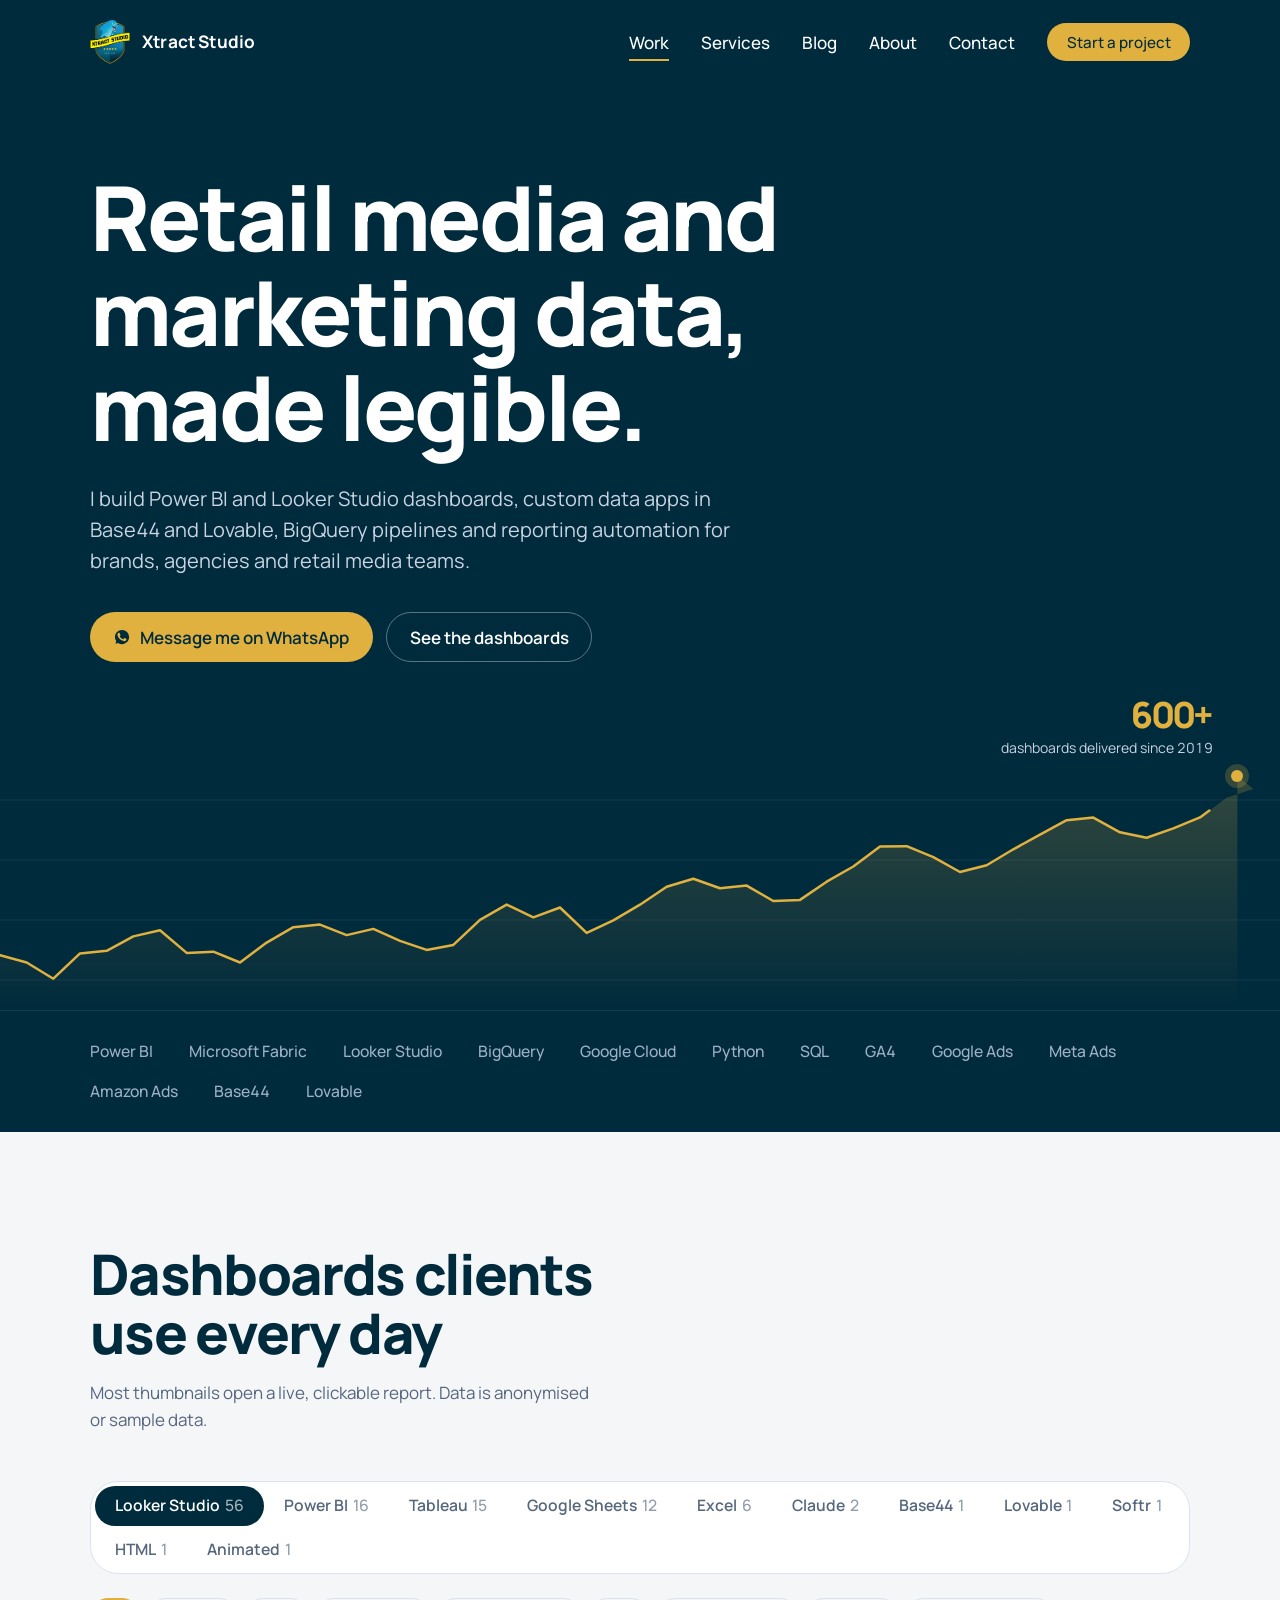
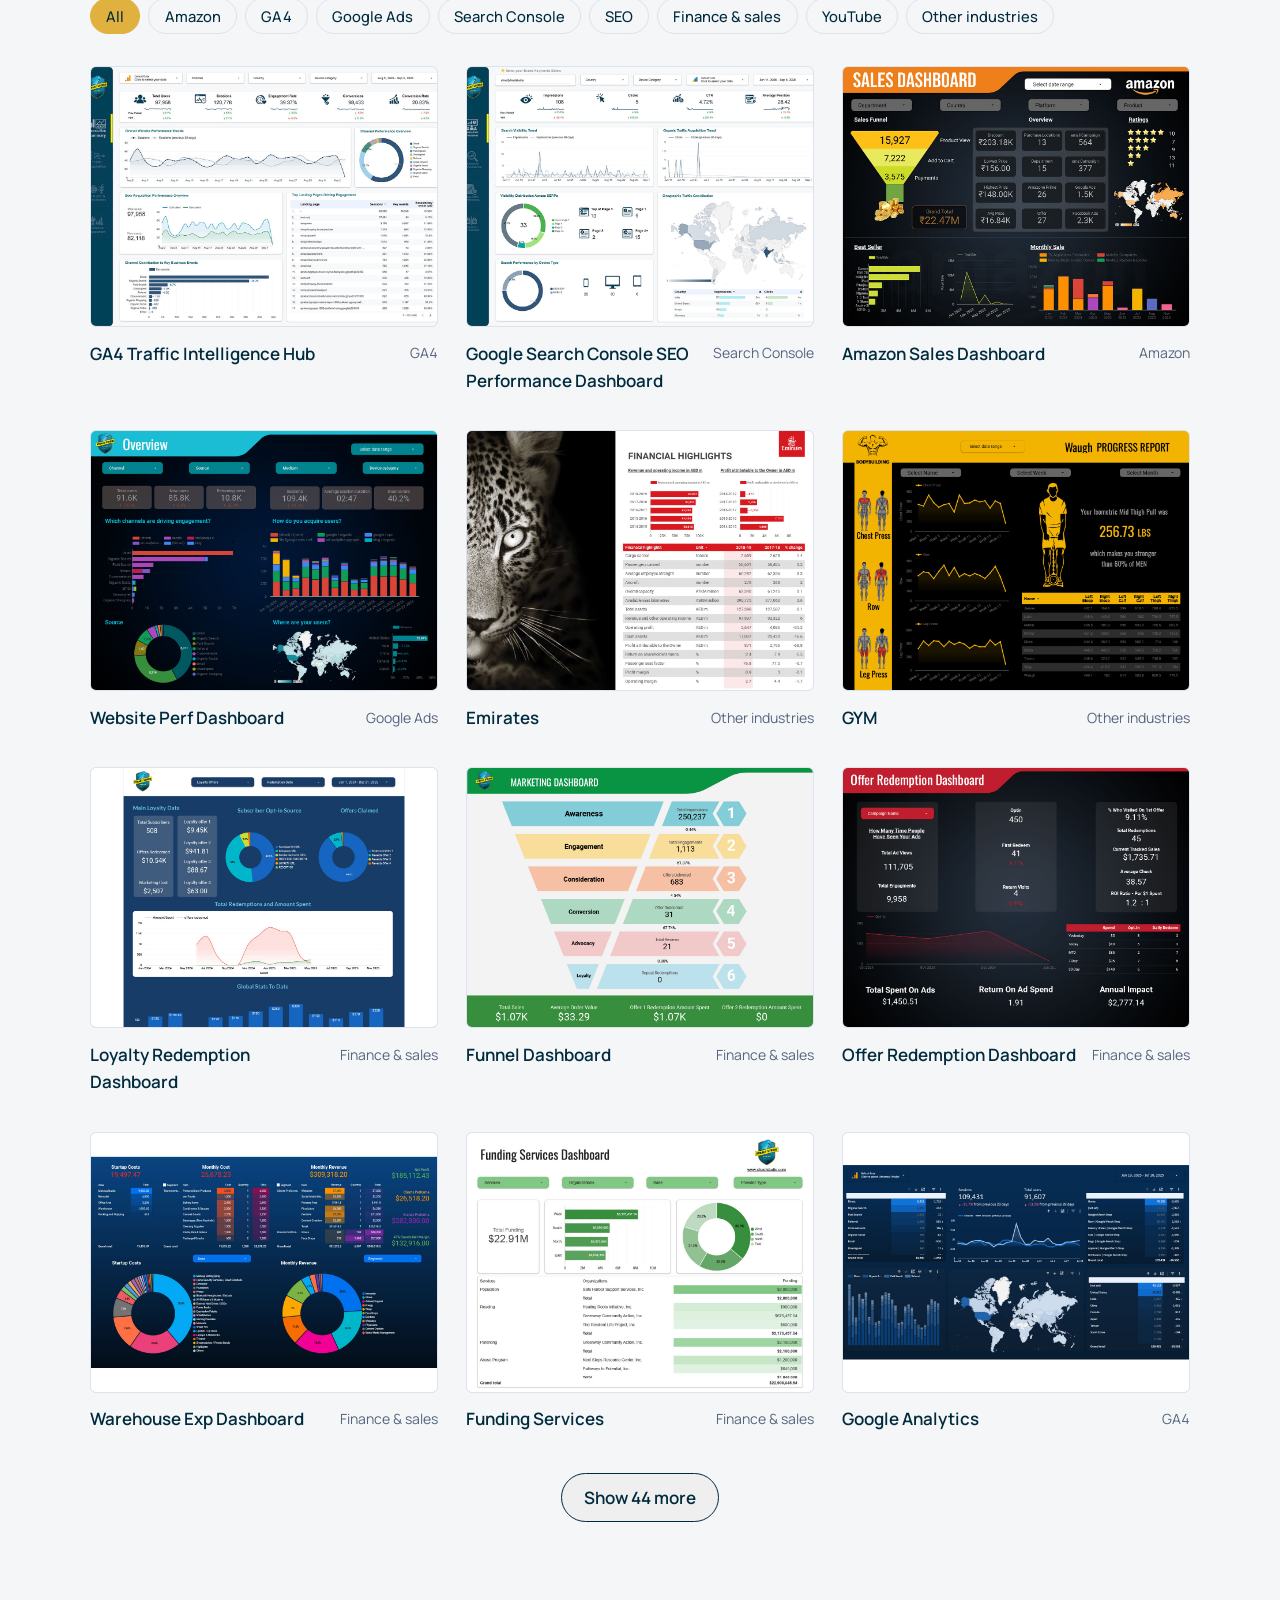
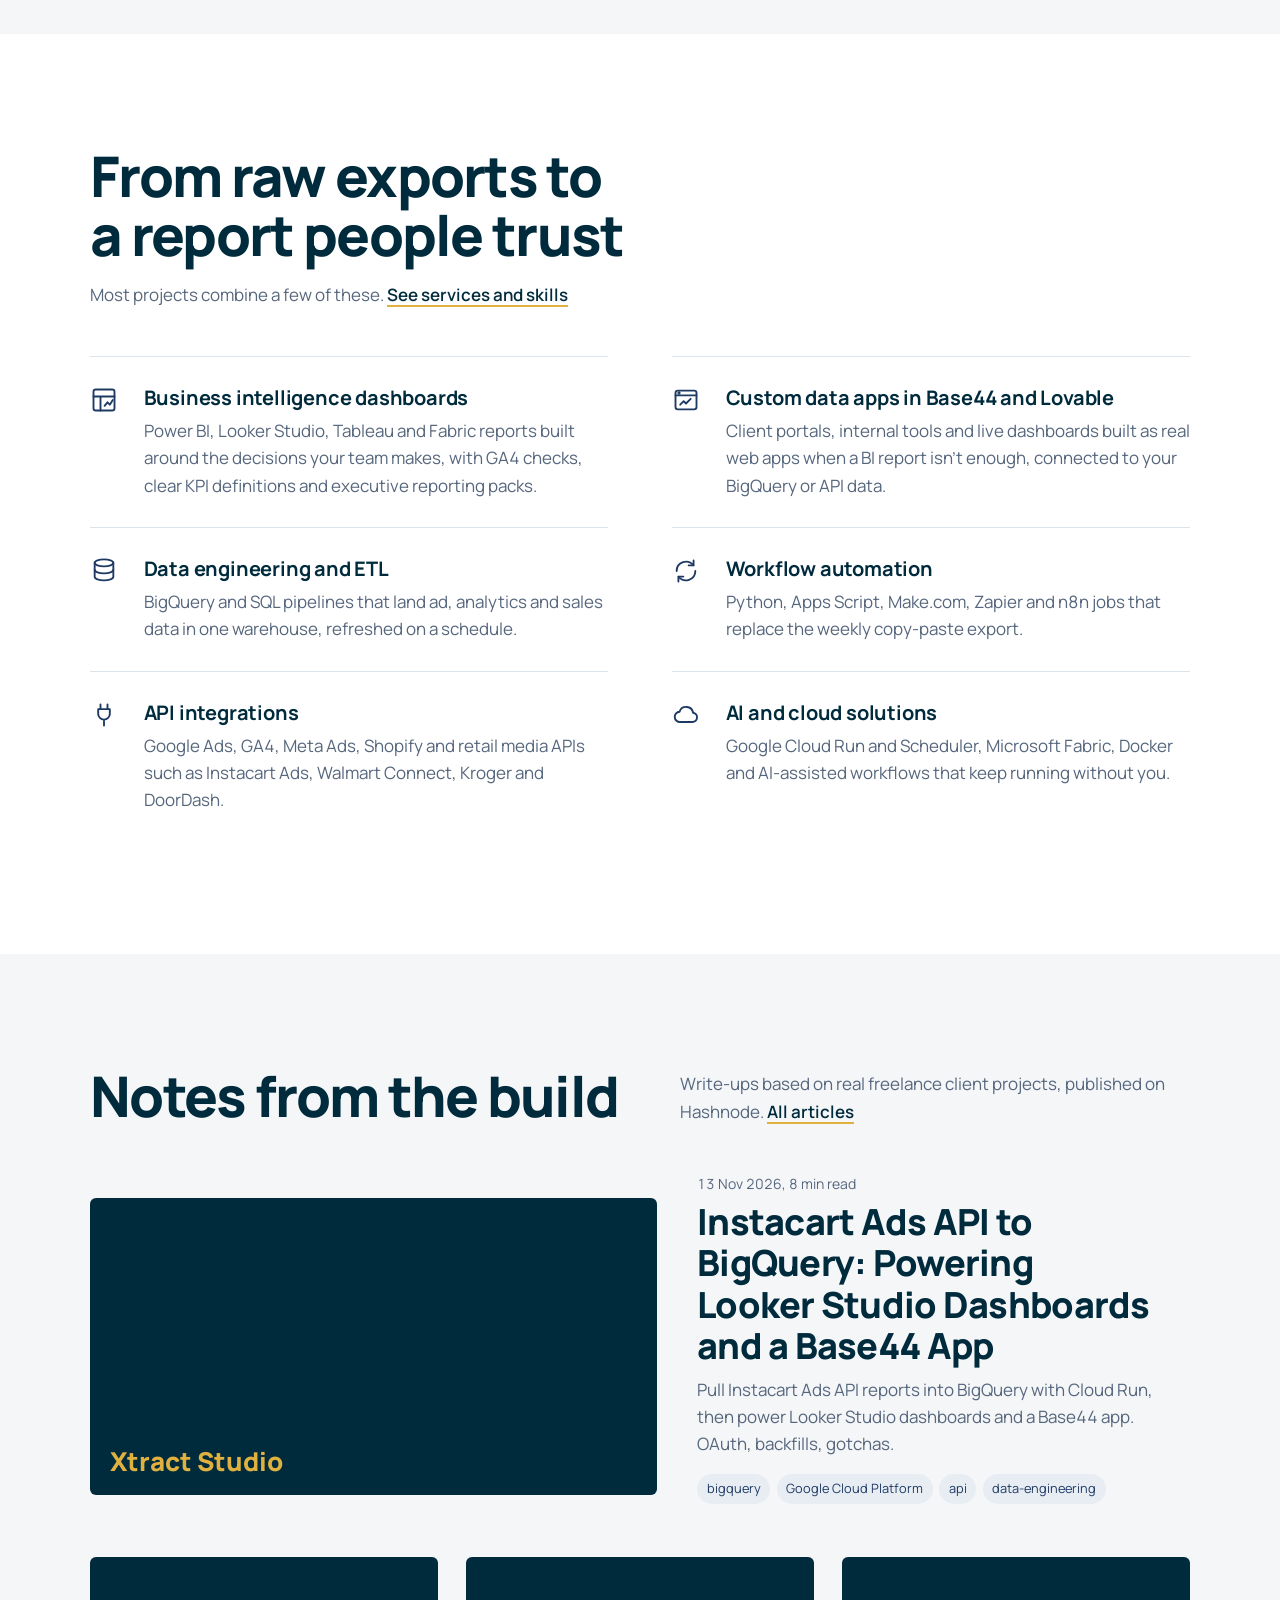
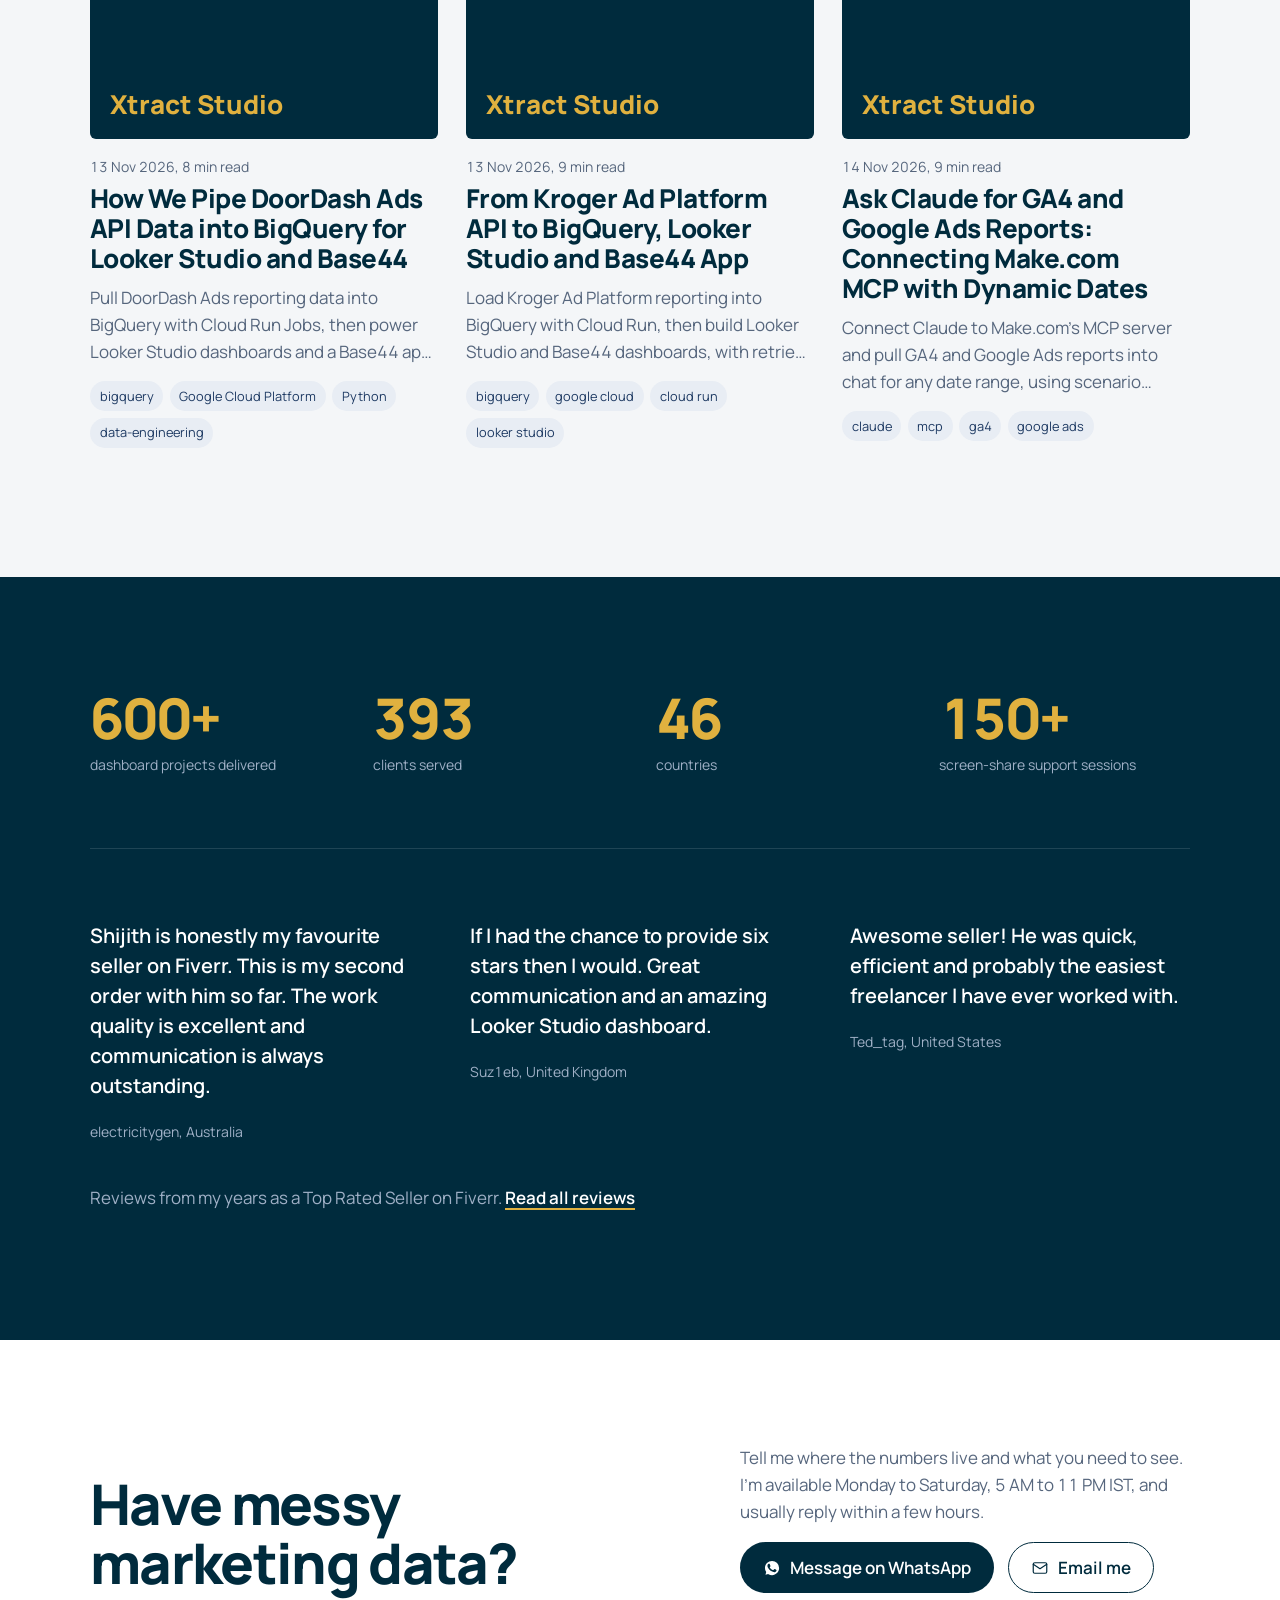
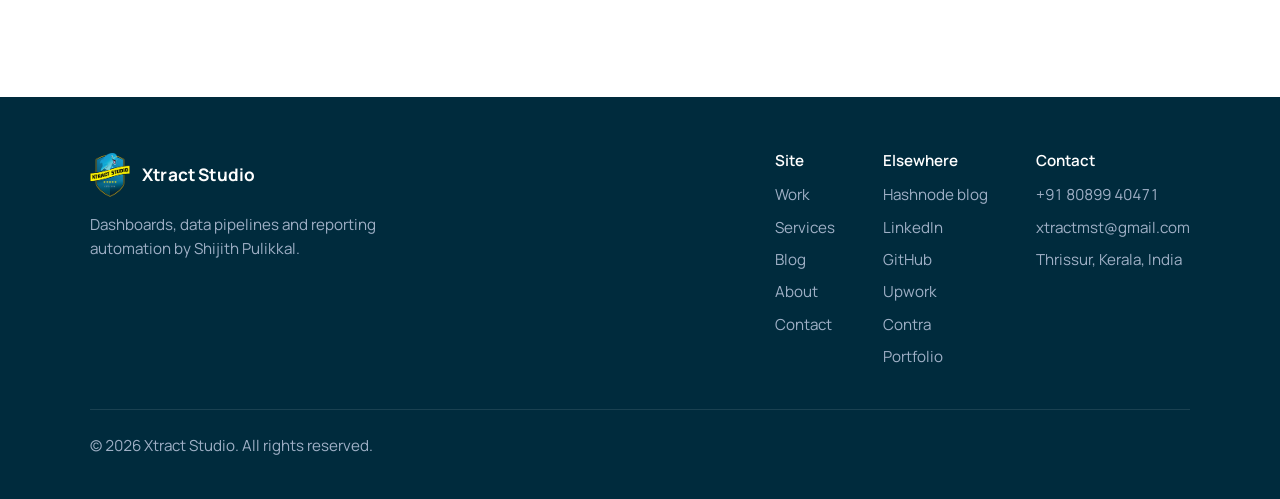
==== commit 8ac765f2: "Move the intro video from the Work page to About Co-Authored-By: Claude Opus 5.5 <noreply@anthropic." ====
--- a/index.html
+++ b/index.html
@@ -155,19 +155,6 @@
       <ul class="wrap"><li>Power BI</li><li>Microsoft Fabric</li><li>Looker Studio</li><li>BigQuery</li><li>Google Cloud</li><li>Python</li><li>SQL</li><li>GA4</li><li>Google Ads</li><li>Meta Ads</li><li>Amazon Ads</li><li>Base44</li><li>Lovable</li></ul>
     </div>
 
-    <section class="section" aria-labelledby="video-h">
-      <div class="wrap" style="max-width:920px">
-        <h2 id="video-h" style="font-size:var(--step-3);margin-bottom:1.5rem">Watch a short introduction</h2>
-        <div class="video">
-          <video controls playsinline muted preload="metadata" poster="videos/explainer-poster.png" data-autoplay-view aria-label="Xtract Studio explainer video">
-            <source src="videos/xtract-studio-explainer.mp4" type="video/mp4" />
-            Your browser can't play this video. <a class="text-link" href="videos/xtract-studio-explainer.mp4">Download it here</a>.
-          </video>
-          <button type="button" class="video-sound"><svg viewBox="0 0 24 24" fill="none" stroke="currentColor" stroke-width="1.8" stroke-linecap="round" stroke-linejoin="round" aria-hidden="true"><path d="M4 9h4l5-4v14l-5-4H4z"/><path d="M16.5 8.5a5 5 0 0 1 0 7M19 6a8.5 8.5 0 0 1 0 12"/></svg>Turn sound on</button>
-        </div>
-      </div>
-    </section>
-
     <section class="section" id="work" aria-labelledby="work-h" data-work>
       <div class="wrap">
         <div class="section-head">
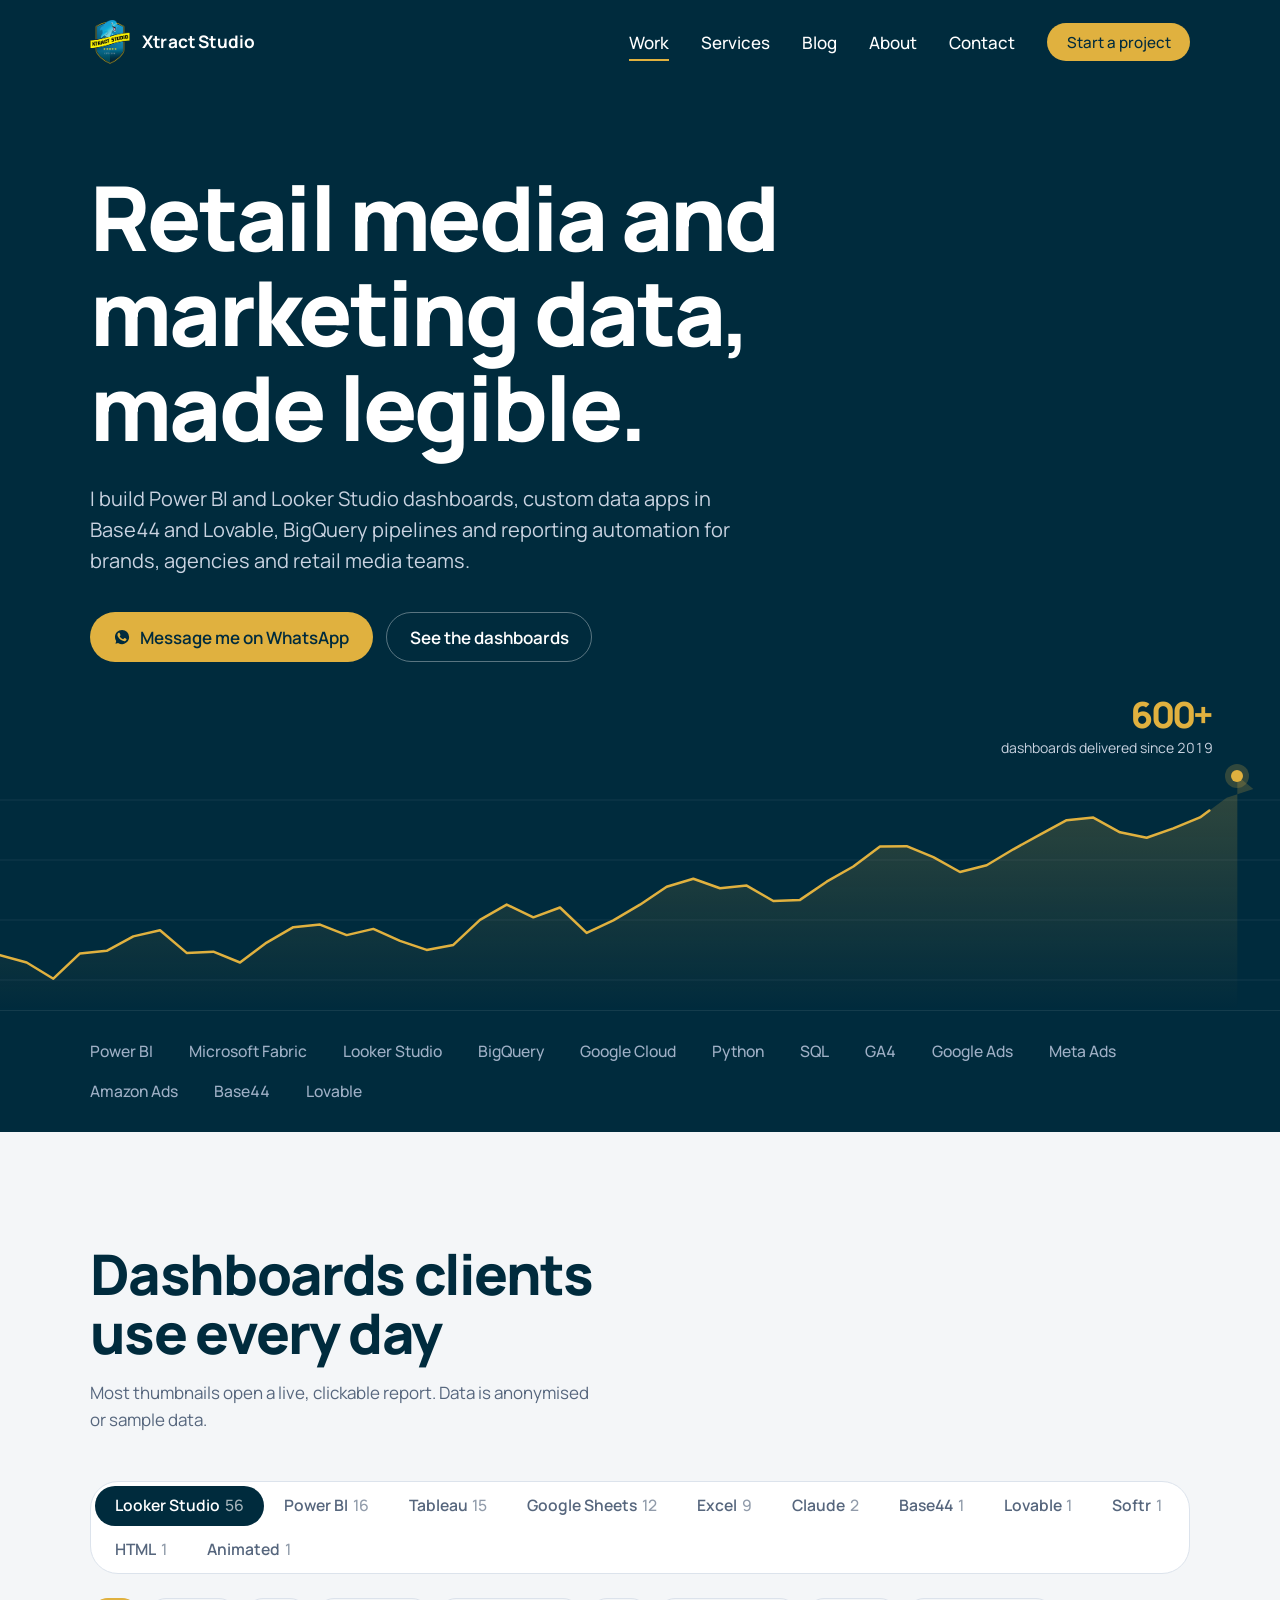
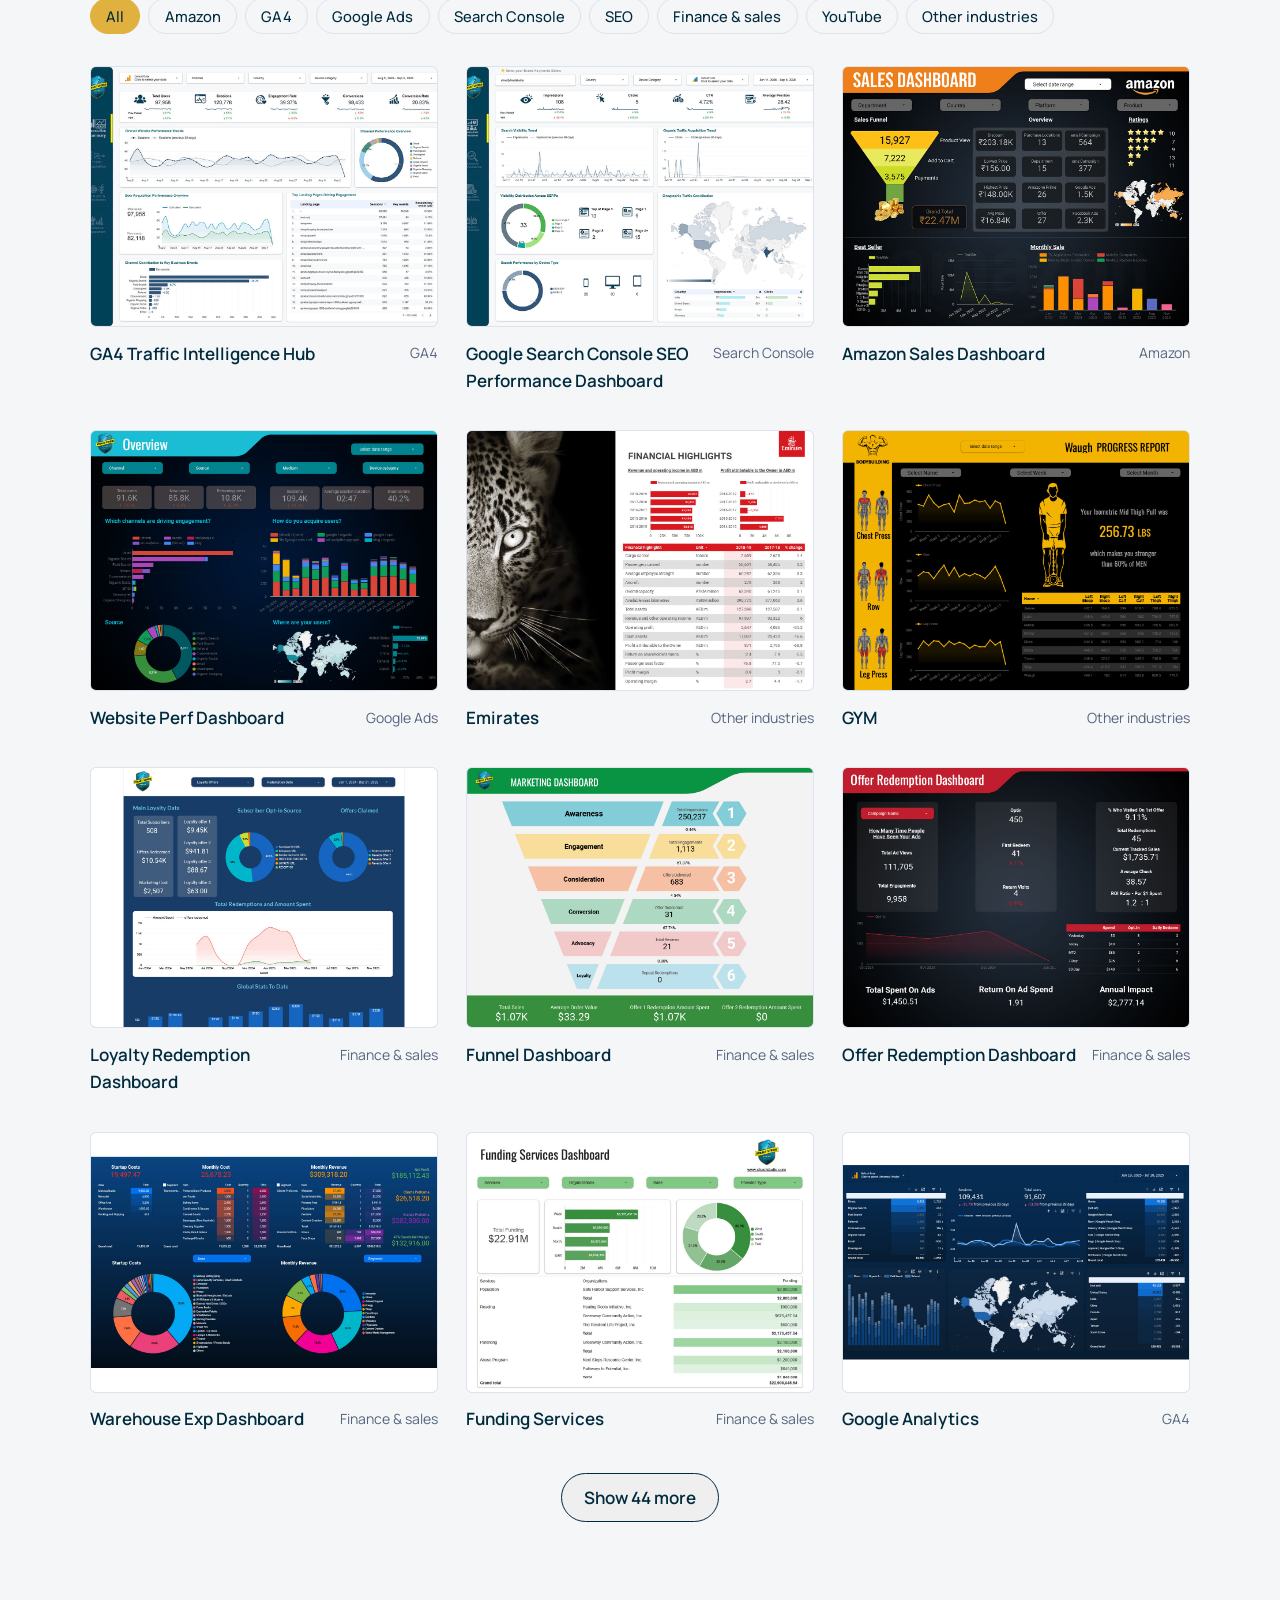
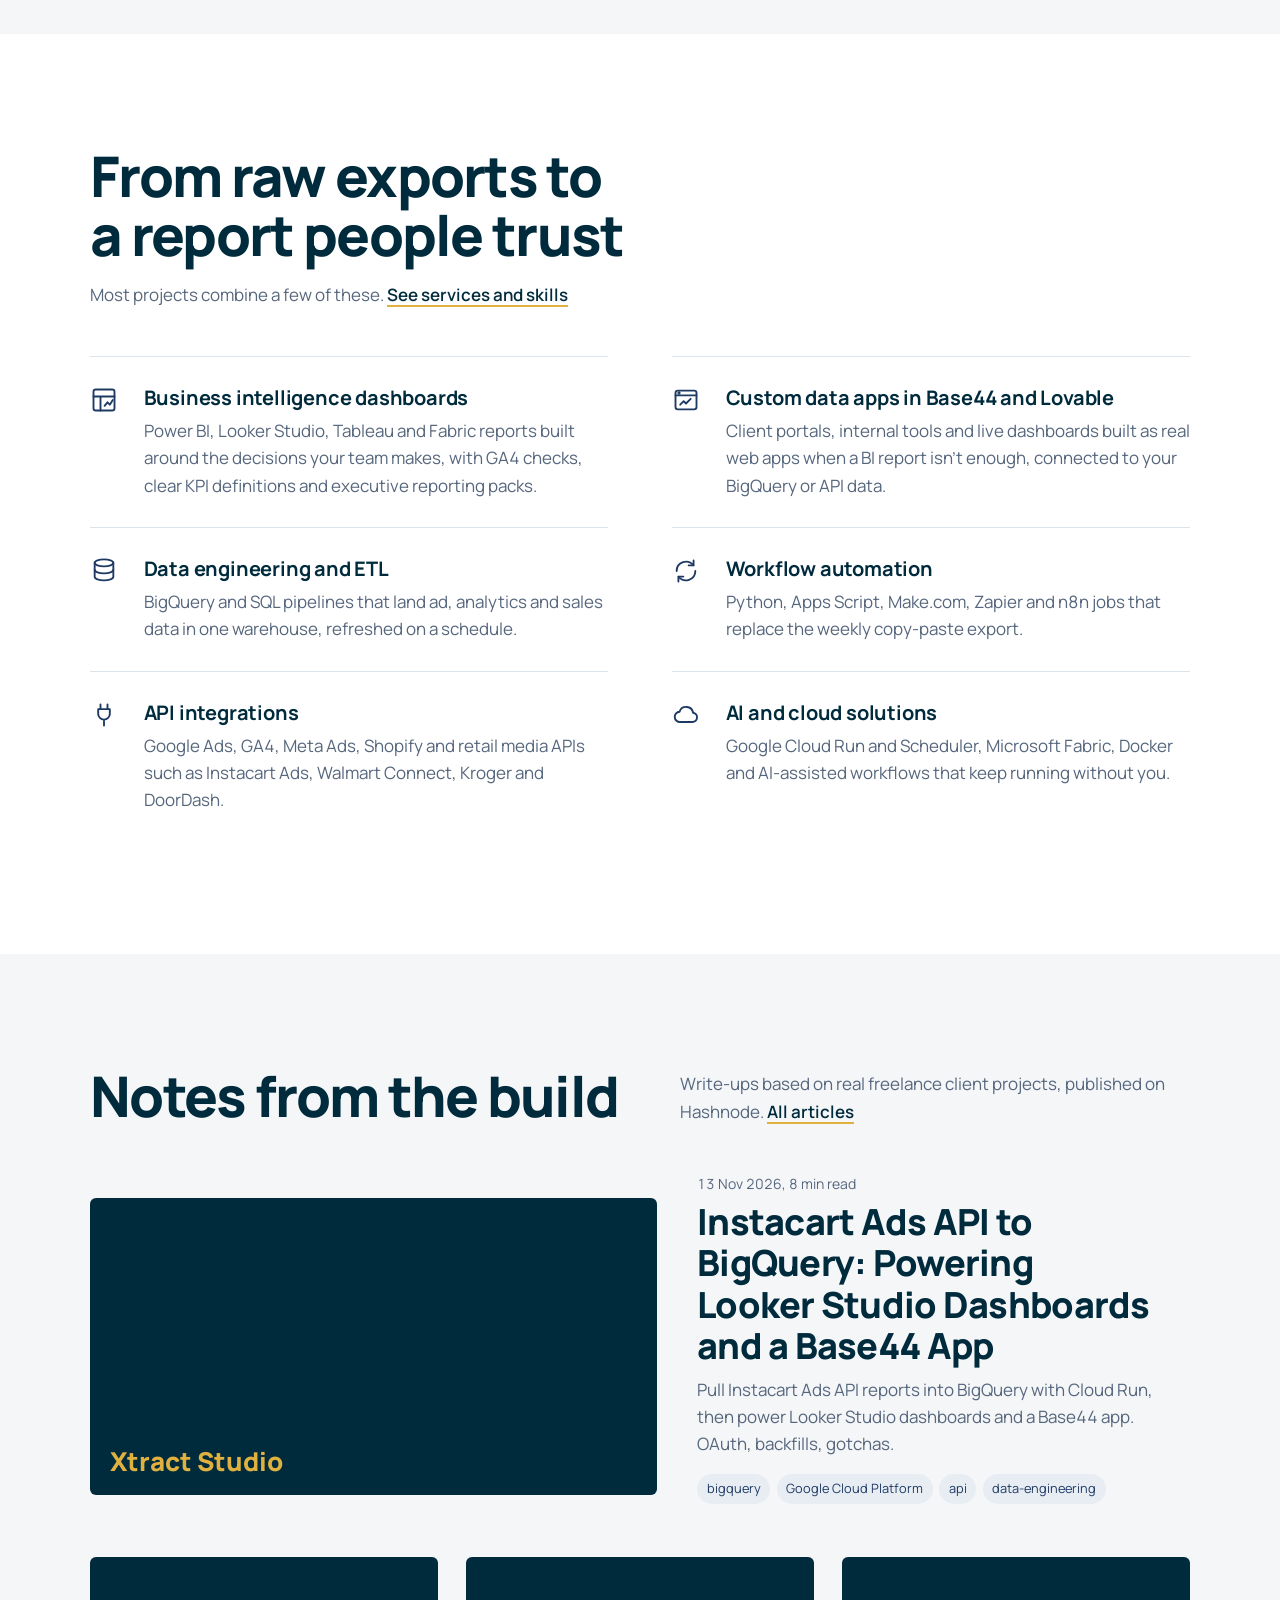
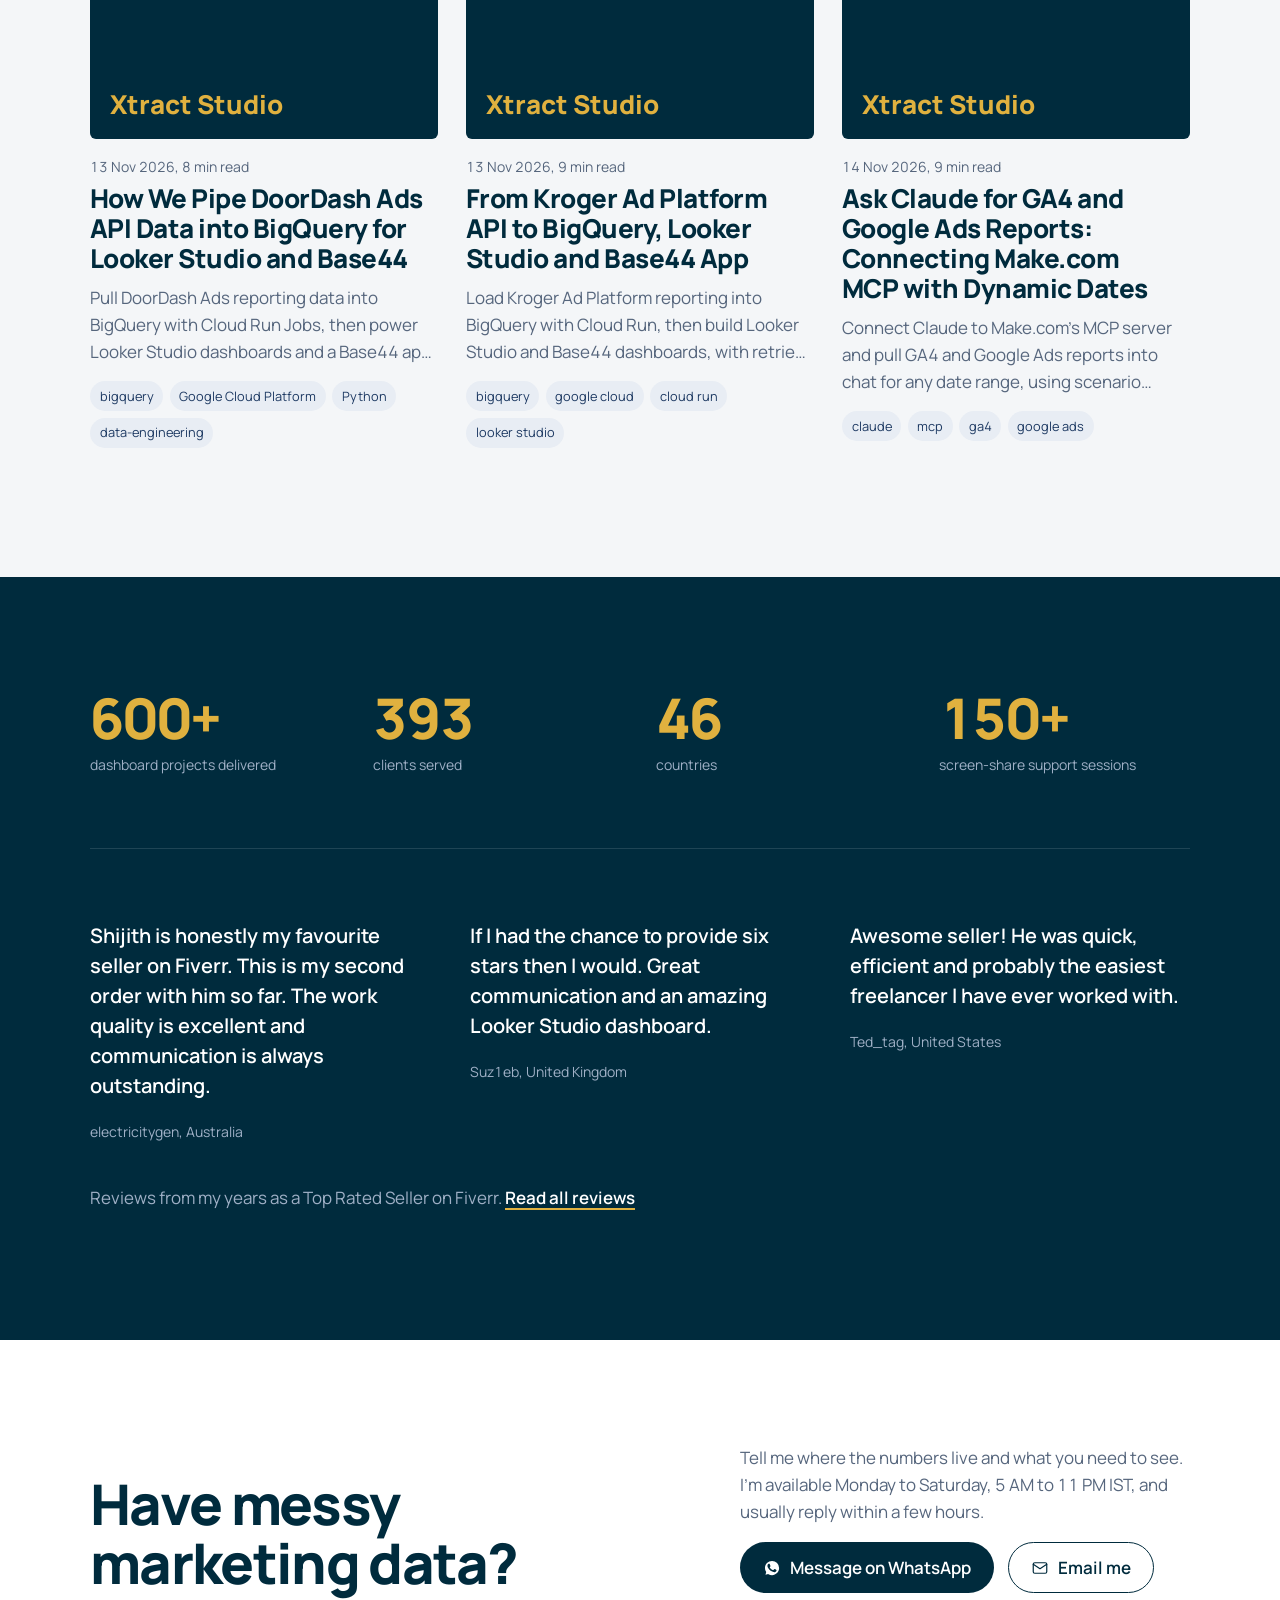
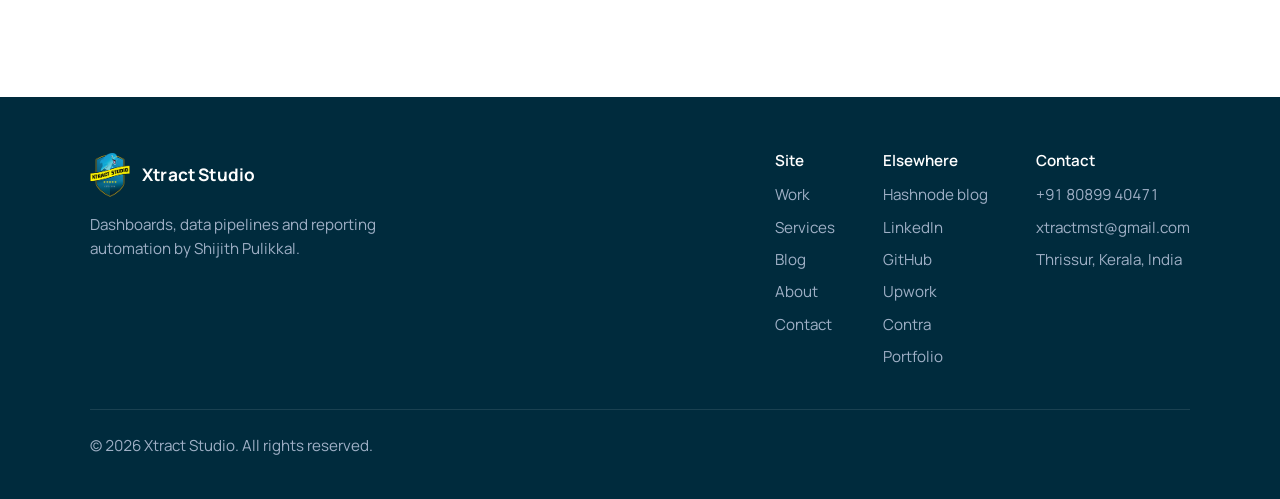
==== commit efe510a3: "Add three more live Excel dashboards SaaS Revenue & Retention, Fleet Delivery Operations and Energy " ====
--- a/index.html
+++ b/index.html
@@ -166,7 +166,7 @@
           <button type="button" role="tab" id="tab-pbi" aria-controls="panel-pbi" aria-selected="false" tabindex="-1">Power BI<span class="count">16</span></button>
           <button type="button" role="tab" id="tab-tableau" aria-controls="panel-tableau" aria-selected="false" tabindex="-1">Tableau<span class="count">15</span></button>
           <button type="button" role="tab" id="tab-sheets" aria-controls="panel-sheets" aria-selected="false" tabindex="-1">Google Sheets<span class="count">12</span></button>
-          <button type="button" role="tab" id="tab-excel" aria-controls="panel-excel" aria-selected="false" tabindex="-1">Excel<span class="count">6</span></button>
+          <button type="button" role="tab" id="tab-excel" aria-controls="panel-excel" aria-selected="false" tabindex="-1">Excel<span class="count">9</span></button>
           <button type="button" role="tab" id="tab-claude" aria-controls="panel-claude" aria-selected="false" tabindex="-1">Claude<span class="count">2</span></button>
           <button type="button" role="tab" id="tab-base44" aria-controls="panel-base44" aria-selected="false" tabindex="-1">Base44<span class="count">1</span></button>
           <button type="button" role="tab" id="tab-lovable" aria-controls="panel-lovable" aria-selected="false" tabindex="-1">Lovable<span class="count">1</span></button>
@@ -1036,6 +1036,30 @@
                 <figure>
                   <div class="work-thumb"><img src="images/excel/supply-chain-inventory-dashboard.webp" alt="Supply Chain and Inventory Dashboard interactive Excel dashboard by Xtract Studio" loading="lazy" width="1200" height="1192" /><span class="live-badge">Live Excel</span></div>
                   <figcaption><span class="t">Supply Chain &amp; Inventory Dashboard</span><span class="c">Supply chain</span></figcaption>
+                </figure>
+              </a>
+            </li>
+            <li class="work-item" data-cats="excel">
+              <a href="https://xtractstudio-my.sharepoint.com/:x:/g/personal/admin_xtractstudio_onmicrosoft_com/IQBKv0gTox9VT4RgovWPVRxqAUzUfeKUMeYTetQAxj3ceLY?e=eVwx8R&amp;action=embedview&amp;AllowTyping=True&amp;ActiveCell=%27Dashboard%27!A1&amp;wdHideGridlines=True&amp;wdHideHeaders=True" target="_blank" rel="noopener" data-excel-embed="https://xtractstudio-my.sharepoint.com/:x:/g/personal/admin_xtractstudio_onmicrosoft_com/IQBKv0gTox9VT4RgovWPVRxqAUzUfeKUMeYTetQAxj3ceLY?e=eVwx8R&amp;action=embedview&amp;AllowTyping=True&amp;ActiveCell=%27Dashboard%27!A1&amp;wdHideGridlines=True&amp;wdHideHeaders=True">
+                <figure>
+                  <div class="work-thumb"><img src="images/excel/saas-revenue-retention-dashboard.webp" alt="SaaS Revenue and Retention Dashboard interactive Excel dashboard by Xtract Studio" loading="lazy" width="1200" height="1224" /><span class="live-badge">Live Excel</span></div>
+                  <figcaption><span class="t">SaaS Revenue &amp; Retention Dashboard</span><span class="c">SaaS</span></figcaption>
+                </figure>
+              </a>
+            </li>
+            <li class="work-item" data-cats="excel">
+              <a href="https://xtractstudio-my.sharepoint.com/:x:/g/personal/admin_xtractstudio_onmicrosoft_com/IQBaG3--gxtuQKn_POG2P2ZvAT_rsHzllb5RKnxVP_5cjXI?e=of45PG&amp;action=embedview&amp;AllowTyping=True&amp;ActiveCell=%27Dashboard%27!A1&amp;wdHideGridlines=True&amp;wdHideHeaders=True" target="_blank" rel="noopener" data-excel-embed="https://xtractstudio-my.sharepoint.com/:x:/g/personal/admin_xtractstudio_onmicrosoft_com/IQBaG3--gxtuQKn_POG2P2ZvAT_rsHzllb5RKnxVP_5cjXI?e=of45PG&amp;action=embedview&amp;AllowTyping=True&amp;ActiveCell=%27Dashboard%27!A1&amp;wdHideGridlines=True&amp;wdHideHeaders=True">
+                <figure>
+                  <div class="work-thumb"><img src="images/excel/fleet-delivery-operations-dashboard.webp" alt="Fleet Delivery Operations Dashboard interactive Excel dashboard by Xtract Studio" loading="lazy" width="1200" height="1045" /><span class="live-badge">Live Excel</span></div>
+                  <figcaption><span class="t">Fleet Delivery Operations Dashboard</span><span class="c">Logistics</span></figcaption>
+                </figure>
+              </a>
+            </li>
+            <li class="work-item" data-cats="excel">
+              <a href="https://xtractstudio-my.sharepoint.com/:x:/g/personal/admin_xtractstudio_onmicrosoft_com/IQDxbrh-v-iHRYn9-JHVMyW0AWRXpJJURCxLA_-zW-Amlxc?e=y7Wewo&amp;action=embedview&amp;AllowTyping=True&amp;ActiveCell=%27Dashboard%27!A1&amp;wdHideGridlines=True&amp;wdHideHeaders=True" target="_blank" rel="noopener" data-excel-embed="https://xtractstudio-my.sharepoint.com/:x:/g/personal/admin_xtractstudio_onmicrosoft_com/IQDxbrh-v-iHRYn9-JHVMyW0AWRXpJJURCxLA_-zW-Amlxc?e=y7Wewo&amp;action=embedview&amp;AllowTyping=True&amp;ActiveCell=%27Dashboard%27!A1&amp;wdHideGridlines=True&amp;wdHideHeaders=True">
+                <figure>
+                  <div class="work-thumb"><img src="images/excel/energy-sustainability-dashboard.webp" alt="Energy and Sustainability Dashboard interactive Excel dashboard by Xtract Studio" loading="lazy" width="1200" height="981" /><span class="live-badge">Live Excel</span></div>
+                  <figcaption><span class="t">Energy &amp; Sustainability Dashboard</span><span class="c">Sustainability</span></figcaption>
                 </figure>
               </a>
             </li>
